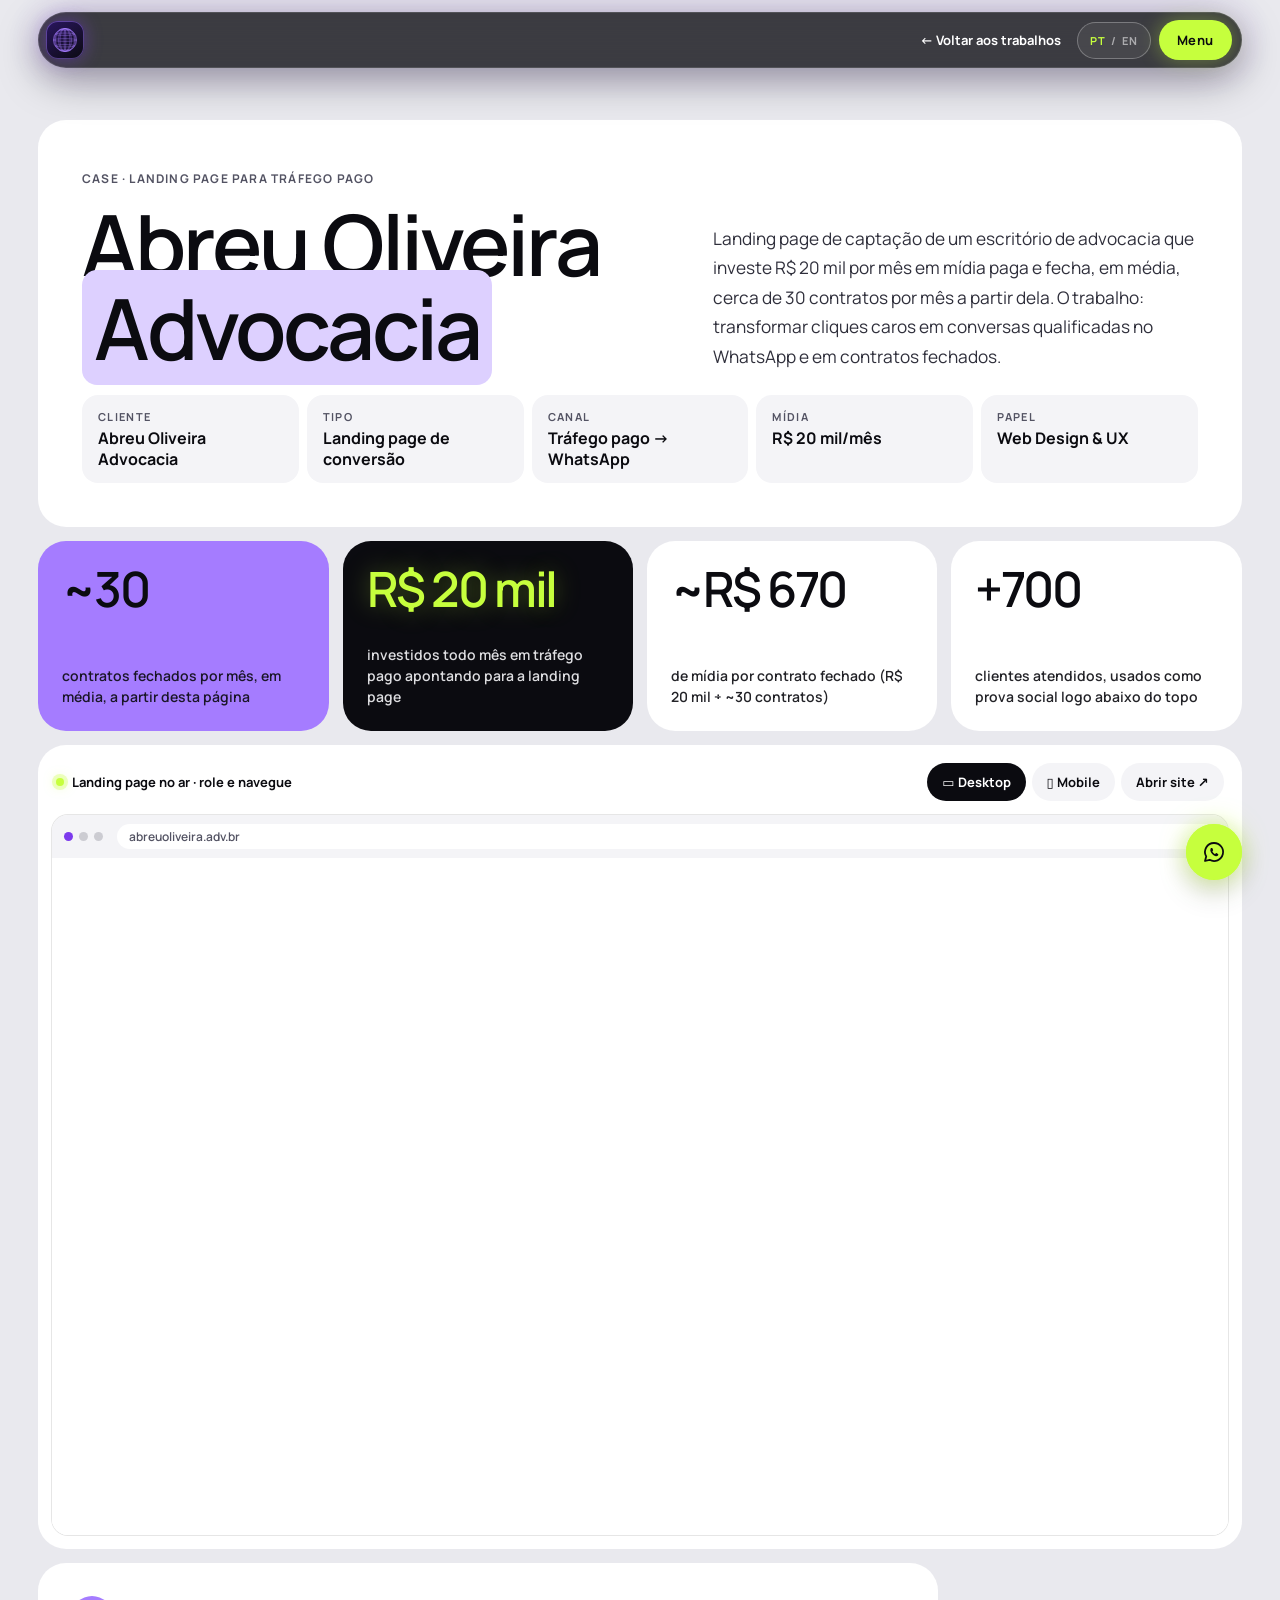
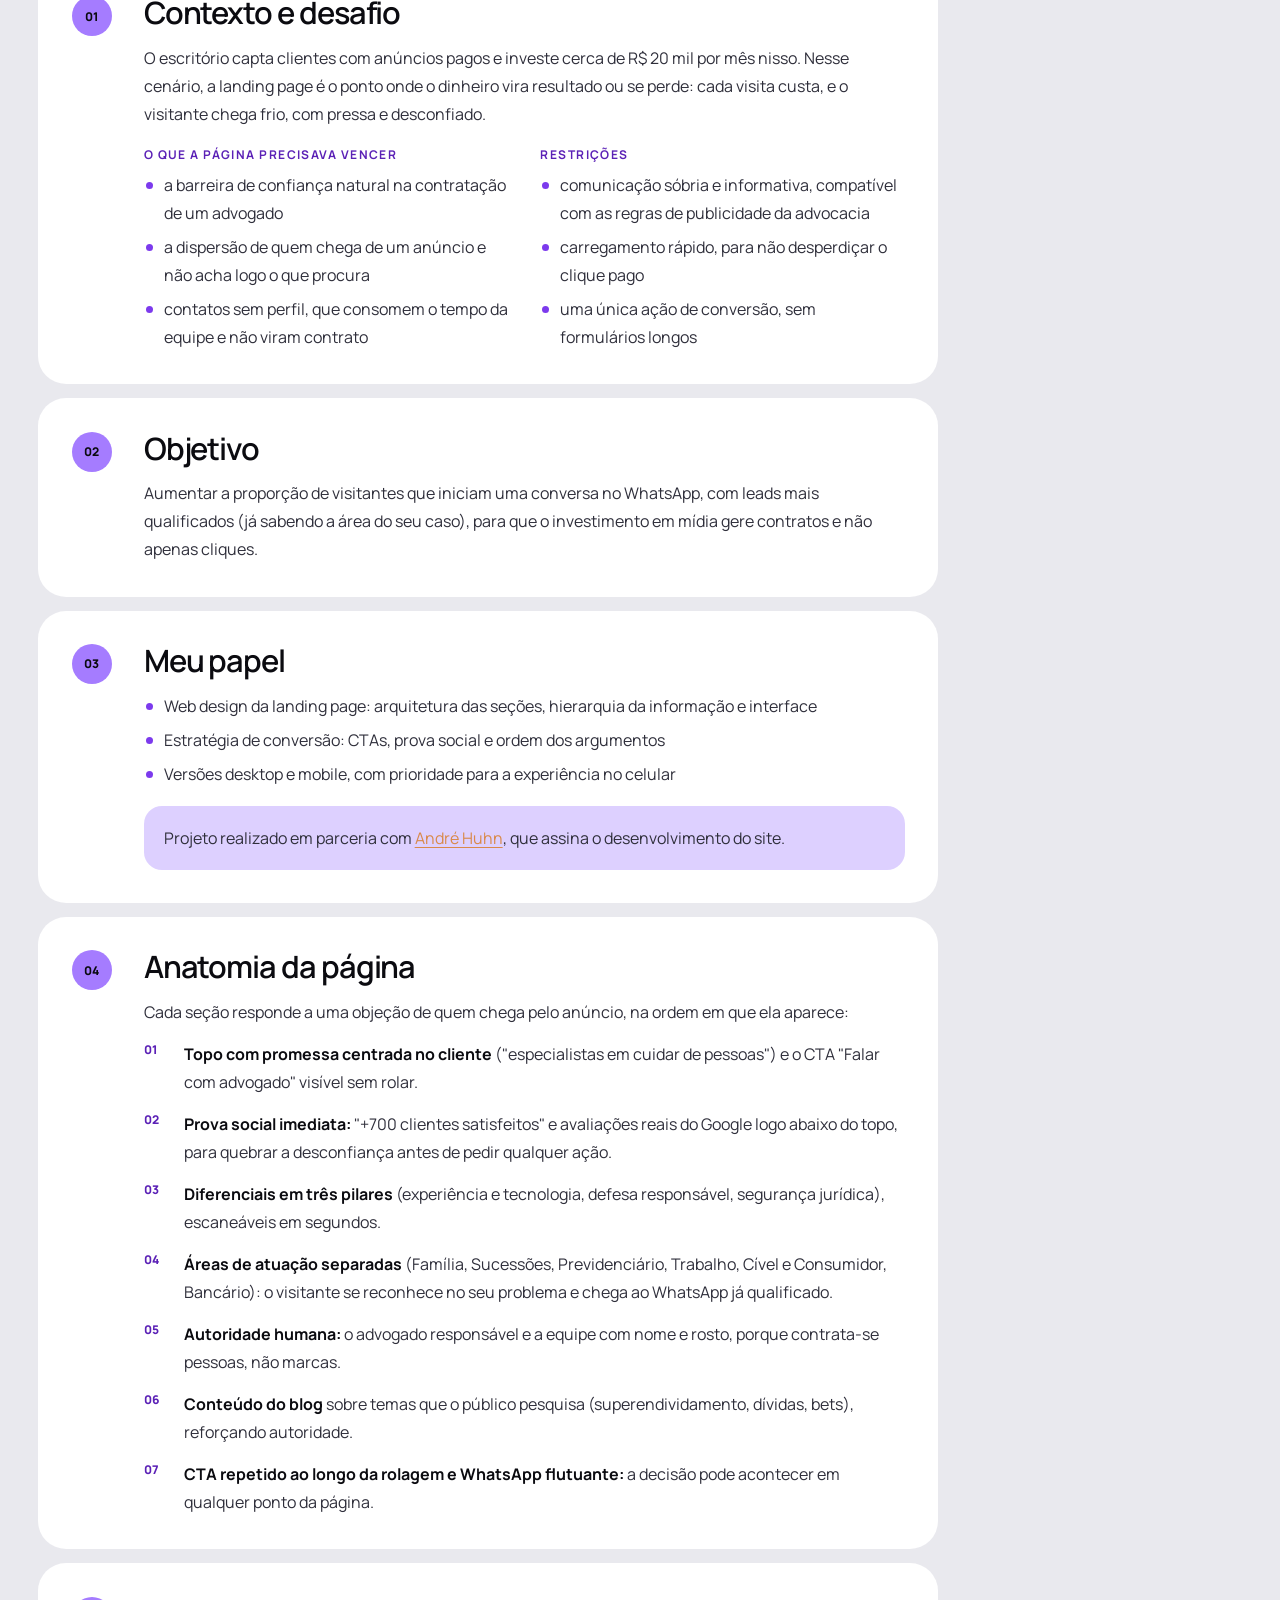
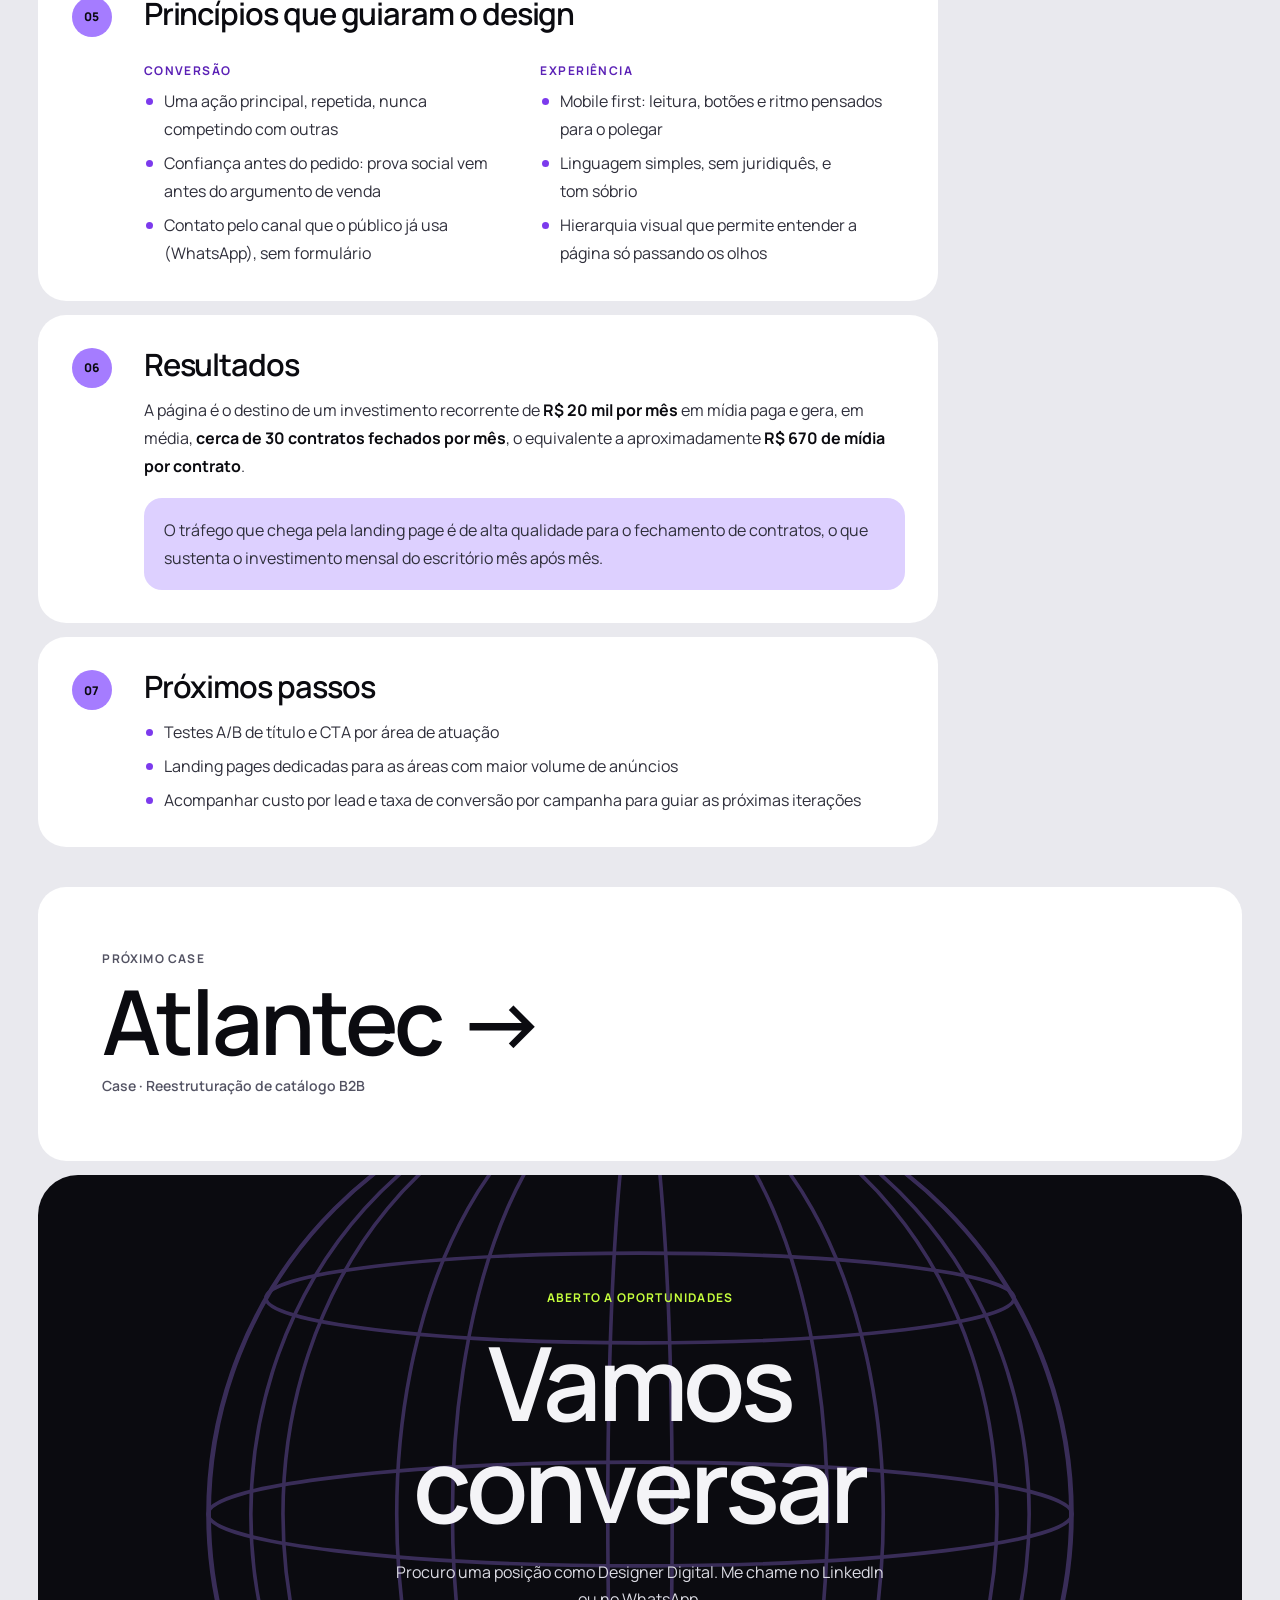
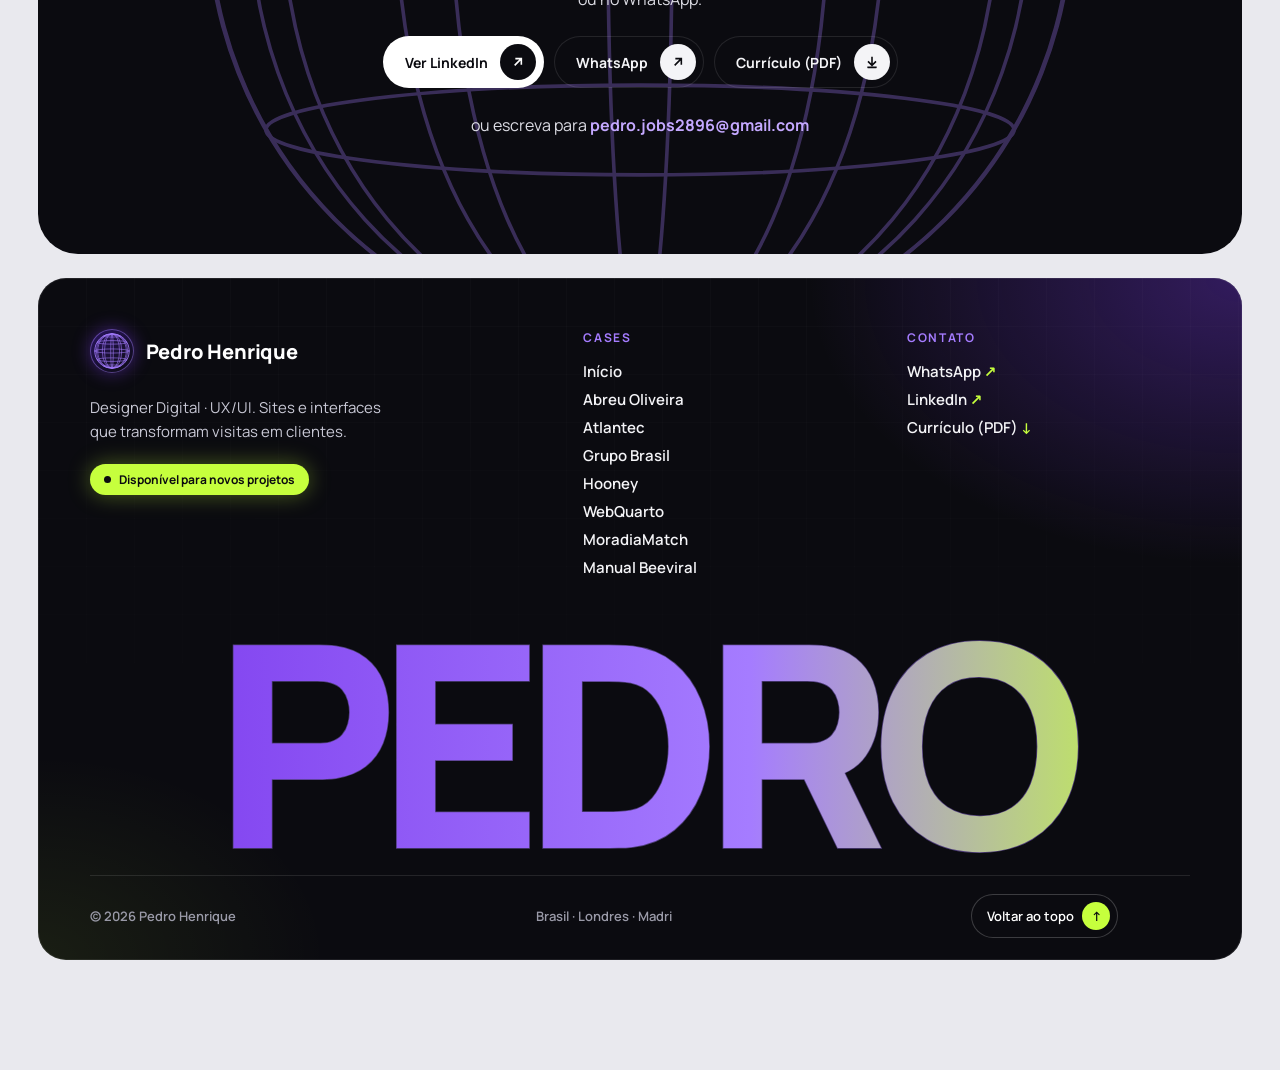
==== abreu-oliveira.html @ 1bd5a6fd "Troca Web Designer por Designer Digital em todo o site Co-Authored-By: Claude Opus 5.5 <noreply@anth" ====
<!doctype html>
<html lang="pt-BR">
<head>
<meta charset="utf-8">
<meta name="viewport" content="width=device-width, initial-scale=1">
<title>Abreu Oliveira · Case de landing page · Pedro Henrique</title>
<meta name="description" content="Case de web design: landing page de captação do escritório Abreu Oliveira Advocacia, que recebe R$ 20 mil por mês em tráfego pago e gera cerca de 30 contratos por mês.">
<link rel="preconnect" href="https://fonts.googleapis.com">
<link rel="preconnect" href="https://fonts.gstatic.com" crossorigin>
<link href="https://fonts.googleapis.com/css2?family=Manrope:wght@400;500;600;700;800&display=swap" rel="stylesheet">
<link rel="stylesheet" href="assets/style.css?v=dd1">
</head>
<body class="is-case">

<header class="nav">
  <a class="nav__logo" href="index.html" aria-label="Voltar ao portfólio">
    <svg class="globe" data-color="#a57cff" data-stroke="1.6" viewBox="0 0 100 100" aria-hidden="true"></svg>
  </a>
  <div class="nav__right">
    <a class="nav__back" href="index.html#trabalhos">← Voltar<span> aos trabalhos</span></a>
    <button class="nav__lang js-lang" type="button"><span data-l="pt">PT</span><span>/</span><span data-l="en">EN</span></button>
    <button class="nav__menu-btn" type="button" aria-expanded="false" aria-controls="menu">Menu</button>
  </div>
</header>

<div class="menu" id="menu" aria-hidden="true" inert>
  <div class="menu__top">
    <span>Pedro Henrique ✦ Designer Digital</span>
    <button class="menu__close" type="button">Fechar ✕</button>
  </div>
  <ul class="menu__links">
    <li><a href="index.html"><span>01</span>Início</a></li>
    <li><a href="index.html#trabalhos"><span>02</span>Trabalhos</a></li>
    <li><a href="abreu-oliveira.html"><span>03</span>Case Abreu Oliveira</a></li>
    <li><a href="atlantec.html"><span>04</span>Case Atlantec</a></li>
    <li><a href="grupo-brasil.html"><span>05</span>Case Grupo Brasil</a></li>
    <li><a href="hooney.html"><span>06</span>Case Hooney</a></li>
    <li><a href="webquarto.html"><span>07</span>Case WebQuarto</a></li>
    <li><a href="moradiamatch.html"><span>08</span>Case MoradiaMatch</a></li>
    <li><a href="beeviral.html"><span>09</span>Manual Beeviral</a></li>
    <li><a class="js-linkedin" href="#" target="_blank" rel="noopener"><span>10</span>LinkedIn ↗</a></li>
  </ul>
</div>

<main id="top">
  <!-- CASE ABREU OLIVEIRA: landing page de tráfego pago, com o site real carregado ao vivo -->
  <section class="case" id="abreu-oliveira" aria-labelledby="abreu-title" style="--honey: #d9894a">
    <header class="case__head">
      <div>
        <span class="label">Case · Landing page para tráfego pago</span>
        <h2 id="abreu-title">Abreu Oliveira <span>Advocacia</span></h2>
      </div>
      <p class="case__lead">Landing page de captação de um escritório de advocacia que investe R$ 20 mil por mês em mídia paga e fecha, em média, cerca de 30 contratos por mês a partir dela. O trabalho: transformar cliques caros em conversas qualificadas no WhatsApp e em contratos fechados.</p>
      <dl class="case__meta">
        <div><dt>Cliente</dt><dd>Abreu Oliveira Advocacia</dd></div>
        <div><dt>Tipo</dt><dd>Landing page de conversão</dd></div>
        <div><dt>Canal</dt><dd>Tráfego pago → WhatsApp</dd></div>
        <div><dt>Mídia</dt><dd>R$ 20 mil/mês</dd></div>
        <div><dt>Papel</dt><dd>Web Design &amp; UX</dd></div>
      </dl>
    </header>

    <div class="kpis">
      <div class="kpi"><b>~30</b><span>contratos fechados por mês, em média, a partir desta página</span></div>
      <div class="kpi"><b>R$ 20 mil</b><span>investidos todo mês em tráfego pago apontando para a landing page</span></div>
      <div class="kpi"><b>~R$ 670</b><span>de mídia por contrato fechado (R$ 20 mil ÷ ~30 contratos)</span></div>
      <div class="kpi"><b>+700</b><span>clientes atendidos, usados como prova social logo abaixo do topo</span></div>
    </div>

    <div class="live js-live">
      <div class="live__bar">
        <span class="proto__live">Landing page no ar · role e navegue</span>
        <div class="site__actions">
          <button class="chip" type="button" data-device="desktop" aria-pressed="true">▭ Desktop</button>
          <button class="chip" type="button" data-device="mobile" aria-pressed="false">▯ Mobile</button>
          <a class="chip" href="https://abreuoliveira.adv.br" target="_blank" rel="noopener">Abrir site ↗</a>
        </div>
      </div>
      <div class="browser live__frame">
        <div class="browser__bar"><i></i><i></i><i></i><span class="browser__url">abreuoliveira.adv.br</span></div>
        <div class="site__view">
          <span class="proto__loading">Carregando a landing page…</span>
          <iframe title="Landing page do Abreu Oliveira Advocacia" data-src="https://abreuoliveira.adv.br"></iframe>
        </div>
      </div>
    </div>

    <div class="case__story" style="max-width: 900px">
      <article class="step">
        <span class="step__num">01</span>
        <div>
          <h3>Contexto e desafio</h3>
          <p>O escritório capta clientes com anúncios pagos e investe cerca de R$ 20 mil por mês nisso. Nesse cenário, a landing page é o ponto onde o dinheiro vira resultado ou se perde: cada visita custa, e o visitante chega frio, com pressa e desconfiado.</p>
          <div class="step__cols">
            <div>
              <h4>O que a página precisava vencer</h4>
              <ul>
                <li>a barreira de confiança natural na contratação de um advogado</li>
                <li>a dispersão de quem chega de um anúncio e não acha logo o que procura</li>
                <li>contatos sem perfil, que consomem o tempo da equipe e não viram contrato</li>
              </ul>
            </div>
            <div>
              <h4>Restrições</h4>
              <ul>
                <li>comunicação sóbria e informativa, compatível com as regras de publicidade da advocacia</li>
                <li>carregamento rápido, para não desperdiçar o clique pago</li>
                <li>uma única ação de conversão, sem formulários longos</li>
              </ul>
            </div>
          </div>
        </div>
      </article>

      <article class="step">
        <span class="step__num">02</span>
        <div>
          <h3>Objetivo</h3>
          <p>Aumentar a proporção de visitantes que iniciam uma conversa no WhatsApp, com leads mais qualificados (já sabendo a área do seu caso), para que o investimento em mídia gere contratos e não apenas cliques.</p>
        </div>
      </article>

      <article class="step">
        <span class="step__num">03</span>
        <div>
          <h3>Meu papel</h3>
          <ul>
            <li>Web design da landing page: arquitetura das seções, hierarquia da informação e interface</li>
            <li>Estratégia de conversão: CTAs, prova social e ordem dos argumentos</li>
            <li>Versões desktop e mobile, com prioridade para a experiência no celular</li>
          </ul>
          <p class="step__quote">Projeto realizado em parceria com <a href="https://www.andrehuhn.com.br" target="_blank" rel="noopener" style="color: var(--honey)">André Huhn</a>, que assina o desenvolvimento do site.</p>
        </div>
      </article>

      <article class="step">
        <span class="step__num">04</span>
        <div>
          <h3>Anatomia da página</h3>
          <p>Cada seção responde a uma objeção de quem chega pelo anúncio, na ordem em que ela aparece:</p>
          <ol class="anatomy" style="margin-top: 14px">
            <li><strong>Topo com promessa centrada no cliente</strong> ("especialistas em cuidar de pessoas") e o CTA "Falar com advogado" visível sem rolar.</li>
            <li><strong>Prova social imediata:</strong> "+700 clientes satisfeitos" e avaliações reais do Google logo abaixo do topo, para quebrar a desconfiança antes de pedir qualquer ação.</li>
            <li><strong>Diferenciais em três pilares</strong> (experiência e tecnologia, defesa responsável, segurança jurídica), escaneáveis em segundos.</li>
            <li><strong>Áreas de atuação separadas</strong> (Família, Sucessões, Previdenciário, Trabalho, Cível e Consumidor, Bancário): o visitante se reconhece no seu problema e chega ao WhatsApp já qualificado.</li>
            <li><strong>Autoridade humana:</strong> o advogado responsável e a equipe com nome e rosto, porque contrata-se pessoas, não marcas.</li>
            <li><strong>Conteúdo do blog</strong> sobre temas que o público pesquisa (superendividamento, dívidas, bets), reforçando autoridade.</li>
            <li><strong>CTA repetido ao longo da rolagem e WhatsApp flutuante:</strong> a decisão pode acontecer em qualquer ponto da página.</li>
          </ol>
        </div>
      </article>

      <article class="step">
        <span class="step__num">05</span>
        <div>
          <h3>Princípios que guiaram o design</h3>
          <div class="step__cols">
            <div>
              <h4>Conversão</h4>
              <ul>
                <li>Uma ação principal, repetida, nunca competindo com outras</li>
                <li>Confiança antes do pedido: prova social vem antes do argumento de venda</li>
                <li>Contato pelo canal que o público já usa (WhatsApp), sem formulário</li>
              </ul>
            </div>
            <div>
              <h4>Experiência</h4>
              <ul>
                <li>Mobile first: leitura, botões e ritmo pensados para o polegar</li>
                <li>Linguagem simples, sem juridiquês, e tom sóbrio</li>
                <li>Hierarquia visual que permite entender a página só passando os olhos</li>
              </ul>
            </div>
          </div>
        </div>
      </article>

      <article class="step">
        <span class="step__num">06</span>
        <div>
          <h3>Resultados</h3>
          <p>A página é o destino de um investimento recorrente de <strong style="color: var(--fg)">R$ 20 mil por mês</strong> em mídia paga e gera, em média, <strong style="color: var(--fg)">cerca de 30 contratos fechados por mês</strong>, o equivalente a aproximadamente <strong style="color: var(--fg)">R$ 670 de mídia por contrato</strong>.</p>
          <p class="step__quote">O tráfego que chega pela landing page é de alta qualidade para o fechamento de contratos, o que sustenta o investimento mensal do escritório mês após mês.</p>
        </div>
      </article>

      <article class="step">
        <span class="step__num">07</span>
        <div>
          <h3>Próximos passos</h3>
          <ul>
            <li>Testes A/B de título e CTA por área de atuação</li>
            <li>Landing pages dedicadas para as áreas com maior volume de anúncios</li>
            <li>Acompanhar custo por lead e taxa de conversão por campanha para guiar as próximas iterações</li>
          </ul>
        </div>
      </article>
    </div>
  </section>

  <!-- PRÓXIMO CASE -->
  <a class="next-case" href="atlantec.html">
    <span class="label">Próximo case</span>
    <span class="next-case__name">Atlantec →</span>
    <span class="next-case__seg">Case · Reestruturação de catálogo B2B</span>
  </a>

  <!-- CONTATO -->
  <section class="cta" id="contato">
    <svg class="globe cta__globe" data-color="#a57cff" data-stroke=".4" viewBox="0 0 100 100" aria-hidden="true"></svg>
    <div class="cta__inner reveal">
      <span class="label">Aberto a oportunidades</span>
      <h2>Vamos<br>conversar</h2>
      <p>Procuro uma posição como Designer Digital. Me chame no LinkedIn ou no WhatsApp.</p>
      <div class="cta__actions">
        <a class="btn js-linkedin" href="#" target="_blank" rel="noopener">Ver LinkedIn
          <svg viewBox="0 0 24 24" fill="none" stroke="currentColor" stroke-width="2.4"><path d="M7 17 17 7M8 7h9v9"/></svg>
        </a>
        <a class="btn btn--ghost js-whats" href="#" target="_blank" rel="noopener">WhatsApp
          <svg viewBox="0 0 24 24" fill="none" stroke="currentColor" stroke-width="2.4"><path d="M7 17 17 7M8 7h9v9"/></svg>
        </a>
        <a class="btn btn--ghost" href="cv/CV_Pedro_Henrique.pdf" download>Curr&iacute;culo (PDF)
          <svg viewBox="0 0 24 24" fill="none" stroke="currentColor" stroke-width="2.4"><path d="M12 4v12M6 11l6 6 6-6M5 20h14"/></svg>
        </a>
      </div>
      <p class="cta__mail">ou escreva para <a href="mailto:pedro.jobs2896@gmail.com">pedro.jobs2896@gmail.com</a></p>    </div>
  </section>
</main>

<footer class="footer">
  <div class="footer__card">
    <div class="footer__grid">
      <div class="footer__brand">
        <a class="footer__logo" href="index.html">
          <svg class="globe" data-color="#a57cff" data-stroke="1.6" viewBox="0 0 100 100" aria-hidden="true"></svg>
          <span>Pedro Henrique</span>
        </a>
        <p class="footer__tag">Designer Digital · UX/UI. Sites e interfaces que transformam visitas em clientes.</p>
        <span class="footer__status"><i></i>Disponível para novos projetos</span>
      </div>
      <nav class="footer__col" aria-label="Cases">
        <p class="footer__h">Cases</p>
        <ul>
          <li><a href="index.html">Início</a></li>
          <li><a href="abreu-oliveira.html">Abreu Oliveira</a></li>
          <li><a href="atlantec.html">Atlantec</a></li>
          <li><a href="grupo-brasil.html">Grupo Brasil</a></li>
          <li><a href="hooney.html">Hooney</a></li>
          <li><a href="webquarto.html">WebQuarto</a></li>
          <li><a href="moradiamatch.html">MoradiaMatch</a></li>
          <li><a href="beeviral.html">Manual Beeviral</a></li>
        </ul>
      </nav>
      <div class="footer__col">
        <p class="footer__h">Contato</p>
        <ul>
          <li><a class="js-whats" href="#" target="_blank" rel="noopener">WhatsApp <b>↗</b></a></li>
          <li><a class="js-linkedin" href="https://www.linkedin.com/in/pedro-henrique-coelho-de-souza-8a600a289/" target="_blank" rel="noopener">LinkedIn <b>↗</b></a></li>
          <li><a href="cv/CV_Pedro_Henrique.pdf" download>Currículo (PDF) <b>↓</b></a></li>
        </ul>
      </div>
    </div>
    <div class="footer__name reveal" data-text="PEDRO" aria-hidden="true">PEDRO</div>
    <div class="footer__bottom">
      <span>© <span class="year">2026</span> Pedro Henrique</span>
      <span class="footer__where">Brasil · Londres · Madri</span>
      <a class="footer__up" href="#top">Voltar ao topo <b aria-hidden="true">↑</b></a>
    </div>
  </div>
</footer>

<a class="whats js-whats" href="#" target="_blank" rel="noopener" aria-label="Conversar no WhatsApp">
  <svg viewBox="0 0 24 24" aria-hidden="true">
    <path d="M12 3a9 9 0 0 0-7.8 13.5L3 21l4.6-1.2A9 9 0 1 0 12 3z" fill="none" stroke="currentColor" stroke-width="1.8" stroke-linejoin="round"/>
    <path d="M8.6 8.4c.3-.5.6-.5.9-.5h.4c.2 0 .4.1.5.4l.7 1.7c.1.2 0 .4-.1.6l-.5.6c-.1.1-.2.3 0 .5.5.9 1.3 1.7 2.2 2.2.2.1.4.1.5 0l.6-.7c.2-.2.4-.2.6-.1l1.6.8c.2.1.3.3.3.5 0 .5-.2 1.1-.6 1.4-.5.4-1.2.6-1.9.4-2.6-.7-4.6-2.7-5.4-5.2-.2-.7-.1-1.4.2-2.1z" fill="currentColor"/>
  </svg>
  <span class="whats__label">Fale comigo</span>
</a>

<script src="assets/i18n.js?v=dd1"></script>
<script src="assets/main.js?v=dd1"></script>
</body>
</html>
---- assets/style.css ----
/* =====================================================================
   Estilo "bento roxo": cards arredondados, seções claras e escuras,
   destaques em pílula lilás e esferas 3D em roxo.
   As cores ficam em tokens; seções escuras só redefinem os tokens.
   ===================================================================== */
:root {
  --page: #e9e9ee;
  --bg: var(--page);
  --fg: #0b0b10;
  --soft: #3d3d4a;
  --muted: #6b6b78;
  --card: #ffffff;
  --card-2: #f4f4f7;
  --line: rgba(11, 11, 16, .1);
  --ink: #0b0b10;
  --accent: #a57cff;        /* card roxo (texto preto por cima) */
  --accent-strong: #7c3aed; /* botões, pontos, foco */
  --accent-ink: #5b21b6;    /* texto roxo sobre fundo claro */
  --hl: #ddd0ff;            /* pílula de destaque */
  --radius: 28px;
  --radius-sm: 18px;
  --font: "Manrope", system-ui, -apple-system, "Segoe UI", sans-serif;
  /* nomes antigos, usados nas páginas de case, apontam para a mesma família */
  --mono: var(--font);
  --pixel: var(--font);
  --display: var(--font);
  --green: var(--accent);
  --gutter: clamp(16px, 3vw, 40px);
  --ease: cubic-bezier(.2, .7, .2, 1);
}
/* Superfícies escuras: só trocam os tokens */
.is-dark, .services, .cta, .site, .viewer, .menu {
  --bg: #0b0b10;
  --fg: #f4f4f7;
  --soft: #c9c9d4;
  --muted: #9a9aa8;
  --card: #17171f;
  --card-2: #20202a;
  --line: rgba(255, 255, 255, .1);
  --accent-ink: #c4a8ff;
  color: var(--fg);
}

* { box-sizing: border-box; margin: 0; padding: 0; }
html { scroll-behavior: smooth; overflow-x: clip; }
body {
  background: var(--page); color: var(--fg);
  font: 400 15px/1.6 var(--font);
  overflow-x: hidden;
  overflow-x: clip;
  -webkit-font-smoothing: antialiased;
}
img { max-width: 100%; }
a { color: inherit; text-decoration: none; }
::selection { background: var(--accent); color: #000; }
:focus-visible { outline: 2px solid var(--accent-strong); outline-offset: 4px; }

/* Destaque em pílula, como na referência */
mark, .hl {
  background: var(--hl); color: #0b0b10;
  padding: 0 .18em; border-radius: .28em;
  box-decoration-break: clone; -webkit-box-decoration-break: clone;
}
.label {
  display: inline-block; font: 700 11px/1.4 var(--font);
  letter-spacing: .12em; text-transform: uppercase; color: var(--muted);
}

/* Esferas 3D roxas */
.orb {
  position: absolute; border-radius: 50%; pointer-events: none; z-index: 0;
  background: radial-gradient(circle at 32% 28%, #fbf8ff 0%, #d7c4ff 14%, #a57cff 38%, #6d28d9 68%, #2e0b6e 100%);
  box-shadow: 0 30px 80px rgba(124, 58, 237, .35), inset -14px -18px 40px rgba(20, 0, 60, .35);
  animation: float 9s ease-in-out infinite;
}
.orb--soft { filter: blur(14px); opacity: .85; }
@keyframes float { 50% { transform: translate3d(0, -18px, 0) scale(1.03); } }

/* ---------- Navegação ---------- */
.nav {
  position: fixed; z-index: 50; top: 12px; left: var(--gutter); right: var(--gutter);
  display: flex; justify-content: space-between; align-items: center; gap: 16px;
  padding: 8px 10px 8px 8px; border-radius: 999px;
  background: rgba(255, 255, 255, .72); color: #0b0b10;
  backdrop-filter: blur(14px) saturate(1.4); -webkit-backdrop-filter: blur(14px) saturate(1.4);
  box-shadow: 0 1px 0 rgba(255, 255, 255, .6) inset, 0 10px 30px rgba(11, 11, 16, .08);
}
.nav__logo { display: flex; align-items: center; gap: 10px; font: 700 14px var(--font); letter-spacing: -.01em; }
.nav__logo svg {
  width: 38px; height: 38px; display: block; padding: 7px; border-radius: 12px;
  background: #0b0b10;
}
.nav__links { display: flex; gap: 28px; list-style: none; }
.nav__links a {
  font: 700 11px var(--font); letter-spacing: .12em; text-transform: uppercase; color: #6b6b78;
  transition: color .2s;
}
.nav__links a:hover { color: #0b0b10; }
.nav__right { display: flex; align-items: center; gap: 8px; }
.nav__menu-btn {
  background: #0b0b10; border: 0; color: #fff; cursor: pointer; border-radius: 999px;
  font: 700 12px var(--font); letter-spacing: .04em; padding: 11px 18px;
  transition: background .2s;
}
.nav__menu-btn:hover { background: var(--accent-strong); }
.nav__lang {
  background: transparent; border: 1px solid rgba(11, 11, 16, .15); border-radius: 999px; color: #0b0b10; cursor: pointer;
  font: 700 11px var(--font); letter-spacing: .08em; padding: 10px 12px; display: inline-flex; gap: 5px;
}
.nav__lang span { opacity: .45; }
.nav__lang span.is-active { opacity: 1; color: var(--accent-strong); }
.nav__lang:hover { border-color: var(--accent-strong); }
.nav__back { font: 700 12px var(--font); padding: 0 8px; }
.nav__back:hover { color: var(--accent-strong); }

/* Menu em tela cheia */
.menu {
  position: fixed; inset: 0; z-index: 60; background: #0b0b10;
  display: flex; flex-direction: column; justify-content: space-between;
  padding: 24px var(--gutter) 32px; gap: 24px; overflow-y: auto;
  clip-path: inset(0 0 100% 0 round 0 0 40px 40px); visibility: hidden;
  transition: clip-path .6s cubic-bezier(.7, 0, .2, 1), visibility 0s .6s;
}
.menu.is-open { clip-path: inset(0 0 0 0 round 0); visibility: visible; transition: clip-path .6s cubic-bezier(.7, 0, .2, 1); }
.menu__top { display: flex; justify-content: space-between; align-items: center; min-height: 52px; font-weight: 600; }
.menu__close {
  background: var(--accent); color: #000; border: 0; border-radius: 999px; padding: 11px 18px;
  font: 700 12px var(--font); cursor: pointer;
}
.menu__links { list-style: none; }
.menu__links a {
  display: flex; align-items: baseline; gap: 16px;
  font: 600 clamp(26px, min(9vw, 5.6vh), 96px)/1.05 var(--font); letter-spacing: -.035em;
  border-top: 1px solid var(--line); padding: 10px 0;
  transition: padding-left .3s var(--ease), color .2s;
}
.menu__links a:hover { padding-left: 20px; color: var(--accent); }
.menu__links a span { font: 700 11px var(--font); letter-spacing: .1em; color: var(--muted); }

/* ---------- Botões ---------- */
.btn {
  display: inline-flex; align-items: center; gap: 12px;
  background: #0b0b10; color: #fff; padding: 8px 8px 8px 22px; border-radius: 999px;
  font: 700 14px var(--font); min-height: 52px;
  transition: background .2s, transform .2s;
}
.btn svg {
  width: 36px; height: 36px; padding: 10px; border-radius: 50%;
  background: #fff; color: #0b0b10; transition: transform .3s var(--ease);
}
.btn:hover { background: var(--accent-strong); transform: translateY(-2px); }
.btn:hover svg { transform: rotate(45deg); }
.btn--ghost { background: transparent; color: var(--fg); box-shadow: inset 0 0 0 1px var(--line); }
.btn--ghost svg { background: var(--fg); color: var(--bg); }
.btn--ghost:hover { background: var(--accent); color: #000; box-shadow: none; }
.btn--ghost:hover svg { background: #000; color: #fff; }
.is-dark .btn:not(.btn--ghost), .cta .btn:not(.btn--ghost) { background: #fff; color: #0b0b10; }
.is-dark .btn:not(.btn--ghost) svg, .cta .btn:not(.btn--ghost) svg { background: #0b0b10; color: #fff; }
.is-dark .btn:not(.btn--ghost):hover, .cta .btn:not(.btn--ghost):hover { background: var(--accent); }

.round-ico {
  display: grid; place-items: center; width: 40px; height: 40px; border-radius: 50%;
  background: #0b0b10; color: #fff; font: 600 18px/1 var(--font); flex: none;
  transition: transform .35s var(--ease), background .2s;
}
.round-ico svg { width: 16px; height: 16px; }

/* ---------- Hero ---------- */
.hero {
  position: relative; isolation: isolate; overflow: hidden;
  min-height: min(100svh, 980px);
  display: grid; grid-template-rows: 1fr auto; gap: 32px;
  margin: 0 var(--gutter); padding: 120px clamp(16px, 4vw, 56px) 28px;
  border-radius: 0 0 40px 40px;
  background: linear-gradient(180deg, #f6f6f9, #e4e4ea);
}
.hero .orb--1 { width: clamp(80px, 9vw, 130px); aspect-ratio: 1; top: 13%; left: 20%; }
.hero .orb--2 { width: clamp(60px, 6vw, 90px); aspect-ratio: 1; top: 17%; right: 18%; animation-delay: -3s; }
.hero .orb--3 { width: clamp(150px, 18vw, 260px); aspect-ratio: 1; bottom: 10%; right: 8%; animation-delay: -5s; }
.hero .orb--4 { width: clamp(220px, 30vw, 420px); aspect-ratio: 1; bottom: -18%; left: -8%; animation-delay: -1s; opacity: .55; filter: blur(30px); }
.hero__inner { position: relative; z-index: 1; align-self: center; display: grid; justify-items: center; text-align: center; gap: 22px; }
.hero__avatars { display: flex; }
.hero__avatars > * {
  width: 46px; height: 46px; border-radius: 50%; border: 3px solid #f2f2f6; margin-left: -10px;
  display: grid; place-items: center; font: 800 12px var(--font); color: #fff; object-fit: cover;
}
.hero__avatars > :first-child { margin-left: 0; }
.hero__avatars span:nth-child(2) { background: #6d28d9; }
.hero__avatars span:nth-child(3) { background: #a57cff; color: #0b0b10; }
.hero h1 {
  font: 600 clamp(38px, 5.2vw, 80px)/1.04 var(--font); letter-spacing: -.045em;
  max-width: 15ch;
}
.hero__sub { font-size: clamp(15px, 1.3vw, 19px); color: var(--soft); max-width: 46ch; }
.hero__foot { position: relative; z-index: 1; display: flex; justify-content: space-between; align-items: center; gap: 16px; flex-wrap: wrap; }
.tabs { display: flex; gap: 6px; flex-wrap: wrap; list-style: none; }
.tabs li {
  padding: 8px 14px; border-radius: 999px; background: rgba(255, 255, 255, .8);
  font: 700 12px var(--font);
}
.tabs li:first-child { background: #0b0b10; color: #fff; }
.dot-live { font: 700 12px var(--font); }
.dot-live::before {
  content: ""; display: inline-block; width: 8px; height: 8px; border-radius: 50%;
  background: var(--accent-strong); margin-right: 8px; vertical-align: 1px;
  box-shadow: 0 0 0 4px rgba(124, 58, 237, .18); animation: pulse 1.6s infinite;
}
@keyframes pulse { 50% { opacity: .35; } }

/* ---------- Bento de destaques ---------- */
.stats { padding: 16px var(--gutter) 0; }
.bento { display: grid; gap: 14px; }
.bento--stats { grid-template-columns: 1.35fr 1fr 1fr; }
.card {
  position: relative; overflow: hidden; isolation: isolate;
  background: var(--card); color: var(--fg); border-radius: var(--radius);
  padding: clamp(20px, 2.4vw, 32px);
}
.card--soft { background: var(--card-2); }
.card--accent { background: var(--accent); color: #0b0b10; }
.card--dark { background: #0b0b10; color: #f4f4f7; --line: rgba(255, 255, 255, .12); --muted: #9a9aa8; }
.card--waves {
  background:
    radial-gradient(120% 90% at 100% 0%, rgba(165, 124, 255, .45), transparent 55%),
    repeating-radial-gradient(ellipse at 120% 120%, rgba(255, 255, 255, .07) 0 2px, transparent 2px 16px),
    #0b0b10;
  color: #f4f4f7;
}
.card h2 { font: 600 clamp(28px, 3.2vw, 48px)/1.08 var(--font); letter-spacing: -.035em; }
.stat b { display: block; font: 600 clamp(48px, 5.5vw, 84px)/1 var(--font); letter-spacing: -.05em; }
.stat > span { display: block; margin-top: 6px; font-weight: 600; color: inherit; opacity: .75; }
.card--head { display: grid; gap: 24px; align-content: space-between; min-height: 340px; }
.card--head .card--accent { position: relative; padding: 20px 22px; border-radius: var(--radius-sm); display: grid; gap: 22px; }
.card--head .card--accent p { font-weight: 600; }
.card--head .card--accent .round-ico { position: absolute; top: 14px; right: 14px; background: #fff; color: #0b0b10; }
.chip-dark {
  justify-self: start; background: #0b0b10; color: #fff; border-radius: 999px; padding: 6px 12px;
  font: 700 12px var(--font);
}
.card--shot { padding: 0; min-height: 340px; color: #fff; }
.card--shot img { position: absolute; inset: 0; width: 100%; height: 100%; object-fit: cover; object-position: top; z-index: -2; filter: blur(2px) saturate(.8); transition: transform .8s var(--ease), filter .5s; }
.card--shot:hover img { filter: none; }
.card--shot::after { content: ""; position: absolute; inset: 0; z-index: -1; background: linear-gradient(180deg, rgba(11, 11, 16, .92) 10%, rgba(11, 11, 16, .45) 55%, rgba(46, 11, 110, .6)); }
.card--shot .stat { padding: clamp(20px, 2.4vw, 32px); }
.card--shot .card__foot { position: absolute; left: 20px; right: 20px; bottom: 18px; display: flex; justify-content: space-between; align-items: center; font: 700 12px var(--font); }
.card--shot:hover img { transform: scale(1.05); }
.card--shot .round-ico { background: #fff; color: #0b0b10; }
.card--shot:hover .round-ico { transform: rotate(45deg); }
.pills { display: flex; flex-wrap: wrap; gap: 6px; list-style: none; margin-top: 18px; }
.pills li { background: var(--accent); color: #0b0b10; border-radius: 999px; padding: 5px 12px; font: 700 12px var(--font); }
.card--globe svg.globe { position: absolute; width: 92%; right: -28%; bottom: -34%; opacity: .9; z-index: -1; }

/* Faixa de prints */
.strip { overflow: hidden; border-radius: var(--radius); background: var(--card); padding: 12px 0; margin-top: 14px; }
.strip__track { display: flex; gap: 12px; width: max-content; animation: marquee 50s linear infinite; padding-left: 12px; }
.strip:hover .strip__track { animation-play-state: paused; }
@keyframes marquee { to { transform: translateX(-50%); } }
.strip__tile {
  width: clamp(180px, 20vw, 300px); aspect-ratio: 16 / 10;
  position: relative; overflow: hidden; border-radius: 14px; background: var(--card-2);
}
.strip__tile img { width: 100%; height: 100%; object-fit: cover; object-position: top; display: block; }
.strip__tile span {
  position: absolute; left: 8px; bottom: 8px; font: 700 11px var(--font); color: #0b0b10;
  background: rgba(255, 255, 255, .9); padding: 3px 9px; border-radius: 999px;
}

/* ---------- Sobre ---------- */
.about {
  display: grid; grid-template-columns: minmax(0, .9fr) minmax(0, 1.3fr); gap: 14px;
  padding: 14px var(--gutter) 0; align-items: stretch;
  overflow-x: clip;
}
.about__media { position: relative; isolation: isolate; display: grid; grid-template-rows: 1fr auto; gap: 14px; }
.about__photo {
  position: relative; min-height: 420px; overflow: hidden; border-radius: var(--radius);
  background: #ddd; cursor: crosshair;
}
.about__photo img, .about__photo canvas { position: absolute; inset: 0; width: 100%; height: 100%; }
.about__photo img { object-fit: cover; object-position: 50% 30%; }
.about__photo canvas { image-rendering: pixelated; opacity: 0; transition: opacity .2s; }
.about__photo.is-pixel canvas { opacity: 1; }
.about__photo::before, .about__photo::after { content: none; }
.about__hint {
  position: absolute; left: 14px; bottom: 14px; z-index: 2;
  background: rgba(255, 255, 255, .9); color: #0b0b10; font: 700 11px var(--font); padding: 5px 11px; border-radius: 999px;
  transition: opacity .3s;
}
.about__photo:hover .about__hint { opacity: 0; }
.about__caption {
  display: flex; justify-content: space-between; align-items: center; gap: 12px; font-weight: 700; font-size: 13px;
  background: var(--accent); color: #0b0b10; padding: 16px 20px; border-radius: var(--radius-sm);
}
.about__caption span:last-child { opacity: .7; }
.about__ring { display: none; }

.about__content { background: var(--card); border-radius: var(--radius); padding: clamp(24px, 3.4vw, 48px); }
.about__title {
  font: 600 clamp(40px, 5.4vw, 80px)/1.02 var(--font); letter-spacing: -.045em;
  margin: 14px 0 26px;
}
.about__title .word { display: inline-block; opacity: .25; transition: opacity .3s; }
.about__title .word.is-lit { opacity: 1; }
.about__title .word:last-child { background: var(--hl); border-radius: .2em; padding: 0 .15em; }
.about__body p { font-size: clamp(15px, 1.15vw, 17px); line-height: 1.7; color: var(--soft); max-width: 60ch; }
.about__body p + p { margin-top: 14px; }
.about__body strong { color: var(--fg); font-weight: 700; }
.about__tags { display: flex; flex-wrap: wrap; gap: 6px; list-style: none; margin-top: 24px; }
.about__tags li { background: var(--card-2); border-radius: 999px; padding: 7px 14px; font: 700 12px var(--font); }
.about__tags li:first-child { background: #0b0b10; color: #fff; }

.about__cv { display: grid; grid-template-columns: 1fr 1fr; gap: 12px; margin-top: 28px; }
.about__cv > div { background: var(--card-2); border-radius: var(--radius-sm); padding: 20px; }
.about__cv > div:first-child { background: #0b0b10; color: #f4f4f7; }
.about__cv > div:first-child li { color: #c9c9d4; }
.about__cv > div:first-child b { color: #fff; }
.about__cv h3 { font: 700 11px var(--font); letter-spacing: .12em; text-transform: uppercase; color: var(--accent-strong); margin-bottom: 12px; }
.about__cv > div:first-child h3 { color: var(--accent); }
.about__cv ul { list-style: none; display: grid; gap: 10px; }
.about__cv li { font-size: 14px; line-height: 1.5; color: var(--soft); }
.about__cv li b { color: var(--fg); font-weight: 700; }
.about__tools { margin-top: 20px; font-size: 14px; color: var(--soft); }
.about__tools span { font: 700 11px var(--font); color: var(--accent-ink); text-transform: uppercase; letter-spacing: .12em; margin-right: 8px; }
.about__actions { display: flex; gap: 10px; flex-wrap: wrap; margin-top: 26px; }
.hero__links { display: flex; gap: 18px; }
.cta__mail { font-size: 14px; color: var(--muted); }
.cta__mail a { color: var(--accent-ink); font-weight: 700; }

/* ---------- Competências (seção escura) ---------- */
.services {
  margin: 14px var(--gutter) 0; padding: clamp(28px, 5vw, 72px) clamp(16px, 3vw, 40px);
  background: var(--bg); border-radius: 40px; position: relative; overflow: hidden; isolation: isolate;
}
.services__head { display: grid; grid-template-columns: 1fr minmax(0, 360px); gap: 24px; align-items: end; margin-bottom: 36px; }
.services__head h2 { font: 600 clamp(36px, 5vw, 76px)/1.02 var(--font); letter-spacing: -.045em; }
.services__head p { color: var(--soft); }
.services__grid { display: grid; grid-template-columns: repeat(3, minmax(0, 1fr)); gap: 14px; }
.service {
  position: relative; display: grid; grid-template-rows: auto 1fr auto; gap: 18px; min-height: 360px;
  background: var(--card-2); color: var(--fg); border-radius: var(--radius); padding: 26px;
  transition: transform .4s var(--ease);
}
.service:hover { transform: translateY(-6px); }
.service:nth-child(1) { background: var(--accent); color: #0b0b10; }
.service:nth-child(2) { background: #f4f4f7; color: #0b0b10; }
.service:nth-child(3) {
  background:
    radial-gradient(110% 70% at 100% 0%, rgba(165, 124, 255, .4), transparent 60%),
    repeating-radial-gradient(ellipse at 130% 130%, rgba(255, 255, 255, .08) 0 2px, transparent 2px 16px),
    #17171f;
  color: #f4f4f7;
}
.service__name { display: flex; flex-direction: column; gap: 14px; }
.service h3 { font: 600 clamp(30px, 3vw, 46px)/1 var(--font); letter-spacing: -.04em; }
.service ul { list-style: none; display: grid; gap: 6px; font-weight: 600; font-size: 14px; align-content: end; }
.service ul li::before { content: "→ "; opacity: .5; }
.service__num {
  position: absolute; right: 22px; bottom: 22px; width: 34px; height: 34px; border-radius: 50%; display: grid; place-items: center;
  background: #0b0b10; color: #fff; font: 800 13px var(--font);
}
.service:nth-child(3) .service__num { background: var(--accent); color: #0b0b10; }

/* ---------- Trabalhos ---------- */
.work { padding: clamp(64px, 9vw, 120px) var(--gutter) 40px; }
.work__head { display: flex; justify-content: space-between; align-items: end; gap: 24px; margin-bottom: 28px; }
.work__head h2 { font: 600 clamp(40px, 6vw, 92px)/1 var(--font); letter-spacing: -.045em; }
.work__count { color: var(--accent-ink); }
.work__bar {
  display: flex; justify-content: space-between; align-items: center; gap: 16px; flex-wrap: wrap;
  padding: 10px; margin-bottom: 14px; background: var(--card); border-radius: 999px;
}
.chips, .views { display: flex; gap: 6px; flex-wrap: wrap; }
.chip {
  background: var(--card-2); color: var(--fg); cursor: pointer; border: 0;
  border-radius: 999px; padding: 9px 14px;
  font: 700 12px var(--font);
  transition: background .2s, color .2s;
}
.chip sup { font-size: 9px; margin-left: 3px; opacity: .55; }
.chip:hover { background: var(--hl); color: #0b0b10; }
.chip[aria-pressed="true"] { background: #0b0b10; color: #fff; }
.is-dark .chip[aria-pressed="true"], .site .chip[aria-pressed="true"] { background: var(--accent); color: #0b0b10; }

/* Índice: lista com preview que segue o cursor */
.index { list-style: none; background: var(--card); border-radius: var(--radius); padding: 8px; }
.row {
  position: relative; isolation: isolate; border-radius: 18px;
  display: grid; grid-template-columns: 48px 1fr minmax(160px, 260px) minmax(160px, 260px) 40px;
  align-items: center; gap: 16px; padding: 16px 12px;
  transition: opacity .3s, background .25s, padding .35s var(--ease);
}
.index li + li .row::after { content: ""; position: absolute; left: 12px; right: 12px; top: 0; height: 1px; background: var(--line); }
.row:hover, .row:focus-visible { background: var(--accent); color: #0b0b10; padding-left: 22px; }
.row:hover::after, .row:focus-visible::after, li:has(.row:hover) + li .row::after { opacity: 0; }
.index:hover .row:not(:hover) { opacity: .45; }
.row__num { font: 700 12px var(--font); color: var(--muted); }
.row__name { font: 600 clamp(22px, 2.8vw, 42px)/1.05 var(--font); letter-spacing: -.035em; display: flex; align-items: center; gap: 12px; flex-wrap: wrap; }
.row__seg, .row__url { font-size: 13px; font-weight: 600; }
.row__url { color: var(--muted); }
.row:hover .row__num, .row:hover .row__url, .row:focus-visible .row__url { color: #0b0b10; }
.row__arrow { width: 40px; height: 40px; padding: 11px; border-radius: 50%; background: #0b0b10; color: #fff; transition: transform .3s var(--ease); }
.row:hover .row__arrow { transform: rotate(45deg); }
.row__thumb { display: none; }

.badge {
  font: 800 10px var(--font); letter-spacing: .06em; text-transform: uppercase; color: var(--accent-ink);
  background: var(--hl); padding: 4px 9px; border-radius: 999px;
}
.badge::before { content: "●"; margin-right: 5px; animation: pulse 1.2s infinite; }
.row:hover .badge, .row:focus-visible .badge { background: #0b0b10; color: #fff; }

/* Janela de navegador */
.browser { background: var(--card); border-radius: 16px; overflow: hidden; box-shadow: 0 0 0 1px var(--line); }
.browser__bar { display: flex; align-items: center; gap: 6px; padding: 9px 12px; background: var(--card-2); }
.browser__bar i { width: 9px; height: 9px; border-radius: 50%; background: rgba(128, 128, 140, .35); }
.browser__bar i:first-child { background: var(--accent-strong); }
.browser__url {
  flex: 1; margin-left: 8px; background: var(--card); border-radius: 999px; padding: 4px 12px;
  font: 600 11px var(--font); color: var(--muted);
  white-space: nowrap; overflow: hidden; text-overflow: ellipsis;
}
.browser__view { aspect-ratio: 16 / 10; position: relative; overflow: hidden; }
.browser__view img { position: absolute; inset: 0; width: 100%; height: 100%; object-fit: cover; object-position: top; }

.peek {
  position: fixed; left: 0; top: 0; z-index: 40; width: clamp(300px, 30vw, 460px);
  pointer-events: none; opacity: 0; scale: .85; --card: #fff; --card-2: #f4f4f7;
  transition: opacity .25s, scale .35s var(--ease);
  box-shadow: 0 30px 80px rgba(46, 11, 110, .3);
}
.peek.is-on { opacity: 1; scale: 1; }
.peek .browser__view img { animation: scan .45s var(--ease); }
@keyframes scan { from { clip-path: inset(0 0 100% 0); } to { clip-path: inset(0); } }

/* Mosaico: grade de cards */
.mosaic { display: grid; grid-template-columns: repeat(3, 1fr); grid-auto-flow: dense; gap: 14px; }
.mosaic.is-all .tile:first-child { grid-column: span 2; grid-row: span 2; }
.mosaic.is-all .tile--wide { grid-column: span 2; }
.mosaic.is-all .tile--wide .browser__view { aspect-ratio: 33 / 10; }
.mosaic.is-all .tile--wide .browser__view img { object-position: center; }
.tile {
  display: flex; flex-direction: column; justify-content: space-between; gap: 12px;
  background: var(--card); border-radius: var(--radius); padding: 12px; perspective: 900px;
  transition: background .3s;
}
.tile:hover { background: var(--accent); color: #0b0b10; }
.tile .browser {
  transition: transform .4s var(--ease), box-shadow .3s;
  transform: rotateX(var(--rx, 0deg)) rotateY(var(--ry, 0deg));
}
.tile:hover .browser { box-shadow: 0 20px 50px rgba(46, 11, 110, .25); }
.tile .browser__view img { transition: transform .8s var(--ease); }
.tile:hover .browser__view img { transform: scale(1.04); }
.tile__meta { display: flex; justify-content: space-between; align-items: center; gap: 12px; padding: 4px 8px 6px; }
.tile h3 { font: 600 clamp(18px, 1.7vw, 26px)/1.1 var(--font); letter-spacing: -.03em; display: flex; align-items: center; gap: 10px; flex-wrap: wrap; }
.tile__seg { font-size: 12px; font-weight: 600; color: var(--muted); margin-top: 4px; }
.tile:hover .tile__seg, .tile:hover .tile__num { color: #0b0b10; }
.tile__num {
  font: 800 12px var(--font); color: var(--muted); flex: none;
  width: 34px; height: 34px; border-radius: 50%; display: grid; place-items: center; background: var(--card-2);
}

.is-filtered, .index[hidden], .mosaic[hidden] { display: none !important; }
.pop { animation: pop .5s var(--ease) both; }
@keyframes pop { from { opacity: 0; transform: translateY(16px); } }

/* ---------- Visualizador de site na mesma aba ---------- */
.site {
  position: fixed; inset: 0; z-index: 70; background: rgba(11, 11, 16, .96);
  display: grid; grid-template-rows: auto minmax(0, 1fr); gap: 16px; padding: 16px var(--gutter) 20px;
}
.site[hidden] { display: none; }
.site__top { display: flex; justify-content: space-between; align-items: end; gap: 16px; flex-wrap: wrap; }
.site__top h2 { font: 600 clamp(24px, 2.8vw, 40px)/1 var(--font); letter-spacing: -.03em; margin-top: 6px; display: flex; align-items: center; gap: 12px; }
.site__actions { display: flex; gap: 6px; flex-wrap: wrap; align-items: center; }
.site__actions a.chip { display: inline-block; }
.site__stage { display: flex; align-items: center; justify-content: center; gap: 16px; min-height: 0; }
.site__browser {
  display: flex; flex-direction: column; height: 100%; width: min(1280px, 100%);
  transition: width .45s var(--ease);
  box-shadow: 0 30px 120px rgba(124, 58, 237, .25);
}
.site.is-mobile .site__browser { width: min(400px, 100%); }
.site__view { position: relative; flex: 1; background: #fff; }
.site__view iframe { position: absolute; inset: 0; width: 100%; height: 100%; border: 0; background: #fff; }
.site__view .proto__loading { background: var(--card-2); z-index: 1; transition: opacity .4s; }
.site__view.is-loaded .proto__loading { opacity: 0; pointer-events: none; }
.site__nav { flex: none; }

/* ---------- Contato (seção escura) ---------- */
.cta {
  position: relative; overflow: hidden; isolation: isolate;
  margin: 14px var(--gutter) 0; border-radius: 40px; background: var(--bg);
  display: grid; place-items: center; text-align: center;
  padding: clamp(64px, 9vw, 120px) clamp(16px, 3vw, 40px);
}
.cta__globe { position: absolute; width: min(110vw, 900px); aspect-ratio: 1; opacity: .3; z-index: -1; }
.cta__inner { position: relative; display: grid; gap: 24px; justify-items: center; }
.cta h2 { font: 600 clamp(44px, 8vw, 120px)/1 var(--font); letter-spacing: -.05em; }
.cta p { max-width: 50ch; color: var(--soft); }
.cta__actions { display: flex; gap: 10px; flex-wrap: wrap; justify-content: center; }

/* Versão bento do contato, na home */
.cta--bento { display: grid; grid-template-columns: minmax(0, 1fr) minmax(0, 1.7fr); gap: 14px; text-align: left; place-items: stretch; }
.cta--bento .orb { width: 160px; aspect-ratio: 1; top: -40px; left: 38%; opacity: .9; }
.cta__intro { display: grid; align-content: space-between; gap: 28px; padding: 8px 8px 8px 0; }
.cta--bento h2 { font-size: clamp(40px, 5.2vw, 80px); }
.cta__cards { display: grid; grid-template-columns: repeat(3, minmax(0, 1fr)); gap: 12px; }
.cta__card {
  position: relative; overflow: hidden; isolation: isolate;
  display: grid; align-content: end; gap: 10px; min-height: 340px; padding: 22px;
  border-radius: var(--radius); font-weight: 600; transition: transform .4s var(--ease);
}
.cta__card:hover { transform: translateY(-6px); }
.cta__card .round-ico { position: absolute; top: 16px; right: 16px; }
.cta__card:hover .round-ico { transform: rotate(45deg); }
.cta__card b { font: 600 24px/1.1 var(--font); letter-spacing: -.03em; }
.cta__card small { font-size: 13px; opacity: .7; }
.cta__card--glow { background: #17171f; color: #f4f4f7; }
.cta__card--glow .round-ico { background: #fff; color: #0b0b10; }
.cta__card--glow::before {
  content: ""; position: absolute; z-index: -1; width: 180px; aspect-ratio: 1; top: -40px; left: -30px; border-radius: 50%;
  background: radial-gradient(circle at 35% 30%, #f3ecff, #a57cff 40%, #6d28d9 75%); filter: blur(4px); opacity: .9;
}
.cta__card--light { background: linear-gradient(180deg, #ffffff, #e8e2f7); color: #0b0b10; }
.cta__card--accent { background: var(--accent); color: #0b0b10; }
.cta__mark { font: 800 120px/.8 var(--font); letter-spacing: -.08em; margin-bottom: auto; align-self: start; }
.cta__card--accent .cta__mark { position: absolute; top: 30px; left: 22px; }

/* ---------- Rodapé ---------- */
.footer { padding: 48px var(--gutter) 110px; } /* espaço para o botão flutuante */
.footer__grid { display: grid; grid-template-columns: 2fr 1fr; gap: 24px; margin-bottom: 56px; }
.footer__grid .label { color: var(--fg); }
.footer__grid ul { list-style: none; line-height: 2; font-size: 14px; font-weight: 600; }
.footer__grid li a { display: inline-block; min-height: 24px; line-height: 24px; }
.footer__grid a:hover { color: var(--accent-ink); }
.footer__name {
  font: 800 clamp(80px, 24vw, 380px)/.8 var(--font); letter-spacing: -.07em;
  color: transparent; -webkit-text-stroke: 1.5px rgba(124, 58, 237, .35); text-align: center;
  transition: color .4s, -webkit-text-stroke-color .4s; user-select: none;
}
.footer__name:hover { color: var(--accent); -webkit-text-stroke-color: var(--accent); }
.footer__bottom { display: flex; justify-content: space-between; font-size: 12px; font-weight: 600; color: var(--muted); margin-top: 16px; }

/* ---------- Botão de WhatsApp ---------- */
.whats {
  position: fixed; z-index: 45;
  right: max(var(--gutter), env(safe-area-inset-right));
  bottom: max(20px, calc(env(safe-area-inset-bottom) + 12px));
  display: flex; align-items: center; gap: 0;
  height: 56px; padding: 0 16px; border-radius: 999px;
  background: #0b0b10; color: #fff;
  font: 700 13px var(--font);
  box-shadow: 0 12px 30px rgba(46, 11, 110, .35);
  transition: gap .3s, transform .2s, background .2s;
}
.whats::before {
  content: ""; position: absolute; inset: 0; border-radius: inherit;
  border: 2px solid var(--accent); animation: whats-ring 2s infinite;
}
@keyframes whats-ring { to { transform: scale(1.35); opacity: 0; } }
.whats svg { width: 24px; height: 24px; flex: none; color: var(--accent); }
.whats__label { max-width: 0; overflow: hidden; white-space: nowrap; transition: max-width .4s var(--ease); }
.whats:hover, .whats:focus-visible { gap: 10px; transform: translateY(-2px); background: var(--accent-strong); }
.whats:hover svg { color: #fff; }
.whats:hover .whats__label, .whats:focus-visible .whats__label { max-width: 160px; }

/* =====================================================================
   Páginas de case
   ===================================================================== */
.is-case main > section:first-child { padding-top: 120px; }
.case { padding: 0 var(--gutter) 40px; }
.case__head {
  display: grid; grid-template-columns: minmax(0, 1.2fr) minmax(0, 1fr); gap: 24px 48px; align-items: end;
  background: var(--card); border-radius: var(--radius); padding: clamp(24px, 3.4vw, 48px); margin-bottom: 14px;
}
.case__head h2 { font: 600 clamp(44px, 6.6vw, 104px)/1 var(--font); letter-spacing: -.05em; margin-top: 12px; }
.case__head h2 span { background: var(--hl); border-radius: .18em; padding: 0 .14em; box-decoration-break: clone; -webkit-box-decoration-break: clone; }
.case__lead { font-size: clamp(15px, 1.3vw, 18px); line-height: 1.65; color: var(--soft); }
.case__meta {
  grid-column: 1 / -1; display: grid; grid-template-columns: repeat(5, minmax(0, 1fr)); gap: 8px;
}
.case__meta div { background: var(--card-2); border-radius: 16px; padding: 14px 16px; }
.case__meta dt { font: 700 10px var(--font); letter-spacing: .12em; text-transform: uppercase; color: var(--muted); }
.case__meta dd { font: 700 15px/1.3 var(--font); margin-top: 4px; }

.case__grid { display: grid; grid-template-columns: minmax(0, 1fr) minmax(320px, 440px); gap: clamp(24px, 4vw, 64px); align-items: start; }
.case__proto { position: sticky; top: 90px; order: 2; }
.proto {
  position: relative; height: min(78svh, 820px); border-radius: 36px; overflow: hidden;
  background: #0b0b10;
  box-shadow: 0 40px 100px rgba(46, 11, 110, .25), 0 0 0 8px #0b0b10;
}
.proto iframe { position: absolute; inset: 0; width: 100%; height: 100%; border: 0; }
.proto__loading {
  position: absolute; inset: 0; display: grid; place-items: center; gap: 8px; align-content: center;
  font: 600 12px var(--font); color: var(--muted);
}
.proto__loading::before {
  content: ""; width: 28px; height: 28px; border-radius: 50%;
  border: 2px solid rgba(128, 128, 140, .3); border-top-color: var(--accent-strong); animation: spin .8s linear infinite;
}
@keyframes spin { to { transform: rotate(360deg); } }
.proto__bar { display: flex; justify-content: space-between; align-items: center; gap: 12px; margin-top: 18px; font: 700 12px var(--font); }
.proto__live::before {
  content: ""; display: inline-block; width: 8px; height: 8px; border-radius: 50%; margin-right: 8px; vertical-align: 1px;
  background: var(--accent-strong); box-shadow: 0 0 0 4px rgba(124, 58, 237, .18); animation: pulse 1.6s infinite;
}
.proto__live { font: 700 12px var(--font); }
.proto__bar a { color: var(--accent-ink); }

.case__story { order: 1; display: grid; gap: 14px; }
.step {
  display: grid; grid-template-columns: 56px minmax(0, 1fr); gap: 8px 16px;
  background: var(--card); border-radius: var(--radius); padding: clamp(20px, 2.6vw, 34px);
}
.step__num {
  width: 40px; height: 40px; border-radius: 50%; display: grid; place-items: center;
  background: var(--accent); color: #0b0b10; font: 800 12px var(--font);
}
.step h3 { font: 600 clamp(24px, 2.4vw, 36px)/1.1 var(--font); letter-spacing: -.035em; margin-bottom: 14px; }
.step h4 { font: 700 11px var(--font); letter-spacing: .12em; text-transform: uppercase; color: var(--accent-ink); margin: 18px 0 8px; }
.step p, .step li { font-size: 15px; line-height: 1.7; color: var(--soft); }
.step strong { color: var(--fg); }
.step ul { list-style: none; display: grid; gap: 6px; }
.step li { padding-left: 20px; position: relative; }
.step li::before { content: ""; position: absolute; left: 2px; top: .68em; width: 7px; height: 7px; border-radius: 50%; background: var(--accent-strong); }
.step__cols { display: grid; grid-template-columns: 1fr 1fr; gap: 0 32px; }
.step__cols--3 { grid-template-columns: repeat(3, 1fr); gap: 0 24px; }
.step__quote a { text-decoration: underline; text-underline-offset: 3px; }
.step__quote {
  margin-top: 18px; padding: 18px 20px; border-radius: var(--radius-sm); background: var(--hl); color: #0b0b10;
  font-size: 15px; line-height: 1.6;
}

/* Números-chave + site ao vivo */
.kpis { display: grid; grid-template-columns: repeat(4, minmax(0, 1fr)); gap: 14px; margin-bottom: 14px; }
.kpi { background: var(--card); border-radius: var(--radius); padding: 24px; display: grid; align-content: space-between; gap: 18px; min-height: 190px; }
.kpi:nth-child(1) { background: var(--accent); color: #0b0b10; }
.kpi:nth-child(2) { background: #0b0b10; color: #f4f4f7; }
.kpi b { display: block; font: 600 clamp(34px, 3.8vw, 60px)/1 var(--font); letter-spacing: -.05em; }
.kpi span { display: block; font-size: 13px; font-weight: 600; line-height: 1.5; opacity: .75; }

.live { margin-bottom: 14px; background: var(--card); border-radius: var(--radius); padding: 14px; }
.live__bar { display: flex; justify-content: space-between; align-items: center; gap: 12px; flex-wrap: wrap; margin: 4px 4px 14px; }
.live__frame {
  width: 100%; margin: 0 auto; height: min(80svh, 820px); display: flex; flex-direction: column;
  transition: width .45s var(--ease);
}
.live.is-mobile .live__frame { width: min(400px, 100%); }
.live__frame .site__view { flex: 1; }
.live__note { font-size: 12px; color: var(--muted); margin: 10px 4px 0; }

/* Paleta da identidade visual */
.palette { display: grid; grid-template-columns: 2fr 1fr 1fr; gap: 8px; margin-top: 16px; }
.swatch { min-height: 150px; border-radius: var(--radius-sm); padding: 16px; display: flex; flex-direction: column; justify-content: flex-end; }
.swatch b { font: 700 20px/1.1 var(--font); }
.swatch span { font-size: 12px; margin-top: 4px; opacity: .8; }

.anatomy { list-style: none; counter-reset: a; display: grid; gap: 14px; }
.anatomy li { counter-increment: a; padding-left: 40px; }
.anatomy li::before {
  content: counter(a, decimal-leading-zero); left: 0; top: 0; width: auto; height: auto; background: none; border-radius: 0;
  color: var(--accent-ink); font: 800 12px/1.7 var(--font);
}
.anatomy strong { color: var(--fg); font-weight: 700; }

.next-case {
  display: grid; gap: 8px; margin: 0 var(--gutter); padding: clamp(32px, 5vw, 64px);
  background: var(--card); border-radius: var(--radius); transition: background .3s, color .3s;
}
.next-case__name { font: 600 clamp(40px, 7vw, 110px)/1 var(--font); letter-spacing: -.05em; }
.next-case__seg { font-size: 13px; font-weight: 600; color: var(--muted); }
.next-case:hover { background: var(--accent); color: #0b0b10; }
.next-case:hover .next-case__seg { color: #0b0b10; }

/* ---------- Manual de marca (carrossel 3D) ---------- */
.manual { position: relative; overflow: hidden; padding: 0 0 40px; --brand: #a57cff; }
.manual::before {
  content: ""; position: absolute; left: 50%; top: 58%; width: 70vw; height: 40vw; translate: -50% -50%;
  background: radial-gradient(closest-side, rgba(165, 124, 255, .35), transparent); pointer-events: none;
}
.manual__head {
  display: grid; grid-template-columns: 1fr minmax(0, 420px); gap: 24px; align-items: end;
  margin: 0 var(--gutter) 48px; padding: clamp(24px, 3.4vw, 48px); background: var(--card); border-radius: var(--radius);
}
.manual__head h2 { font: 600 clamp(44px, 6.6vw, 104px)/1 var(--font); letter-spacing: -.05em; margin-top: 12px; }
.manual__head h2 span { background: var(--hl); border-radius: .18em; padding: 0 .14em; }
.manual__intro { font-size: 15px; line-height: 1.7; color: var(--soft); }

.flow { --w: min(60vw, 780px); perspective: 1800px; outline: none; touch-action: pan-y; position: relative; }
.flow:focus-visible .flow__page.is-current { outline: 2px solid var(--accent-strong); outline-offset: 6px; }
.flow__stage {
  position: relative; height: calc(var(--w) * 9 / 16 + 60px);
  transform-style: preserve-3d; transition: transform .6s var(--ease);
}
.flow__page {
  position: absolute; inset: 0; margin: auto; width: var(--w); height: calc(var(--w) * 9 / 16);
  padding: 0; border: 0; background: #1a1a1a; cursor: pointer; border-radius: 16px; overflow: hidden;
  transition: transform .7s var(--ease), opacity .5s, box-shadow .5s, filter .5s;
  box-shadow: 0 20px 60px rgba(46, 11, 110, .25);
  filter: brightness(.7) saturate(.8);
}
.flow__page.is-near { -webkit-box-reflect: below 10px linear-gradient(transparent 72%, rgba(255, 255, 255, .14)); }
.flow__page img { width: 100%; height: 100%; object-fit: cover; display: block; user-select: none; }
.flow__page.is-current { filter: none; box-shadow: 0 30px 100px rgba(124, 58, 237, .35); cursor: zoom-in; }
.flow__page::after {
  content: ""; position: absolute; inset: 0; pointer-events: none;
  background: linear-gradient(115deg, rgba(255, 255, 255, .18), transparent 40%);
  opacity: 0; transition: opacity .5s;
}
.flow__page.is-current::after { opacity: 1; }
.flow__ctrl { display: flex; align-items: center; justify-content: center; gap: 12px; flex-wrap: wrap; padding: 28px var(--gutter) 0; position: relative; }
.flow__btn {
  width: 48px; height: 48px; border-radius: 50%; border: 0;
  background: #0b0b10; color: #fff; font: 600 18px var(--font); cursor: pointer;
  transition: background .2s, color .2s, transform .2s;
}
.flow__btn:hover { background: var(--accent); color: #0b0b10; transform: scale(1.06); }
.site .flow__btn { background: #fff; color: #0b0b10; }
.flow__count { font: 700 13px var(--font); min-width: 70px; text-align: center; }
.flow__count b { color: var(--accent-ink); }
.flow__range { width: min(280px, 50vw); accent-color: var(--accent-strong); }
.flow__links { display: flex; gap: 6px; flex-wrap: wrap; justify-content: center; width: 100%; margin-top: 8px; }
.flow__links .chip { text-decoration: none; display: inline-block; }

/* Visualizador em tela cheia com virada de página 3D */
.viewer {
  position: fixed; inset: 0; z-index: 70; background: rgba(11, 11, 16, .95);
  display: grid; grid-template-rows: auto 1fr auto; padding: 16px var(--gutter);
}
.viewer[hidden] { display: none; }
.viewer__top, .viewer__bottom { display: flex; justify-content: space-between; align-items: center; gap: 12px; }
.viewer__bottom { justify-content: center; }
.viewer__stage { display: grid; place-items: center; perspective: 2200px; min-height: 0; touch-action: pan-y; }
.viewer__page {
  width: min(100%, calc((100svh - 160px) * 16 / 9)); height: auto; aspect-ratio: 16 / 9;
  border-radius: 12px; box-shadow: 0 30px 120px rgba(124, 58, 237, .3);
  transform-origin: center; backface-visibility: hidden;
}
.viewer .flow__btn { background: #fff; color: #0b0b10; }

/* Revelação ao rolar */
.reveal { opacity: 0; transform: translateY(30px); transition: opacity .9s, transform .9s var(--ease); }
.reveal.is-in { opacity: 1; transform: none; }

/* ---------- Responsivo ---------- */
@media (max-width: 1100px) {
  .nav__links { display: none; }
  .bento--stats { grid-template-columns: 1fr 1fr; }
  .bento--stats .card--head { grid-column: 1 / -1; min-height: 0; }
  .cta--bento { grid-template-columns: 1fr; }
}
@media (max-width: 991px) {
  .about { grid-template-columns: 1fr; }
  .about__photo { min-height: 0; aspect-ratio: 4 / 4.2; }
  .case__grid { grid-template-columns: 1fr; }
  .case__proto { position: static; order: 0; max-width: 440px; width: 100%; margin: 0 auto 8px; }
  .proto { height: min(80svh, 760px); }
  .services__head { grid-template-columns: 1fr; }
  .services__grid { grid-template-columns: 1fr; }
  .service { min-height: 260px; }
  .footer__grid { grid-template-columns: 1fr 1fr; }
  .row { grid-template-columns: 36px 1fr 40px; row-gap: 4px; }
  .row__seg { grid-column: 2; grid-row: 2; }
  .row__url { display: none; }
  .row__arrow { grid-column: 3; grid-row: 1 / span 2; }
  .mosaic { grid-template-columns: repeat(2, 1fr); }
  .mosaic.is-all .tile--wide-md { grid-column: span 2; }
  .mosaic.is-all .tile--wide-md .browser__view { aspect-ratio: 33 / 10; }
  .mosaic.is-all .tile--wide-md .browser__view img { object-position: center top; }
  .kpis { grid-template-columns: 1fr 1fr; }
}
@media (max-width: 767px) {
  :root { --radius: 22px; }
  .hero { margin: 0; border-radius: 0 0 32px 32px; padding-top: 104px; min-height: 92svh; }
  .hero .orb--1 { left: 6%; top: 15%; }
  .hero .orb--2 { right: 8%; top: 22%; }
  .bento--stats { grid-template-columns: 1fr; }
  .card--shot, .card--globe { min-height: 260px; }
  .services, .cta { margin-inline: 8px; border-radius: 30px; }
  .cta__cards { grid-template-columns: 1fr; }
  .cta__card { min-height: 180px; }
  .cta__card--accent .cta__mark { font-size: 80px; }
  .work__bar { border-radius: var(--radius); }
  .mosaic { grid-template-columns: 1fr; }
  .manual__head { grid-template-columns: 1fr; }
  .site__nav, .site [data-device] { display: none; }
  .site__top { align-items: start; }
  .case__head { grid-template-columns: 1fr; }
  .case__meta { grid-template-columns: 1fr 1fr; }
  .kpi { min-height: 150px; padding: 18px; }
  .palette { grid-template-columns: 1fr; }
  .swatch { min-height: 90px; }
  .live { padding: 8px; }
  .live__frame { height: 72svh; }
  .step { grid-template-columns: 1fr; }
  .step__cols, .step__cols--3 { grid-template-columns: 1fr; }
  .about__cv { grid-template-columns: 1fr; }
  .flow { --w: 78vw; }
  .viewer__page { width: 100%; }
  .mosaic.is-all .tile:first-child, .mosaic.is-all .tile--wide, .mosaic.is-all .tile--wide-md { grid-column: auto; grid-row: auto; }
  .mosaic.is-all .tile--wide .browser__view, .mosaic.is-all .tile--wide-md .browser__view { aspect-ratio: 16 / 10; }
  .work__bar { flex-direction: column; align-items: stretch; }
  .work__head { flex-direction: column; align-items: start; }
  .nav__logo span { display: none; }
}
@media (max-width: 479px) {
  .kpis { grid-template-columns: 1fr; }
  .nav__back span { display: none; }
  .hero__foot { justify-content: center; }
  .footer__grid { grid-template-columns: 1fr; }
}
@media (prefers-reduced-motion: reduce) {
  *, *::before, *::after { animation: none !important; transition: none !important; }
  .reveal { opacity: 1; transform: none; }
  .about__title .word { opacity: 1; }
}

/* =====================================================================
   Toques de verde-claro fluorescente (contraste com o roxo)
   ===================================================================== */
:root { --neon: #c6ff3d; --neon-glow: rgba(198, 255, 61, .55); }
/* Destaques em pílula nas seções escuras */
.is-dark mark, .services mark, .cta mark { background: var(--neon); box-shadow: 0 0 24px rgba(198, 255, 61, .35); }
/* Pontos "ao vivo" */
.dot-live::before, .proto__live::before {
  background: var(--neon); box-shadow: 0 0 0 4px rgba(198, 255, 61, .3), 0 0 12px var(--neon-glow);
}
/* Selo "Novo" */
.badge { background: var(--neon); color: #0b0b10; }
.row:hover .badge, .row:focus-visible .badge { background: #0b0b10; color: var(--neon); }
/* Hero e bento */
.hero__avatars span:nth-child(3) { background: var(--neon); }
.chip-dark { color: var(--neon); }
.pills li { background: var(--neon); }
.card--globe svg.globe { filter: drop-shadow(0 0 6px rgba(198, 255, 61, .25)); }
.strip__tile span::before { content: "●"; color: #7bc600; margin-right: 5px; }
/* Seções escuras */
.service:nth-child(3) .service__num { background: var(--neon); }
.service:nth-child(3) ul li::before { color: var(--neon); opacity: 1; }
.about__cv > div:first-child h3 { color: var(--neon); }
.kpi:nth-child(2) b { color: var(--neon); text-shadow: 0 0 24px rgba(198, 255, 61, .35); }
.cta__card--glow .round-ico { background: var(--neon); }
.cta .label { color: var(--neon); }
/* Botão de WhatsApp */
.whats svg { color: var(--neon); }
.whats::before { border-color: var(--neon); }
.whats:hover, .whats:focus-visible { background: var(--neon); color: #0b0b10; }
.whats:hover svg { color: #0b0b10; }
/* Detalhes de interação */
.btn:hover svg { background: var(--neon); color: #0b0b10; }
.footer__name:hover { color: var(--neon); -webkit-text-stroke-color: var(--neon); }
/* Botão de WhatsApp todo em verde fluorescente */
.whats { background: var(--neon); color: #0b0b10; box-shadow: 0 0 24px var(--neon-glow), 0 12px 30px rgba(11, 11, 16, .2); }
.whats svg, .whats:hover svg { color: #0b0b10; }
.whats:hover, .whats:focus-visible { background: #0b0b10; color: var(--neon); }
.whats:hover svg, .whats:focus-visible svg { color: var(--neon); }

/* =====================================================================
   Competências: ilustrações animadas e faixa de ferramentas
   ===================================================================== */
.service { grid-template-rows: auto 1fr auto; min-height: 460px; }
.service__art { display: grid; place-items: center; min-height: 170px; }
.service__art svg { width: 100%; max-width: 300px; height: auto; overflow: visible; }
.service__art svg * { transform-box: fill-box; }
.service:hover .service__art svg { animation-duration: .5s; }

/* Web Design */
.art-web svg { filter: drop-shadow(0 18px 30px rgba(46, 11, 110, .35)); }
.w-line { transform-origin: left center; animation: w-type 4s var(--ease) infinite; }
.w-line--2 { animation-delay: .15s; } .w-line--3 { animation-delay: .3s; }
@keyframes w-type { 0% { transform: scaleX(0); } 18%, 100% { transform: scaleX(1); } }
.w-bar { transform-origin: center bottom; animation: w-grow 4s var(--ease) infinite; }
.w-bar--2 { animation-delay: .2s; } .w-bar--3 { animation-delay: .4s; }
@keyframes w-grow { 0%, 45% { transform: scaleY(.15); } 65%, 100% { transform: scaleY(1); } }
.w-trend { stroke-dasharray: 120; animation: w-draw 4s var(--ease) infinite; }
@keyframes w-draw { 0%, 50% { stroke-dashoffset: 120; } 75%, 100% { stroke-dashoffset: 0; } }
.w-dot { transform-origin: center; animation: w-pop 4s var(--ease) infinite; }
@keyframes w-pop { 0%, 72% { transform: scale(0); } 80% { transform: scale(1.4); } 88%, 100% { transform: scale(1); } }
.w-cursor { animation: w-cursor 4s var(--ease) infinite; }
@keyframes w-cursor {
  0% { transform: translate(210px, 140px); }
  30%, 38% { transform: translate(64px, 104px); }
  34% { transform: translate(64px, 104px) scale(.85); }
  60% { transform: translate(120px, 70px); }
  100% { transform: translate(210px, 140px); }
}
.w-btn { animation: w-btn 4s infinite; }
@keyframes w-btn { 0%, 32% { fill: #0b0b10; } 34%, 50% { fill: #7c3aed; } 52%, 100% { fill: #0b0b10; } }
.w-ripple { transform-origin: center; opacity: 0; animation: w-ripple 4s ease-out infinite; }
@keyframes w-ripple { 0%, 33% { opacity: 0; transform: scale(.6); } 35% { opacity: 1; } 50%, 100% { opacity: 0; transform: scale(2.4); } }

/* UX/UI */
.art-ux svg { filter: drop-shadow(0 18px 30px rgba(11, 11, 16, .18)); }
.u-feed { animation: u-scroll 6s cubic-bezier(.7, 0, .2, 1) infinite; }
@keyframes u-scroll { 0%, 22% { transform: translateY(0); } 33%, 55% { transform: translateY(-64px); } 66%, 88% { transform: translateY(-128px); } 100% { transform: translateY(-128px); } }
.u-path { animation: u-dash 1.2s linear infinite; }
@keyframes u-dash { to { stroke-dashoffset: -24; } }
.u-node { animation: u-node 3s infinite; }
.u-node--2 { animation-delay: 1s; } .u-node--3 { animation-delay: 2s; }
@keyframes u-node { 0%, 30%, 100% { fill: #fff; } 8%, 22% { fill: #c6ff3d; } }
.u-spark { transform-origin: center; animation: pulse-scale 1.6s ease-in-out infinite; }
@keyframes pulse-scale { 50% { transform: scale(1.5); } }

/* Branding */
.b-curve { stroke-dasharray: 220; animation: b-draw 4.5s var(--ease) infinite; filter: drop-shadow(0 0 6px rgba(198, 255, 61, .6)); }
@keyframes b-draw { 0% { stroke-dashoffset: 220; } 50%, 80% { stroke-dashoffset: 0; } 100% { stroke-dashoffset: -220; } }
.b-pen { offset-path: path("M22 128 C62 40 132 34 150 104"); offset-rotate: auto 90deg; animation: b-pen 4.5s var(--ease) infinite; }
@keyframes b-pen { 0% { offset-distance: 0%; } 50%, 100% { offset-distance: 100%; } }
.b-type { transform-origin: center; animation: b-type 4.5s var(--ease) infinite; }
@keyframes b-type { 0%, 100% { font-weight: 300; letter-spacing: -1px; } 50% { font-weight: 800; letter-spacing: -4px; } }
.b-sw { transform-origin: center; animation: b-bounce 1.8s var(--ease) infinite; }
.b-sw--2 { animation-delay: .2s; } .b-sw--3 { animation-delay: .4s; }
@keyframes b-bounce { 0%, 60%, 100% { transform: translateY(0); } 30% { transform: translateY(-14px); } }
.b-star { transform-origin: center; animation: b-spin 5s linear infinite; }
@keyframes b-spin { to { transform: rotate(360deg); } }

/* Faixa de ferramentas */
.tools {
  margin-top: 14px; overflow: hidden; border-radius: 999px; background: var(--card);
  mask-image: linear-gradient(90deg, transparent, #000 8%, #000 92%, transparent);
  -webkit-mask-image: linear-gradient(90deg, transparent, #000 8%, #000 92%, transparent);
}
.tools__track { display: flex; gap: 10px; width: max-content; list-style: none; padding: 12px; animation: marquee 32s linear infinite; }
.tools:hover .tools__track { animation-play-state: paused; }
.tools li {
  display: inline-flex; align-items: center; gap: 10px; white-space: nowrap;
  padding: 10px 18px 10px 10px; border-radius: 999px; background: var(--card-2);
  font: 700 13px var(--font); transition: background .2s, color .2s;
}
.tools li svg {
  width: 32px; height: 32px; padding: 7px; border-radius: 50%; background: #0b0b10;
  fill: none; stroke: var(--neon); stroke-width: 2; stroke-linecap: round; stroke-linejoin: round;
}
.tools li:nth-child(3n+2) svg { background: var(--accent); stroke: #0b0b10; }
.tools li:nth-child(3n) svg { background: var(--neon); stroke: #0b0b10; }
.tools li:hover { background: var(--neon); color: #0b0b10; }

@media (max-width: 991px) {
  .service { min-height: 0; }
  .service__art { min-height: 150px; }
}

/* =====================================================================
   Legibilidade: textos maiores, mais contraste e mais respiro
   (fica no fim para valer sobre as regras acima)
   ===================================================================== */
:root { --muted: #535363; --soft: #2f2f3b; }
.is-dark, .services, .cta, .site, .viewer, .menu { --muted: #b4b4c2; --soft: #dcdce4; }
.card--dark { --muted: #b4b4c2; }

body { font-size: 16px; line-height: 1.65; text-rendering: optimizeLegibility; }
h1, h2, h3 { text-wrap: balance; }
p, li, dd { text-wrap: pretty; }
.hero h1, .about__title, .services__head h2, .work__head h2, .cta h2, .case__head h2,
.manual__head h2, .card h2, .next-case__name { letter-spacing: -.035em; }

/* Rótulos e textos pequenos */
.label { font-size: 12px; letter-spacing: .1em; }
.nav__links a { font-size: 12px; letter-spacing: .1em; }
.nav__back, .nav__menu-btn { font-size: 13px; }
.tabs li, .dot-live, .chip-dark, .pills li { font-size: 13px; }
.chip { font-size: 13px; padding: 10px 15px; }
.badge { font-size: 11px; }
.strip__tile span { font-size: 12px; }
.browser__url { font-size: 12px; }
.about__hint { font-size: 12px; }

/* Parágrafos e listas */
.hero__sub { font-size: clamp(16px, 1.35vw, 20px); line-height: 1.6; }
.about__body p { font-size: clamp(16px, 1.2vw, 18px); line-height: 1.75; }
.about__caption { font-size: 14px; }
.about__caption span:last-child { opacity: .85; }
.about__tags li { font-size: 13px; }
.about__cv li, .about__tools { font-size: 15px; }
.about__cv h3, .about__tools span { font-size: 12px; }
.about__title .word { opacity: .3; }
.stat > span { font-size: 15px; opacity: .9; }
.card--head .card--accent p { font-size: 16px; }
.services__head p { font-size: 16px; line-height: 1.65; }
.service ul { font-size: 15px; gap: 8px; }
.tools li { font-size: 14px; }
.work__count, .work__head .label { font-size: 13px; }
.row__seg, .row__url { font-size: 14px; }
.row__num { font-size: 13px; }
.tile__seg { font-size: 13px; }
.tile__num { font-size: 13px; }
.cta p { font-size: 16px; line-height: 1.65; }
.cta__mail { font-size: 15px; }
.cta__card small { font-size: 14px; opacity: .85; }
.footer__grid ul { font-size: 15px; }
.footer__bottom { font-size: 13px; }
.menu__links a span { font-size: 12px; }

/* Páginas de case */
.case__lead { font-size: clamp(16px, 1.35vw, 19px); line-height: 1.7; }
.case__meta dt { font-size: 11px; }
.case__meta dd { font-size: 16px; }
.step p, .step li { font-size: 16px; line-height: 1.75; }
.step h4 { font-size: 12px; }
.step__quote { font-size: 16px; line-height: 1.65; }
.kpi span { font-size: 14px; opacity: .9; }
.live__note { font-size: 13px; }
.proto__bar, .proto__live { font-size: 13px; }
.next-case__seg { font-size: 14px; }
.manual__intro { font-size: 16px; }
.flow__count { font-size: 14px; }
.swatch span { font-size: 13px; opacity: .9; }

/* Faixa de ferramentas com os logotipos reais (Simple Icons, CC0) nas cores das marcas */
.tools li .tool-ico {
  flex: none; display: grid; place-items: center; width: 36px; height: 36px; border-radius: 50%;
  background: var(--bg, #0b0b10); color: var(--fg, #fff);
  box-shadow: 0 0 0 1px rgba(255, 255, 255, .08);
}
.tools li .tool-ico svg {
  width: 20px; height: 20px; padding: 0; border-radius: 0; background: none;
  fill: currentColor; stroke: none;
}
.tools li .tool-ico--line { --bg: var(--neon); --fg: #0b0b10; }
.tools li .tool-ico--line svg { fill: none; stroke: currentColor; stroke-width: 2; stroke-linecap: round; stroke-linejoin: round; }
.tools li:nth-child(n) svg { background: none; }

/* Competências: descrição curta + entregas em pílulas com check */
.service__name { gap: 10px; }
.service__desc { font-size: 15px; line-height: 1.55; font-weight: 500; max-width: 34ch; opacity: .82; }
.service ul {
  display: flex; flex-wrap: wrap; gap: 8px; align-content: flex-end;
  padding-right: 46px; /* espaço para o número no canto */
}
.service ul li {
  display: inline-flex; align-items: center; gap: 8px;
  padding: 7px 14px 7px 7px; border-radius: 999px;
  font: 600 14px/1.2 var(--font); letter-spacing: -.005em;
  background: rgba(255, 255, 255, .42);
  box-shadow: inset 0 0 0 1px rgba(255, 255, 255, .5);
  transition: transform .25s var(--ease), background .25s, box-shadow .25s;
}
.service ul li::before {
  content: ""; flex: none; width: 20px; height: 20px; border-radius: 50%; opacity: 1;
  background: #0b0b10 url("data:image/svg+xml,%3Csvg xmlns='http://www.w3.org/2000/svg' viewBox='0 0 24 24' fill='none' stroke='%23c6ff3d' stroke-width='3.5' stroke-linecap='round' stroke-linejoin='round'%3E%3Cpath d='M5 12.5l4.5 4.5L19 7.5'/%3E%3C/svg%3E") center / 11px no-repeat;
}
.service ul li:hover { transform: translateY(-2px); background: #fff; }
/* Card claro */
.service:nth-child(2) ul li { background: #fff; box-shadow: inset 0 0 0 1px rgba(11, 11, 16, .08), 0 4px 14px rgba(11, 11, 16, .05); }
.service:nth-child(2) ul li::before {
  background-color: #7c3aed;
  background-image: url("data:image/svg+xml,%3Csvg xmlns='http://www.w3.org/2000/svg' viewBox='0 0 24 24' fill='none' stroke='%23fff' stroke-width='3.5' stroke-linecap='round' stroke-linejoin='round'%3E%3Cpath d='M5 12.5l4.5 4.5L19 7.5'/%3E%3C/svg%3E");
}
.service:nth-child(2) ul li:hover { background: var(--hl); }
/* Card escuro */
.service:nth-child(3) ul li { background: rgba(255, 255, 255, .07); box-shadow: inset 0 0 0 1px rgba(255, 255, 255, .12); color: #f4f4f7; }
.service:nth-child(3) ul li::before {
  background-color: var(--neon);
  background-image: url("data:image/svg+xml,%3Csvg xmlns='http://www.w3.org/2000/svg' viewBox='0 0 24 24' fill='none' stroke='%230b0b10' stroke-width='3.5' stroke-linecap='round' stroke-linejoin='round'%3E%3Cpath d='M5 12.5l4.5 4.5L19 7.5'/%3E%3C/svg%3E");
}
.service:nth-child(3) ul li:hover { background: rgba(198, 255, 61, .16); box-shadow: inset 0 0 0 1px rgba(198, 255, 61, .5); }
/* Entrada em cascata quando o card aparece */
.service.reveal ul li { opacity: 0; transform: translateY(10px); transition: opacity .5s, transform .5s var(--ease), background .25s, box-shadow .25s; }
.service.reveal.is-in ul li { opacity: 1; transform: none; }
.service.reveal.is-in ul li:hover { transform: translateY(-2px); }
.service ul li:nth-child(2) { transition-delay: .05s; } .service ul li:nth-child(3) { transition-delay: .1s; }
.service ul li:nth-child(4) { transition-delay: .15s; } .service ul li:nth-child(5) { transition-delay: .2s; }
.service ul li:nth-child(6) { transition-delay: .25s; }
.service.reveal.is-in ul li:hover { transition-delay: 0s; }

/* Card "Do briefing ao ar": processo em 3 etapas com progresso animado */
.card--head .card--accent { gap: 16px; }
.process {
  position: relative; list-style: none; display: grid; grid-template-columns: repeat(3, minmax(0, 1fr)); gap: 10px;
}
/* trilho que liga as etapas, com um ponto verde percorrendo */
.process::before {
  content: ""; position: absolute; left: 12%; right: 12%; top: 31px; height: 2px; z-index: 0;
  background: repeating-linear-gradient(90deg, rgba(11, 11, 16, .45) 0 6px, transparent 6px 12px);
  animation: process-dash 1s linear infinite;
}
@keyframes process-dash { to { background-position: 12px 0; } }
.process::after {
  content: ""; position: absolute; top: 26px; left: 12%; width: 12px; height: 12px; border-radius: 50%; z-index: 0;
  background: var(--neon); box-shadow: 0 0 0 3px #0b0b10, 0 0 14px var(--neon-glow);
  animation: process-dot 3.6s var(--ease) infinite;
}
@keyframes process-dot { 0% { left: 12%; opacity: 0; } 8% { opacity: 1; } 85% { opacity: 1; } 100% { left: calc(88% - 12px); opacity: 0; } }
.process li {
  position: relative; z-index: 1; display: grid; justify-items: start; gap: 2px;
  padding: 12px 14px 14px; border-radius: 16px;
  background: rgba(255, 255, 255, .5); box-shadow: inset 0 0 0 1px rgba(255, 255, 255, .6);
  transition: transform .3s var(--ease);
}
.process li:hover { transform: translateY(-3px); }
.process__ico {
  display: grid; place-items: center; width: 38px; height: 38px; border-radius: 12px; margin-bottom: 8px;
  background: #0b0b10; color: var(--neon);
}
.process__ico svg { width: 20px; height: 20px; }
.process b { font: 700 16px/1.2 var(--font); letter-spacing: -.01em; }
.process small { font: 500 13px/1.35 var(--font); opacity: .75; }
.process li.is-goal { background: #0b0b10; color: #fff; box-shadow: 0 12px 30px rgba(46, 11, 110, .35); }
.process li.is-goal .process__ico { background: var(--neon); color: #0b0b10; }
.process li.is-goal small { opacity: .8; }
.process__note { font: 600 14px var(--font) !important; opacity: .8; }
@media (max-width: 479px) {
  .process { gap: 6px; }
  .process li { padding: 10px 10px 12px; }
  .process small { display: none; }
  .process b { font-size: 14px; }
  .process::before, .process::after { top: 28px; }
}

/* =====================================================================
   Hero futurista: fundo escuro, aurora roxa, piso em grade, cards de vidro
   ===================================================================== */
.hero--future {
  --fg: #f4f4f7; --soft: #c9c9d6; color: var(--fg);
  background: #07070c;
  box-shadow: inset 0 0 0 1px rgba(255, 255, 255, .06);
}
.hero__fx { position: absolute; inset: 0; z-index: -1; overflow: hidden; border-radius: inherit; pointer-events: none; }
.hero__aurora {
  position: absolute; inset: -20%;
  background:
    radial-gradient(40% 35% at 25% 30%, rgba(124, 58, 237, .55), transparent 70%),
    radial-gradient(35% 30% at 75% 25%, rgba(165, 124, 255, .35), transparent 70%),
    radial-gradient(30% 25% at 60% 75%, rgba(198, 255, 61, .14), transparent 70%);
  filter: blur(30px); animation: aurora 14s ease-in-out infinite alternate;
}
@keyframes aurora { 0% { transform: translate(0, 0) rotate(0); } 50% { transform: translate(4%, -3%) rotate(6deg); } 100% { transform: translate(-4%, 3%) rotate(-4deg); } }
/* Piso em grade com perspectiva, andando em direção à tela */
.hero__floor {
  position: absolute; left: -50%; right: -50%; bottom: -10%; height: 60%;
  background-image:
    linear-gradient(rgba(165, 124, 255, .55) 1px, transparent 1px),
    linear-gradient(90deg, rgba(165, 124, 255, .55) 1px, transparent 1px);
  background-size: 64px 64px;
  transform: perspective(500px) rotateX(68deg); transform-origin: center top;
  mask-image: linear-gradient(to bottom, transparent 0%, #000 35%, #000 70%, transparent 100%);
  -webkit-mask-image: linear-gradient(to bottom, transparent 0%, #000 35%, #000 70%, transparent 100%);
  animation: floor 3s linear infinite;
}
@keyframes floor { to { background-position: 0 64px, 0 0; } }
/* Horizonte brilhante */
.hero__fx::after {
  content: ""; position: absolute; left: 0; right: 0; top: 58%; height: 2px;
  background: linear-gradient(90deg, transparent, rgba(198, 255, 61, .7), rgba(165, 124, 255, .9), transparent);
  box-shadow: 0 0 24px 4px rgba(165, 124, 255, .45);
}
/* Partículas */
.hero__stars {
  position: absolute; inset: 0;
  background-image:
    radial-gradient(1.5px 1.5px at 10% 20%, #fff, transparent), radial-gradient(1px 1px at 30% 60%, #fff, transparent),
    radial-gradient(1.5px 1.5px at 55% 15%, #c6ff3d, transparent), radial-gradient(1px 1px at 70% 40%, #fff, transparent),
    radial-gradient(1.5px 1.5px at 85% 25%, #fff, transparent), radial-gradient(1px 1px at 92% 55%, #a57cff, transparent),
    radial-gradient(1px 1px at 18% 45%, #a57cff, transparent), radial-gradient(1.5px 1.5px at 45% 35%, #fff, transparent);
  opacity: .7; animation: twinkle 4s ease-in-out infinite alternate;
}
@keyframes twinkle { to { opacity: .25; } }
/* Luz que segue o mouse (posição vem do main.js) */
.hero__spot {
  position: absolute; width: 520px; height: 520px; border-radius: 50%;
  left: var(--mx, 50%); top: var(--my, 40%); translate: -50% -50%;
  background: radial-gradient(closest-side, rgba(165, 124, 255, .28), transparent);
  transition: left .25s ease-out, top .25s ease-out;
}

/* Conteúdo sobre o fundo escuro */
.hero--future .hero__sub { color: var(--soft); }
.hero--future h1 { text-shadow: 0 0 40px rgba(124, 58, 237, .45); }
.hero--future h1 mark {
  background: var(--neon); color: #0b0b10; text-shadow: none;
  box-shadow: 0 0 30px rgba(198, 255, 61, .45), 0 0 0 1px rgba(255, 255, 255, .2) inset;
}
.hero--future .hero__avatars > * { border-color: #07070c; }
.hero--future .btn { background: #fff; color: #0b0b10; box-shadow: 0 0 0 6px rgba(255, 255, 255, .08), 0 10px 40px rgba(165, 124, 255, .45); }
.hero--future .btn svg { background: var(--neon); color: #0b0b10; }
.hero--future .btn:hover { background: var(--neon); }
.hero--future .btn:hover svg { background: #0b0b10; color: var(--neon); }
.hero--future .tabs li {
  background: rgba(255, 255, 255, .07); color: #f4f4f7;
  box-shadow: inset 0 0 0 1px rgba(255, 255, 255, .14); backdrop-filter: blur(8px);
}
.hero--future .tabs li:first-child { background: var(--neon); color: #0b0b10; box-shadow: 0 0 20px rgba(198, 255, 61, .35); }
.hero--future .dot-live { color: #f4f4f7; }
.hero--future .orb { box-shadow: 0 0 60px rgba(124, 58, 237, .6), inset -14px -18px 40px rgba(20, 0, 60, .45); }
.hero--future .orb--4 { opacity: .35; }

/* Cards de vidro flutuando */
.float-card {
  position: absolute; z-index: 1; display: grid; gap: 2px;
  padding: 14px 16px; border-radius: 18px; color: #f4f4f7;
  background: linear-gradient(160deg, rgba(255, 255, 255, .14), rgba(255, 255, 255, .04));
  box-shadow: inset 0 0 0 1px rgba(255, 255, 255, .16), 0 20px 50px rgba(0, 0, 0, .45);
  backdrop-filter: blur(14px) saturate(1.3); -webkit-backdrop-filter: blur(14px) saturate(1.3);
  animation: float 7s ease-in-out infinite;
}
.float-card__label { font: 700 10px var(--font); letter-spacing: .1em; text-transform: uppercase; color: #b4b4c2; }
.float-card b { font: 700 34px/1 var(--font); letter-spacing: -.04em; color: var(--neon); text-shadow: 0 0 20px rgba(198, 255, 61, .45); margin-top: 4px; }
.float-card > span:not(.float-card__label) { font: 600 13px var(--font); }
.float-card--a { left: 6%; top: 46%; width: 170px; }
.float-card__spark { width: 100%; height: 30px; margin-top: 6px; }
.float-card__spark polyline { stroke-dasharray: 160; animation: spark 3.5s var(--ease) infinite; }
@keyframes spark { 0% { stroke-dashoffset: 160; } 60%, 100% { stroke-dashoffset: 0; } }
.float-card--b { right: 6%; top: 30%; width: 220px; gap: 12px; animation-delay: -3s; }
.float-card__row { display: flex; align-items: center; gap: 10px; font: 600 13px var(--font); }
.float-card__figma { display: grid; place-items: center; width: 32px; height: 32px; border-radius: 10px; background: #1e1e1e; flex: none; }
.float-card__figma svg { width: 18px; height: 18px; }
.float-card__bar { display: block; height: 8px; border-radius: 999px; background: rgba(255, 255, 255, .12); overflow: hidden; }
.float-card__bar i { display: block; height: 100%; border-radius: inherit; background: linear-gradient(90deg, #7c3aed, #a57cff, var(--neon)); animation: bar 4s var(--ease) infinite; }
@keyframes bar { 0% { width: 6%; } 70%, 100% { width: 100%; } }

/* Cursor "multiplayer" passeando pela tela, como no Figma */
.hero__cursor { position: absolute; z-index: 2; left: 0; top: 0; display: flex; align-items: flex-start; gap: 2px; pointer-events: none; animation: cursor-path 12s ease-in-out infinite; }
.hero__cursor svg { width: 22px; height: 22px; filter: drop-shadow(0 4px 8px rgba(0, 0, 0, .4)); }
.hero__cursor span { margin-top: 16px; padding: 3px 9px; border-radius: 6px 999px 999px 999px; background: #a57cff; color: #0b0b10; font: 700 12px var(--font); }
@keyframes cursor-path {
  0% { transform: translate(18vw, 30vh); }
  25% { transform: translate(64vw, 24vh); }
  50% { transform: translate(70vw, 62vh); }
  75% { transform: translate(28vw, 66vh); }
  100% { transform: translate(18vw, 30vh); }
}

@media (max-width: 1100px) {
  .float-card--a { left: 3%; top: 58%; }
  .float-card--b { right: 3%; top: 22%; }
}
@media (max-width: 991px) {
  .float-card, .hero__cursor { display: none; }
}
@media (max-width: 767px) {
  .hero__floor { height: 45%; background-size: 44px 44px; }
  .hero__fx::after { top: 66%; }
}

/* Hero futurista: leitura do texto em primeiro lugar */
.hero__name { display: block; }
/* Subtítulo mais claro, mais pesado e com sombra para descolar do fundo */
.hero--future .hero__sub {
  color: #f1f1f6; font-weight: 500; max-width: 44ch;
  text-shadow: 0 1px 2px rgba(0, 0, 0, .9), 0 0 18px rgba(7, 7, 12, .95);
}
/* Halo escuro atrás do bloco de texto, para nada do fundo competir com ele */
.hero--future .hero__inner::before {
  content: ""; position: absolute; z-index: -1; inset: -12% -18%;
  background: radial-gradient(closest-side, rgba(7, 7, 12, .85), rgba(7, 7, 12, .55) 55%, transparent);
  pointer-events: none;
}
/* Grade e horizonte descem para baixo do botão */
.hero__floor { height: 38%; bottom: -6%; }
.hero__fx::after { top: auto; bottom: 34%; }
/* Esfera grande sai de trás do texto */
.hero--future .orb--3 { right: 3%; bottom: 4%; width: clamp(120px, 14vw, 200px); }
.hero--future .orb--2 { top: 14%; right: 10%; }
@media (max-width: 991px) {
  .hero--future .orb--3 { right: -40px; bottom: 2%; width: 120px; }
}
@media (max-width: 767px) {
  .hero__floor { height: 30%; }
  .hero__fx::after { bottom: 26%; }
  .hero--future .orb--3 { right: -50px; bottom: 6%; width: 110px; opacity: .85; }
  .hero--future .orb--2 { top: 12%; right: 4%; }
}


/* =====================================================================
   Ponteiro do mouse verde fluorescente + etiqueta "Você" piscando
   (só em computadores com mouse; no celular nada muda)
   ===================================================================== */
@media (hover: hover) and (pointer: fine) {
  html, html * {
    cursor: url("data:image/svg+xml,%3Csvg xmlns='http://www.w3.org/2000/svg' width='30' height='30' viewBox='0 0 30 30'%3E%3Cpath d='M4 3l20 9.5-8.3 2.4L11.6 23z' fill='%23c6ff3d' stroke='%230b0b10' stroke-width='2.2' stroke-linejoin='round'/%3E%3C/svg%3E") 4 3, auto !important;
  }
  html a, html a *, html button, html button *, html [role="button"], html summary, html label {
    cursor: url("data:image/svg+xml,%3Csvg xmlns='http://www.w3.org/2000/svg' width='30' height='30' viewBox='0 0 30 30'%3E%3Cpath d='M4 3l20 9.5-8.3 2.4L11.6 23z' fill='%23c6ff3d' stroke='%230b0b10' stroke-width='2.2' stroke-linejoin='round'/%3E%3C/svg%3E") 4 3, pointer !important;
  }
}
.you-tag {
  position: fixed; left: 0; top: 0; z-index: 200; pointer-events: none;
  padding: 4px 11px; border-radius: 4px 999px 999px 999px;
  background: var(--neon); color: #0b0b10; font: 800 12px/1.2 var(--font); letter-spacing: .01em;
  box-shadow: 0 0 0 2px #0b0b10, 0 0 18px var(--neon-glow);
  opacity: 0; transition: opacity .2s; will-change: transform;
}
.you-tag.is-on { opacity: 1; animation: you-blink 1.1s steps(1, end) infinite; }
@keyframes you-blink { 50% { opacity: .15; } }

/* =====================================================================
   Barra de rolagem roxa (mesmo roxo do site)
   ===================================================================== */
::-webkit-scrollbar { width: 12px; height: 12px; }
::-webkit-scrollbar-track { background: #0b0b10; }
::-webkit-scrollbar-thumb {
  border-radius: 999px; border: 3px solid #0b0b10;
  background: linear-gradient(180deg, #c4a8ff, #a57cff 45%, #7c3aed);
  box-shadow: 0 0 10px rgba(124, 58, 237, .7);
}
::-webkit-scrollbar-thumb:hover { background: linear-gradient(180deg, #d7c4ff, #b692ff 45%, #8b4cf6); }
::-webkit-scrollbar-corner { background: #0b0b10; }
@supports (-moz-appearance: none) {
  html { scrollbar-color: #a57cff #0b0b10; }
}

/* =====================================================================
   Navegação em vidro escuro, com elementos bem destacados
   ===================================================================== */
.nav {
  background: rgba(11, 11, 16, .78); color: #f4f4f7;
  box-shadow: inset 0 0 0 1px rgba(255, 255, 255, .12), 0 12px 40px rgba(0, 0, 0, .35), 0 0 40px rgba(124, 58, 237, .18);
  backdrop-filter: blur(18px) saturate(1.5); -webkit-backdrop-filter: blur(18px) saturate(1.5);
}
.nav__logo { color: #fff; font-size: 15px; }
.nav__logo svg {
  background: linear-gradient(145deg, #2a1660, #0b0b10);
  box-shadow: inset 0 0 0 1px rgba(165, 124, 255, .45), 0 0 18px rgba(124, 58, 237, .45);
}
.nav__links a { color: #c9c9d6; font-size: 12px; transition: color .2s; position: relative; }
.nav__links a::after {
  content: ""; position: absolute; left: 0; right: 0; bottom: -6px; height: 2px; border-radius: 2px;
  background: var(--neon); transform: scaleX(0); transition: transform .3s var(--ease);
}
.nav__links a:hover { color: #fff; }
.nav__links a:hover::after { transform: scaleX(1); }
.nav__lang { color: #fff; border-color: rgba(255, 255, 255, .28); background: rgba(255, 255, 255, .06); }
.nav__lang span { opacity: .55; }
.nav__lang span.is-active { opacity: 1; color: var(--neon); }
.nav__lang:hover { border-color: var(--neon); }
.nav__menu-btn { background: var(--neon); color: #0b0b10; box-shadow: 0 0 20px rgba(198, 255, 61, .35); }
.nav__menu-btn:hover { background: #fff; }
.nav__back { color: #fff; }
.nav__back:hover { color: var(--neon); }
@media (max-width: 767px) {
  .nav__logo span { display: inline; font-size: 14px; }
}
@media (max-width: 359px) {
  .nav__logo span { display: none; }
}

/* =====================================================================
   Foto do Sobre: holograma em duotone roxo
   - parado: duotone roxo + grade + linha de scan descendo
   - hover: volta a cor real, glitch roxo/verde e inclinação 3D seguindo o mouse
   ===================================================================== */
.holo { cursor: default; background: #0b0b10; perspective: 1000px; overflow: visible; isolation: isolate; }
.holo__inner {
  position: absolute; inset: 0; overflow: hidden; border-radius: inherit;
  transform: rotateX(var(--rx, 0deg)) rotateY(var(--ry, 0deg));
  transition: transform .5s var(--ease), box-shadow .5s;
  box-shadow: 0 30px 60px rgba(46, 11, 110, .25);
}
.holo:hover .holo__inner { transition: transform .12s linear, box-shadow .5s; box-shadow: 0 40px 90px rgba(124, 58, 237, .45), 0 0 0 2px var(--neon); }
.holo img { position: absolute; inset: 0; width: 100%; height: 100%; object-fit: cover; object-position: 50% 30%; }
.holo__img { filter: grayscale(1) contrast(1.15) brightness(1.02); transition: filter .6s var(--ease), transform .8s var(--ease); }
.holo:hover .holo__img { filter: grayscale(.15) contrast(1.05); transform: scale(1.04); }
/* Duotone: sombras roxo profundo, luzes lilás */
.holo__tint {
  position: absolute; inset: 0;
  background: linear-gradient(160deg, #a57cff 0%, #6d28d9 55%, #1a0a3d 100%);
  mix-blend-mode: color; opacity: .95; transition: opacity .6s var(--ease);
}
.holo__tint::after {
  content: ""; position: absolute; inset: 0;
  background: radial-gradient(120% 80% at 80% 0%, rgba(198, 255, 61, .28), transparent 55%);
  mix-blend-mode: screen;
}
.holo:hover .holo__tint { opacity: .18; }
/* Grade de pontos fina, efeito de tela */
.holo__grid {
  position: absolute; inset: 0; pointer-events: none; opacity: .35; mix-blend-mode: overlay;
  background-image: radial-gradient(rgba(255, 255, 255, .7) 1px, transparent 1.2px);
  background-size: 6px 6px;
}
/* Linha de scan descendo */
.holo__scan {
  position: absolute; left: 0; right: 0; top: 0; height: 22%;
  background: linear-gradient(180deg, transparent, rgba(198, 255, 61, .18) 80%, rgba(198, 255, 61, .9) 98%, transparent);
  mix-blend-mode: screen; animation: holo-scan 4.5s cubic-bezier(.6, 0, .4, 1) infinite;
}
@keyframes holo-scan { 0% { transform: translateY(-100%); } 70%, 100% { transform: translateY(560%); } }
/* Reflexo de vidro que acompanha o mouse */
.holo__shine {
  position: absolute; inset: 0; pointer-events: none; opacity: 0; transition: opacity .4s;
  background: radial-gradient(40% 35% at var(--px, 50%) var(--py, 30%), rgba(255, 255, 255, .35), transparent 70%);
  mix-blend-mode: soft-light;
}
.holo:hover .holo__shine { opacity: 1; }
/* Glitch: duas cópias deslocadas em roxo e verde, só em rajadas no hover */
.holo__ghost { opacity: 0; mix-blend-mode: screen; pointer-events: none; }
.holo__ghost--a { filter: grayscale(1) brightness(.9) sepia(1) hue-rotate(220deg) saturate(6); }
.holo__ghost--b { filter: grayscale(1) brightness(.9) sepia(1) hue-rotate(40deg) saturate(6); }
.holo:hover .holo__ghost--a { animation: glitch-a 2.4s steps(1, end) infinite; }
.holo:hover .holo__ghost--b { animation: glitch-b 2.4s steps(1, end) infinite; }
@keyframes glitch-a {
  0%, 18%, 100% { opacity: 0; transform: none; clip-path: inset(0); }
  2% { opacity: .55; transform: translate(-8px, 0); clip-path: inset(12% 0 60% 0); }
  5% { opacity: .55; transform: translate(6px, 0); clip-path: inset(55% 0 20% 0); }
  8% { opacity: .5; transform: translate(-4px, 0); clip-path: inset(30% 0 45% 0); }
  11% { opacity: 0; }
}
@keyframes glitch-b {
  0%, 18%, 100% { opacity: 0; transform: none; clip-path: inset(0); }
  3% { opacity: .5; transform: translate(8px, 0); clip-path: inset(40% 0 35% 0); }
  6% { opacity: .5; transform: translate(-6px, 0); clip-path: inset(70% 0 8% 0); }
  9% { opacity: .45; transform: translate(4px, 0); clip-path: inset(5% 0 75% 0); }
  12% { opacity: 0; }
}
/* Etiquetas de vidro flutuando sobre a foto */
.holo__chip {
  position: absolute; z-index: 3; display: inline-flex; align-items: center; gap: 7px;
  padding: 8px 14px; border-radius: 999px; font: 700 13px var(--font); color: #fff;
  background: rgba(11, 11, 16, .55); box-shadow: inset 0 0 0 1px rgba(255, 255, 255, .22), 0 10px 30px rgba(0, 0, 0, .3);
  backdrop-filter: blur(12px); -webkit-backdrop-filter: blur(12px);
  animation: float 6s ease-in-out infinite;
  transform: translateZ(40px);
}
.holo__chip i { width: 8px; height: 8px; border-radius: 50%; background: var(--neon); box-shadow: 0 0 10px var(--neon); animation: pulse 1.4s infinite; }
.holo__chip--1 { top: 18px; left: 18px; }
.holo__chip--2 { top: 38%; right: -14px; background: var(--accent); color: #0b0b10; animation-delay: -2s; }
.holo__chip--3 { bottom: 64px; left: -14px; background: var(--neon); color: #0b0b10; animation-delay: -4s; }
.holo .about__hint { z-index: 3; }
@media (max-width: 767px) {
  .holo__chip--2 { right: 10px; }
  .holo__chip--3 { left: 10px; }
}
/* Duotone mais intenso: sombras em roxo profundo */
.holo__tint::before {
  content: ""; position: absolute; inset: 0;
  background: linear-gradient(170deg, #8b5cf6, #3b0f8a 70%, #14052e);
  mix-blend-mode: multiply; opacity: .55;
}
.holo:hover .holo__chip--1 { background: rgba(11, 11, 16, .75); }

/* =====================================================================
   Formas geométricas sem tampar textos (web e mobile)
   ===================================================================== */
/* Cursor "Pedro" passeia só pela margem esquerda, longe do título */
@keyframes cursor-path {
  0% { transform: translate(4vw, 18vh); }
  25% { transform: translate(10vw, 26vh); }
  50% { transform: translate(5vw, 34vh); }
  75% { transform: translate(11vw, 28vh); }
  100% { transform: translate(4vw, 18vh); }
}
/* Brilho do canto inferior desce para longe das abas */
.hero--future .orb--4 { display: none; }
.hero--future .orb--3 { bottom: 17%; right: 3%; width: clamp(110px, 12vw, 170px); }
@media (max-width: 991px) {
  .hero--future .orb--3, .hero--future .orb--4 { display: none; }
}
/* Globo do card "18 projetos" fica no canto, sem passar por trás do texto */
@media (max-width: 1199px) {
  .card--globe svg.globe { width: 60%; right: -18%; bottom: -42%; }
}

/* =====================================================================
   Rodapé novo: cartão escuro com marca, colunas e "PEDRO" em neon
   ===================================================================== */
.footer { padding: 24px var(--gutter) 110px; } /* espaço para o botão do WhatsApp */
.footer__card {
  position: relative; overflow: hidden; isolation: isolate;
  background: #0b0b10; color: #f4f4f7; border-radius: var(--radius);
  padding: clamp(28px, 4vw, 56px) clamp(22px, 4vw, 56px) 22px;
  box-shadow: inset 0 0 0 1px rgba(255, 255, 255, .08);
}
/* brilho roxo no canto e grade sutil ao fundo */
.footer__card::before {
  content: ""; position: absolute; z-index: -1; inset: 0; pointer-events: none;
  background:
    radial-gradient(60% 70% at 100% 0%, rgba(124, 58, 237, .35), transparent 60%),
    radial-gradient(40% 50% at 0% 100%, rgba(198, 255, 61, .08), transparent 60%);
}
.footer__card::after {
  content: ""; position: absolute; z-index: -1; inset: 0; pointer-events: none; opacity: .5;
  background-image: linear-gradient(rgba(255, 255, 255, .04) 1px, transparent 1px), linear-gradient(90deg, rgba(255, 255, 255, .04) 1px, transparent 1px);
  background-size: 48px 48px;
  -webkit-mask-image: linear-gradient(180deg, #000, transparent 75%); mask-image: linear-gradient(180deg, #000, transparent 75%);
}
.footer__grid { display: grid; grid-template-columns: 1.6fr 1fr 1fr; gap: 40px; margin: 0; }
.footer__logo { display: inline-flex; align-items: center; gap: 12px; color: #fff; font: 800 20px var(--font); letter-spacing: -.01em; }
.footer__logo svg {
  width: 44px; height: 44px; border-radius: 50%; padding: 4px;
  background: linear-gradient(145deg, #2a1660, #0b0b10);
  box-shadow: inset 0 0 0 1px rgba(165, 124, 255, .45), 0 0 18px rgba(124, 58, 237, .45);
}
.footer__tag { margin-top: 16px; max-width: 34ch; color: #c9c9d6; font-size: 15px; line-height: 1.6; }
.footer__status {
  display: inline-flex; align-items: center; gap: 8px; margin-top: 20px;
  padding: 7px 14px; border-radius: 999px; font: 700 12px var(--font); color: #0b0b10; background: var(--neon);
  box-shadow: 0 0 22px rgba(198, 255, 61, .35);
}
.footer__status i { width: 7px; height: 7px; border-radius: 50%; background: #0b0b10; animation: pulse 1.4s infinite; }
.footer__h { font: 700 12px var(--font); letter-spacing: .14em; text-transform: uppercase; color: var(--accent); margin-bottom: 14px; }
.footer__col ul { list-style: none; display: grid; gap: 4px; line-height: 1.5; }
.footer__col a {
  display: inline-flex; align-items: center; gap: 6px; min-height: 32px;
  color: #f4f4f7; font: 600 15px var(--font); position: relative; transition: color .2s, transform .3s var(--ease);
}
.footer__col a b { color: var(--neon); font-weight: 700; transition: transform .3s var(--ease); }
.footer__col a:hover { color: var(--neon); transform: translateX(4px); }
.footer__col a:hover b { transform: translate(2px, -2px); }

/* PEDRO gigante: contorno roxo + preenchimento neon que sobe quando aparece */
.footer__name {
  position: relative; margin: clamp(24px, 4vw, 48px) 0 0; text-align: center;
  font: 800 clamp(84px, 22vw, 340px)/.8 var(--font); letter-spacing: -.07em;
  color: transparent; -webkit-text-stroke: 1.5px rgba(165, 124, 255, .45); user-select: none;
}
.footer__name::after {
  content: attr(data-text); position: absolute; inset: 0;
  background: linear-gradient(90deg, #7c3aed, #a57cff 30%, #c6ff3d 50%, #a57cff 70%, #7c3aed) 0 0 / 200% 100%;
  -webkit-background-clip: text; background-clip: text; -webkit-text-fill-color: transparent; -webkit-text-stroke: 0;
  clip-path: inset(100% 0 0 0); transition: clip-path 1.6s var(--ease) .2s;
  animation: footer-shine 6s linear infinite;
}
.footer__name.is-in::after { clip-path: inset(0 0 0 0); }
.footer__name:hover::after { animation-duration: 1.6s; }
.footer__name:hover { color: transparent; -webkit-text-stroke-color: rgba(165, 124, 255, .45); }
@keyframes footer-shine { to { background-position: -200% 0; } }
/* evita que o reveal mova o bloco e mostre só o efeito de preenchimento */
.footer__name.reveal { opacity: 1; transform: none; }

.footer__bottom {
  display: flex; align-items: center; justify-content: space-between; gap: 16px; flex-wrap: wrap;
  margin-top: 22px; padding-top: 18px; border-top: 1px solid rgba(255, 255, 255, .1);
  font: 600 13px var(--font); color: #9a9aa8;
}
.footer__up {
  display: inline-flex; align-items: center; gap: 8px; color: #fff; padding: 8px 8px 8px 16px;
  border-radius: 999px; box-shadow: inset 0 0 0 1px rgba(255, 255, 255, .2); transition: box-shadow .3s, color .3s;
}
.footer__up b {
  display: grid; place-items: center; width: 28px; height: 28px; border-radius: 50%;
  background: var(--neon); color: #0b0b10; transition: transform .3s var(--ease);
}
.footer__up:hover { box-shadow: inset 0 0 0 1px var(--neon); color: var(--neon); }
.footer__up:hover b { transform: translateY(-3px); }

@media (max-width: 991px) {
  .footer__grid { grid-template-columns: 1fr 1fr; }
  .footer__brand { grid-column: 1 / -1; }
}
@media (max-width: 767px) {
  .footer__grid { gap: 28px 16px; }
  .footer__bottom { justify-content: flex-start; }
  .footer__where { order: 3; width: 100%; }
}
@media (prefers-reduced-motion: reduce) {
  .footer__name::after { animation: none; transition: none; clip-path: none; }
}
@media (min-width: 768px) {
  .footer__bottom { padding-right: 72px; } /* não fica embaixo do botão do WhatsApp */
}

/* Destaque verde "conversão": caixa justa ao texto, sem cobrir a linha de cima */
.hero--future h1 { line-height: 1.1; }
.hero--future h1 mark {
  display: inline-block; line-height: 1; padding: .02em .2em .1em;
  margin-top: .14em; border-radius: .22em;
}
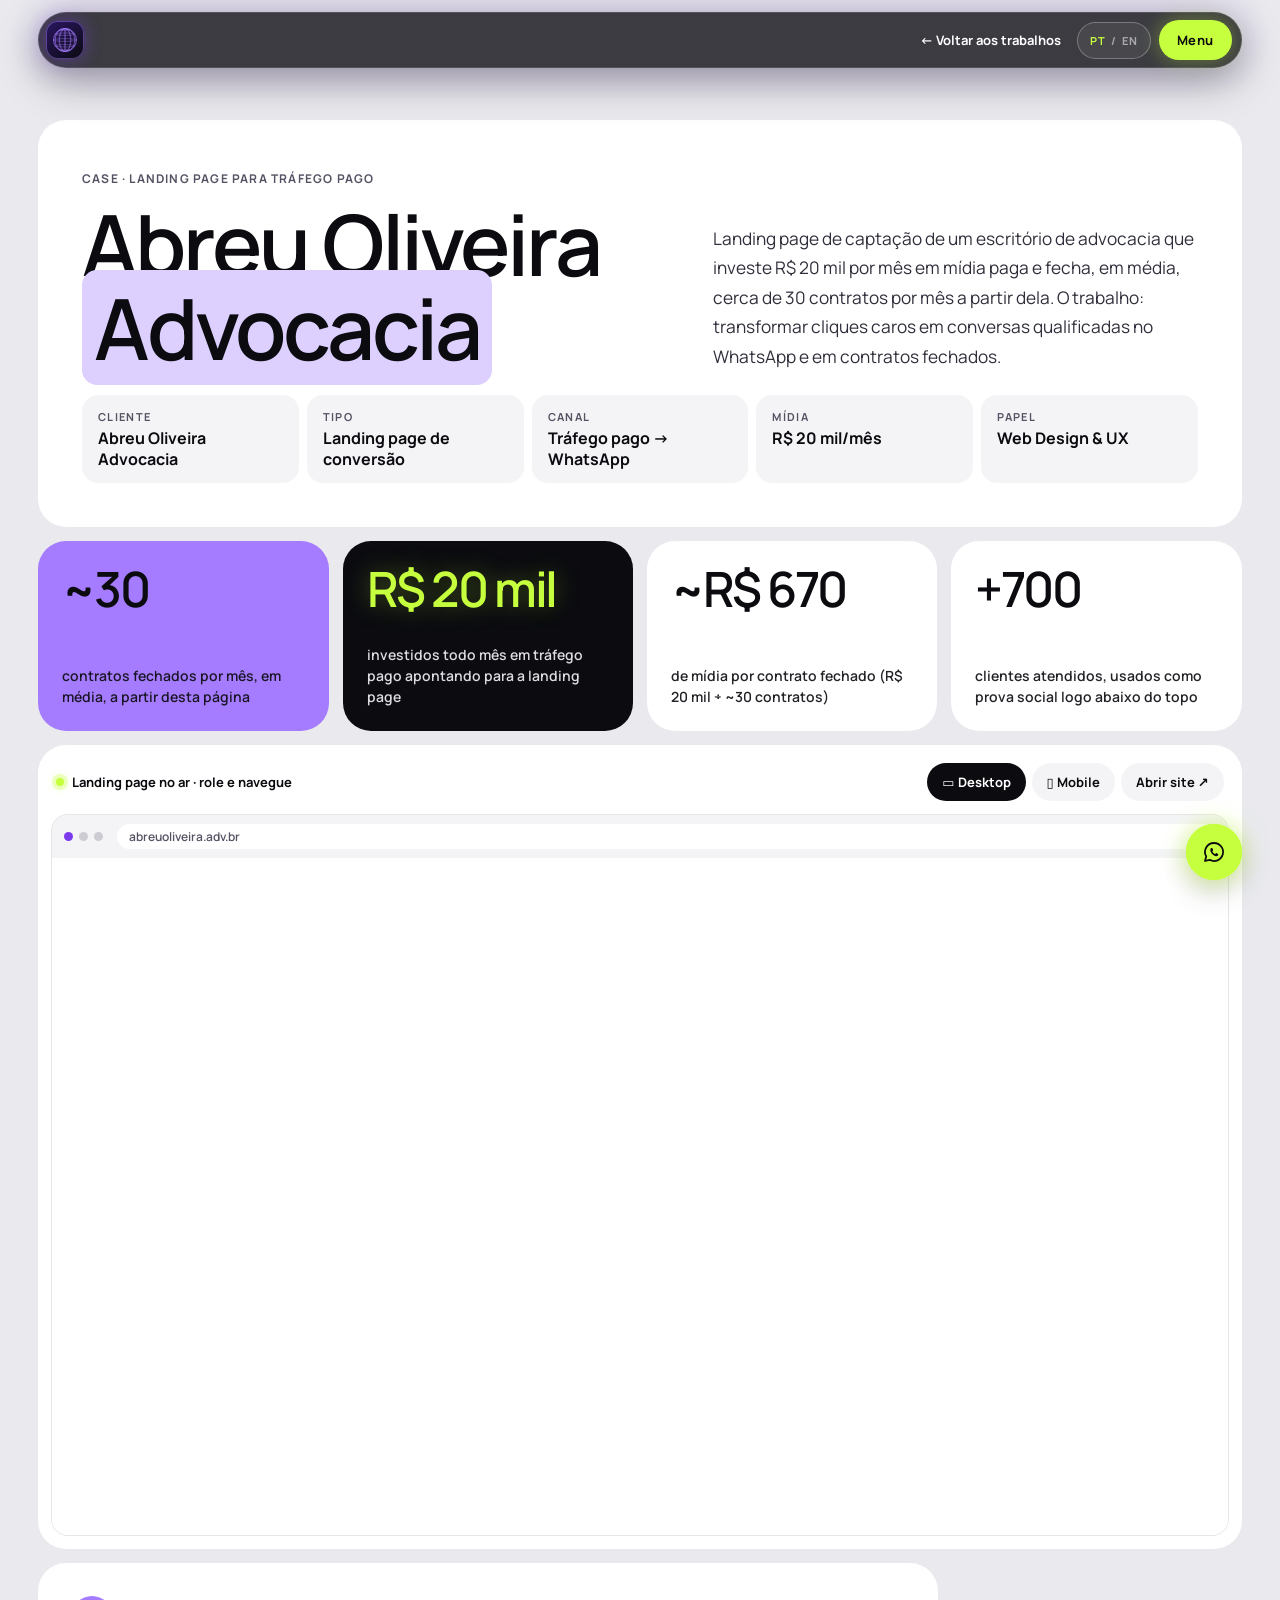
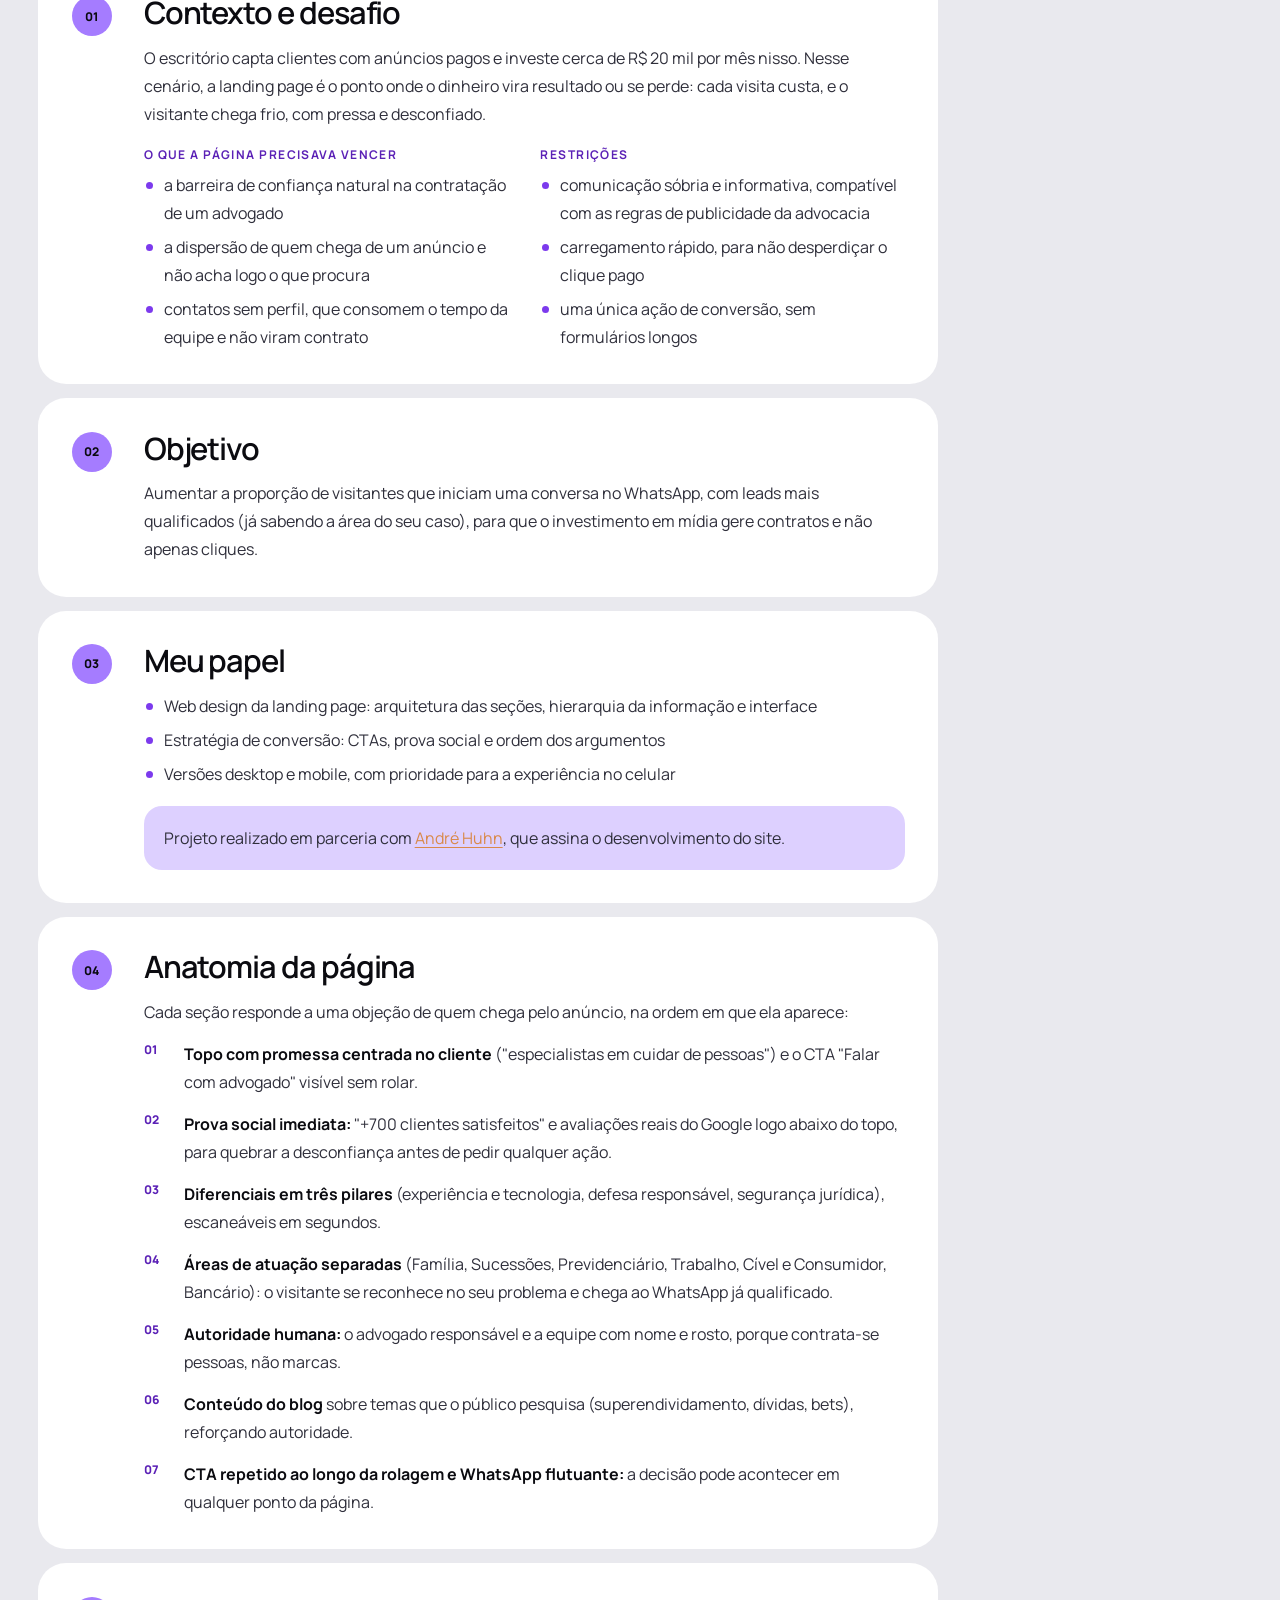
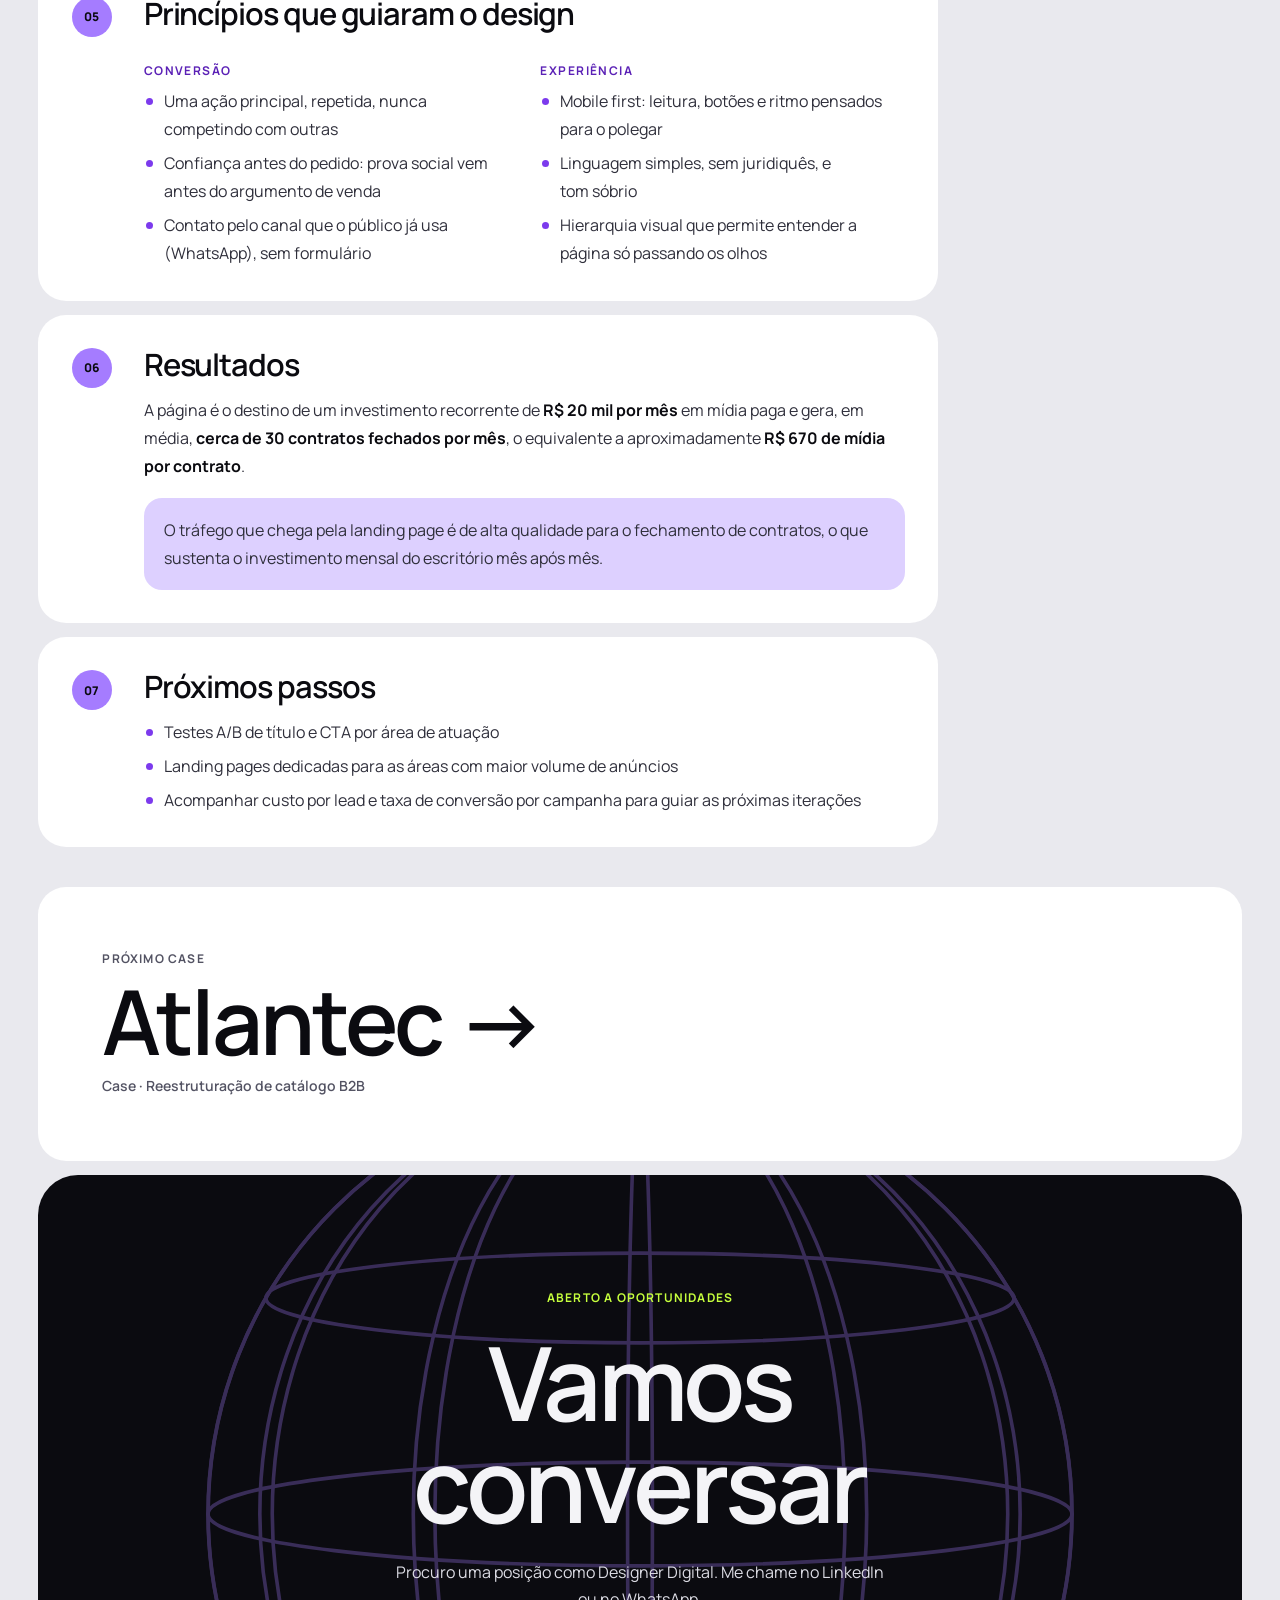
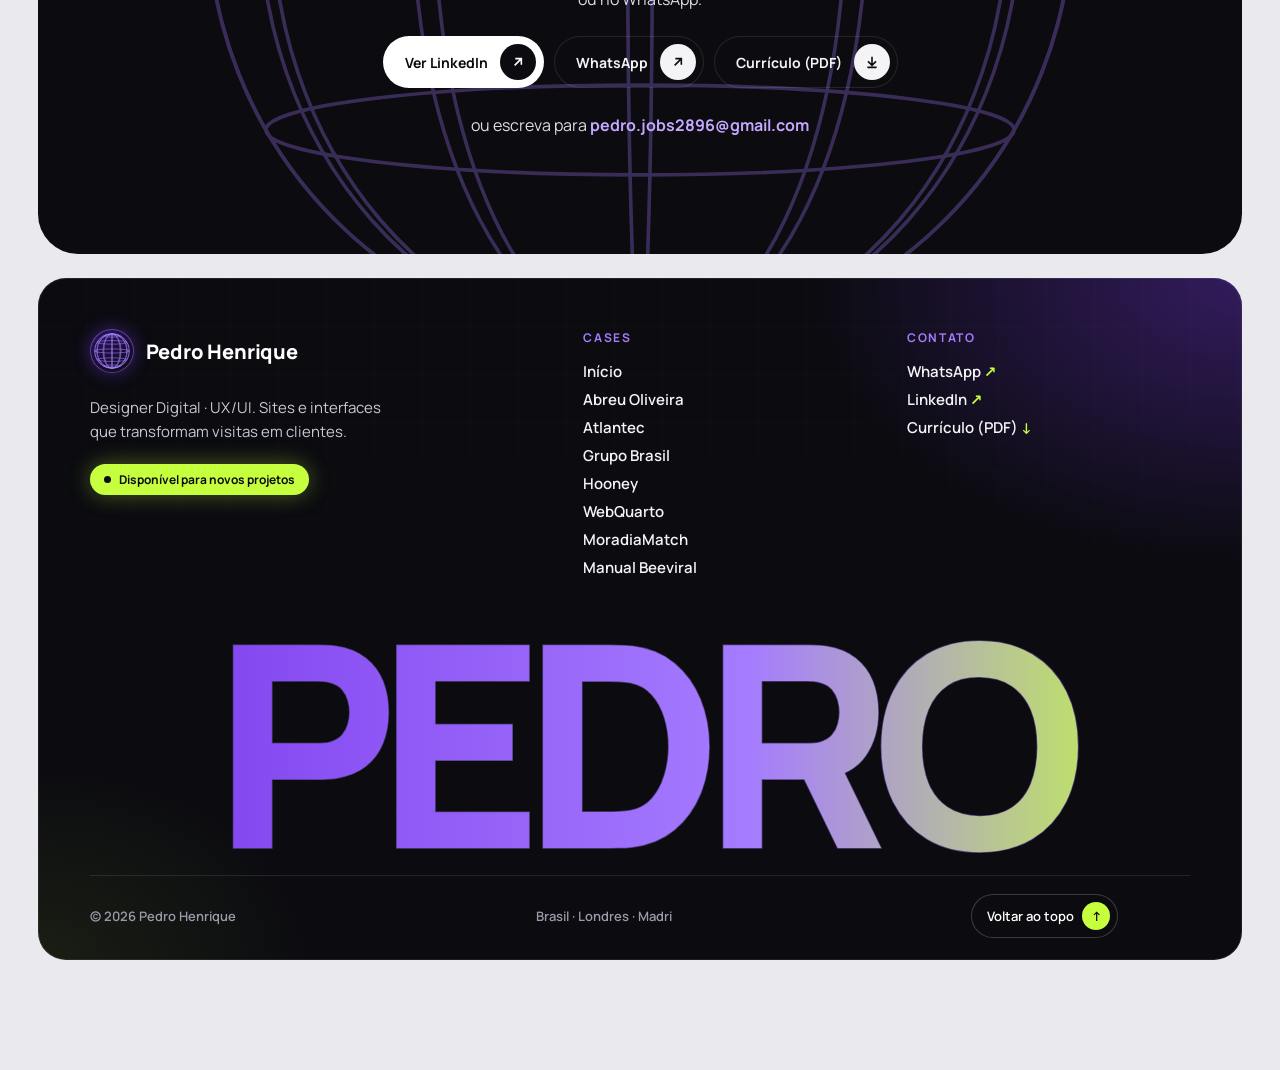
==== commit 737e03e6: "Print novo da landing page Mechas Contour Co-Authored-By: Claude Opus 5.5 <noreply@anthropic.com>" ====
--- a/abreu-oliveira.html
+++ b/abreu-oliveira.html
@@ -8,7 +8,7 @@
 <link rel="preconnect" href="https://fonts.googleapis.com">
 <link rel="preconnect" href="https://fonts.gstatic.com" crossorigin>
 <link href="https://fonts.googleapis.com/css2?family=Manrope:wght@400;500;600;700;800&display=swap" rel="stylesheet">
-<link rel="stylesheet" href="assets/style.css?v=dd1">
+<link rel="stylesheet" href="assets/style.css?v=mc1">
 </head>
 <body class="is-case">
 
@@ -277,7 +277,7 @@
   <span class="whats__label">Fale comigo</span>
 </a>
 
-<script src="assets/i18n.js?v=dd1"></script>
-<script src="assets/main.js?v=dd1"></script>
+<script src="assets/i18n.js?v=mc1"></script>
+<script src="assets/main.js?v=mc1"></script>
 </body>
 </html>
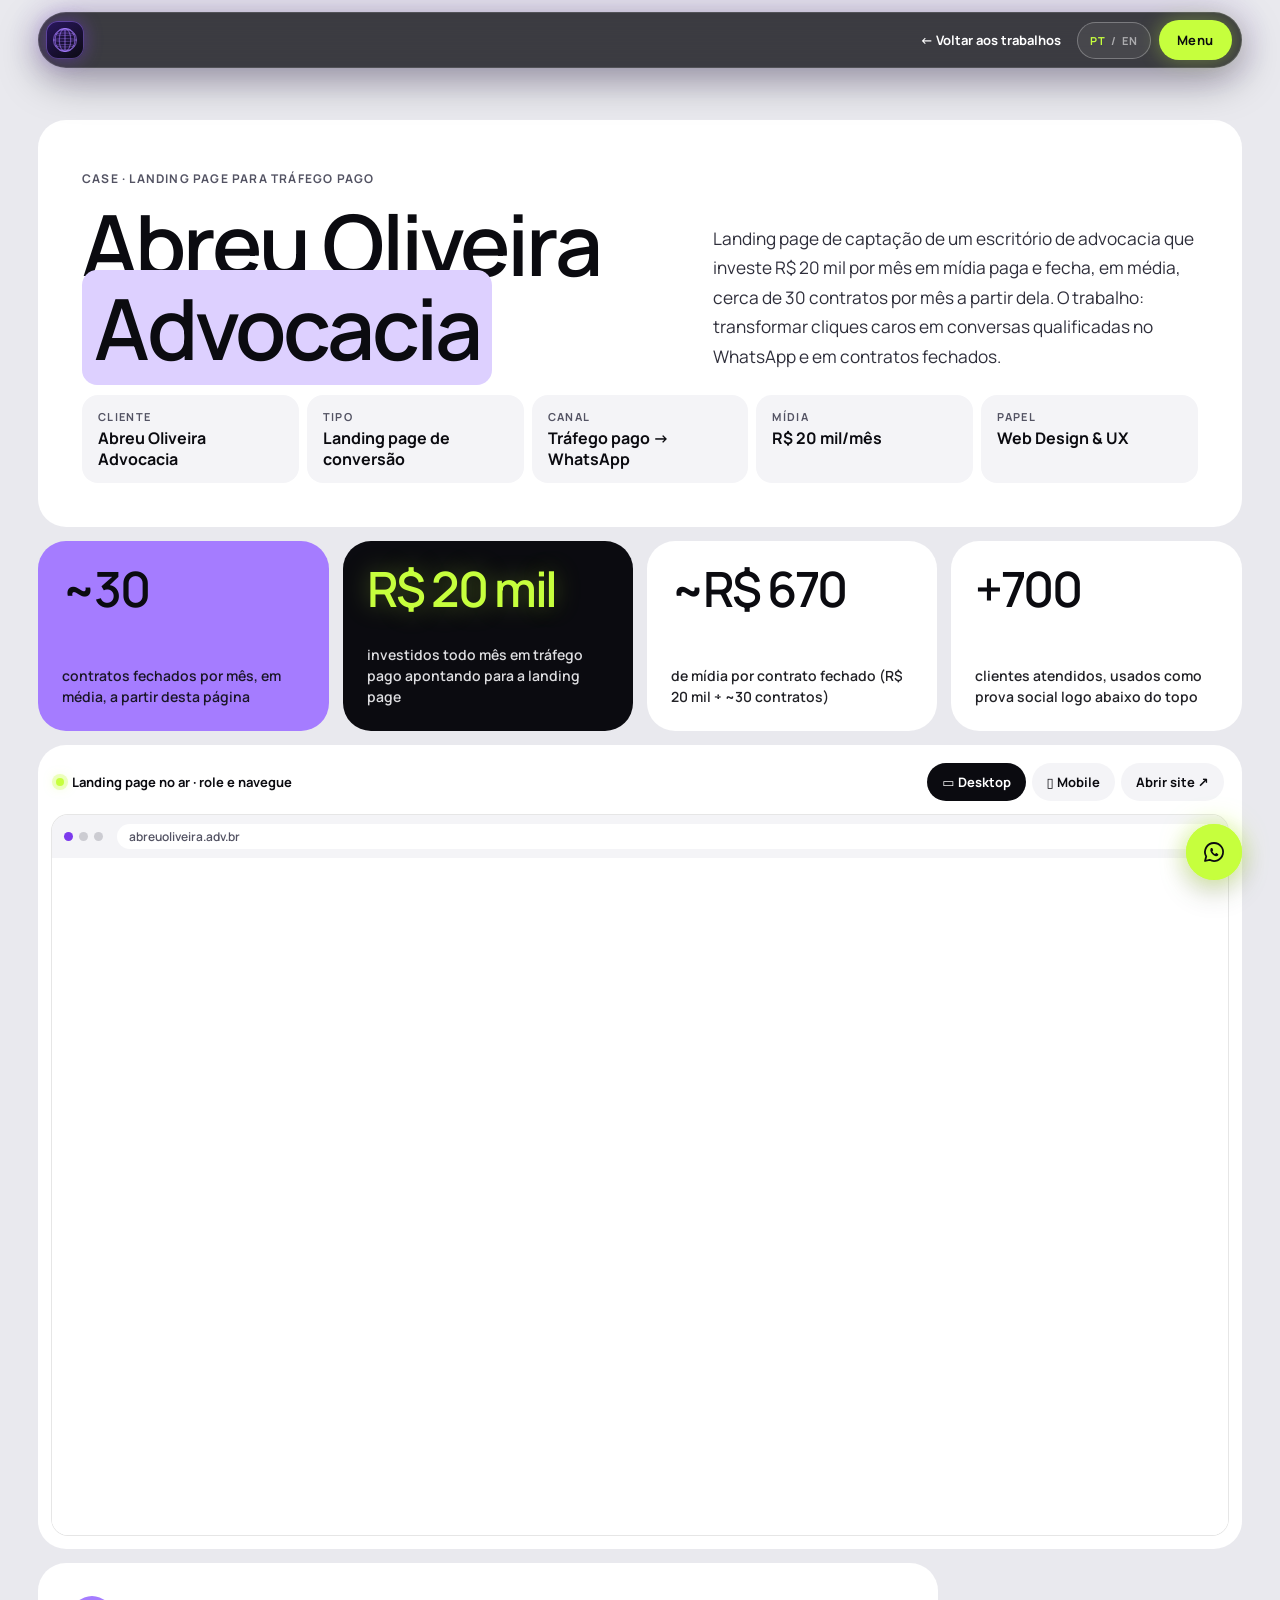
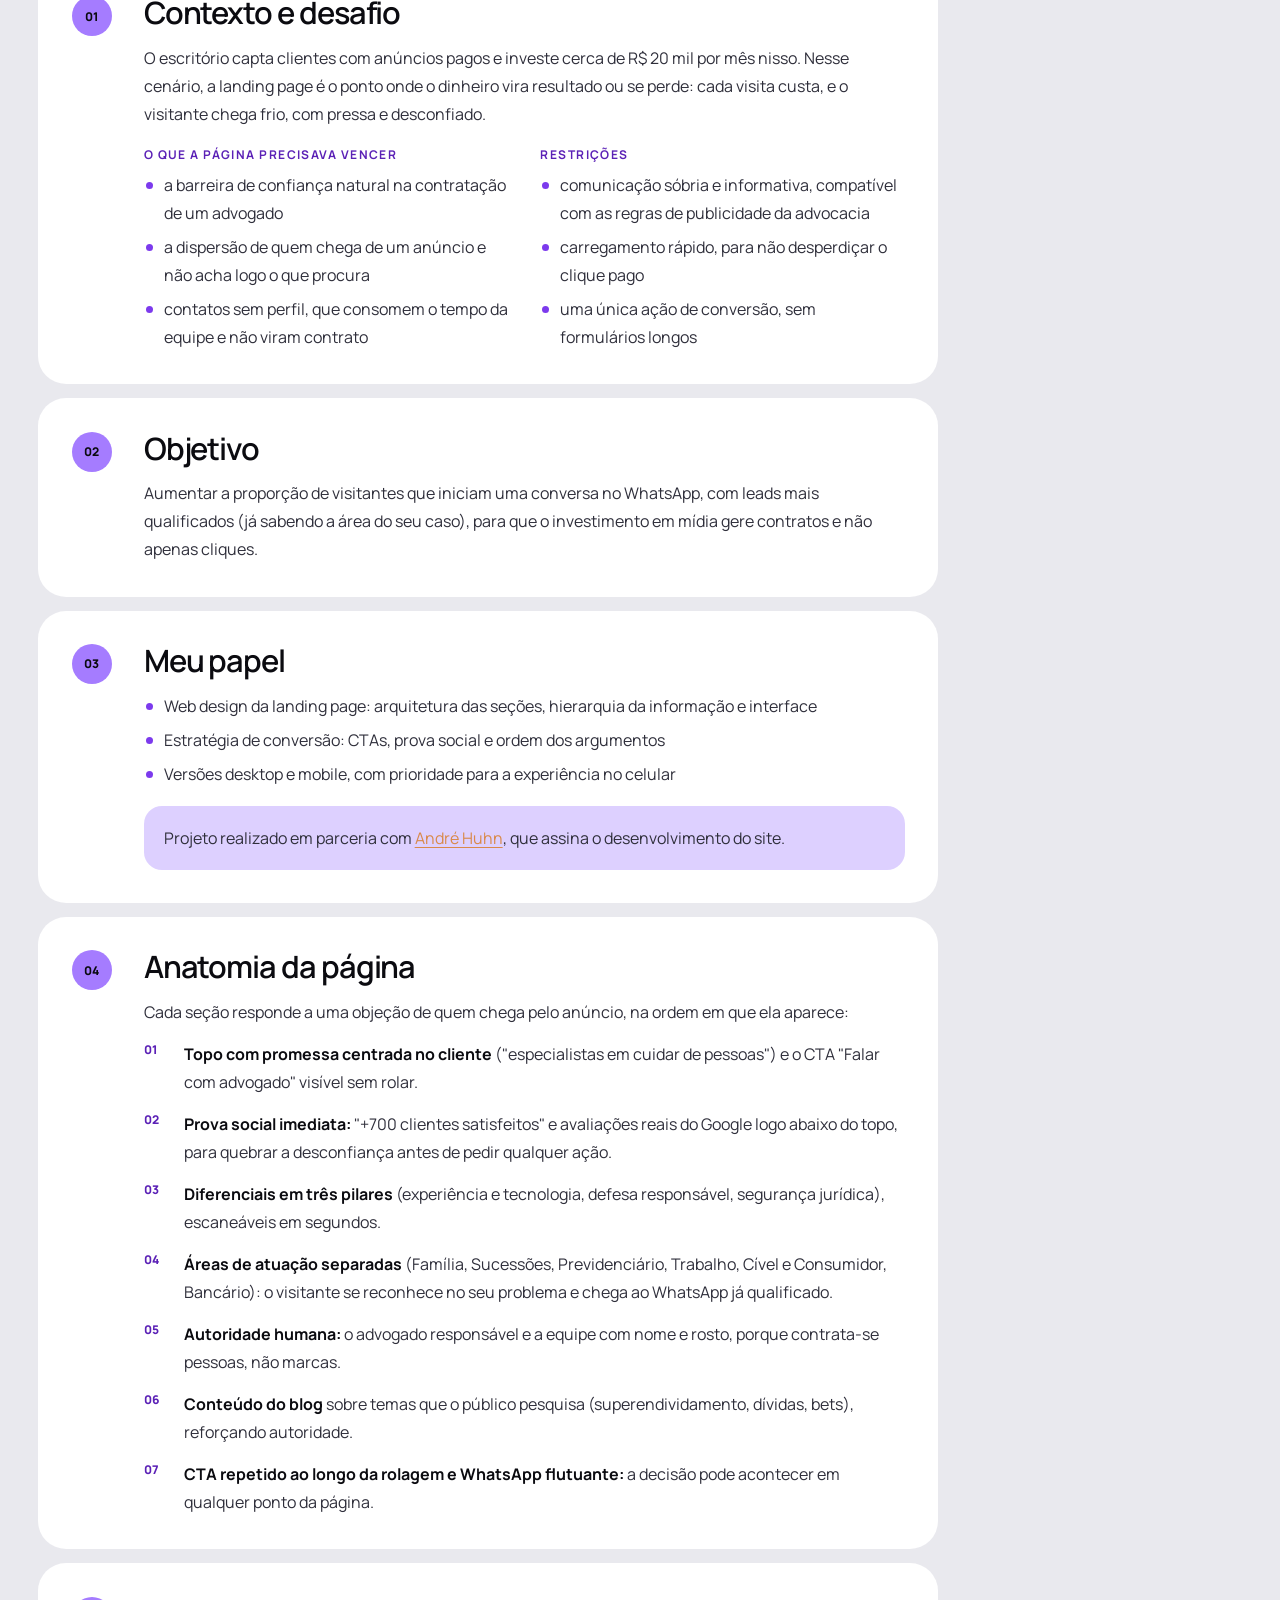
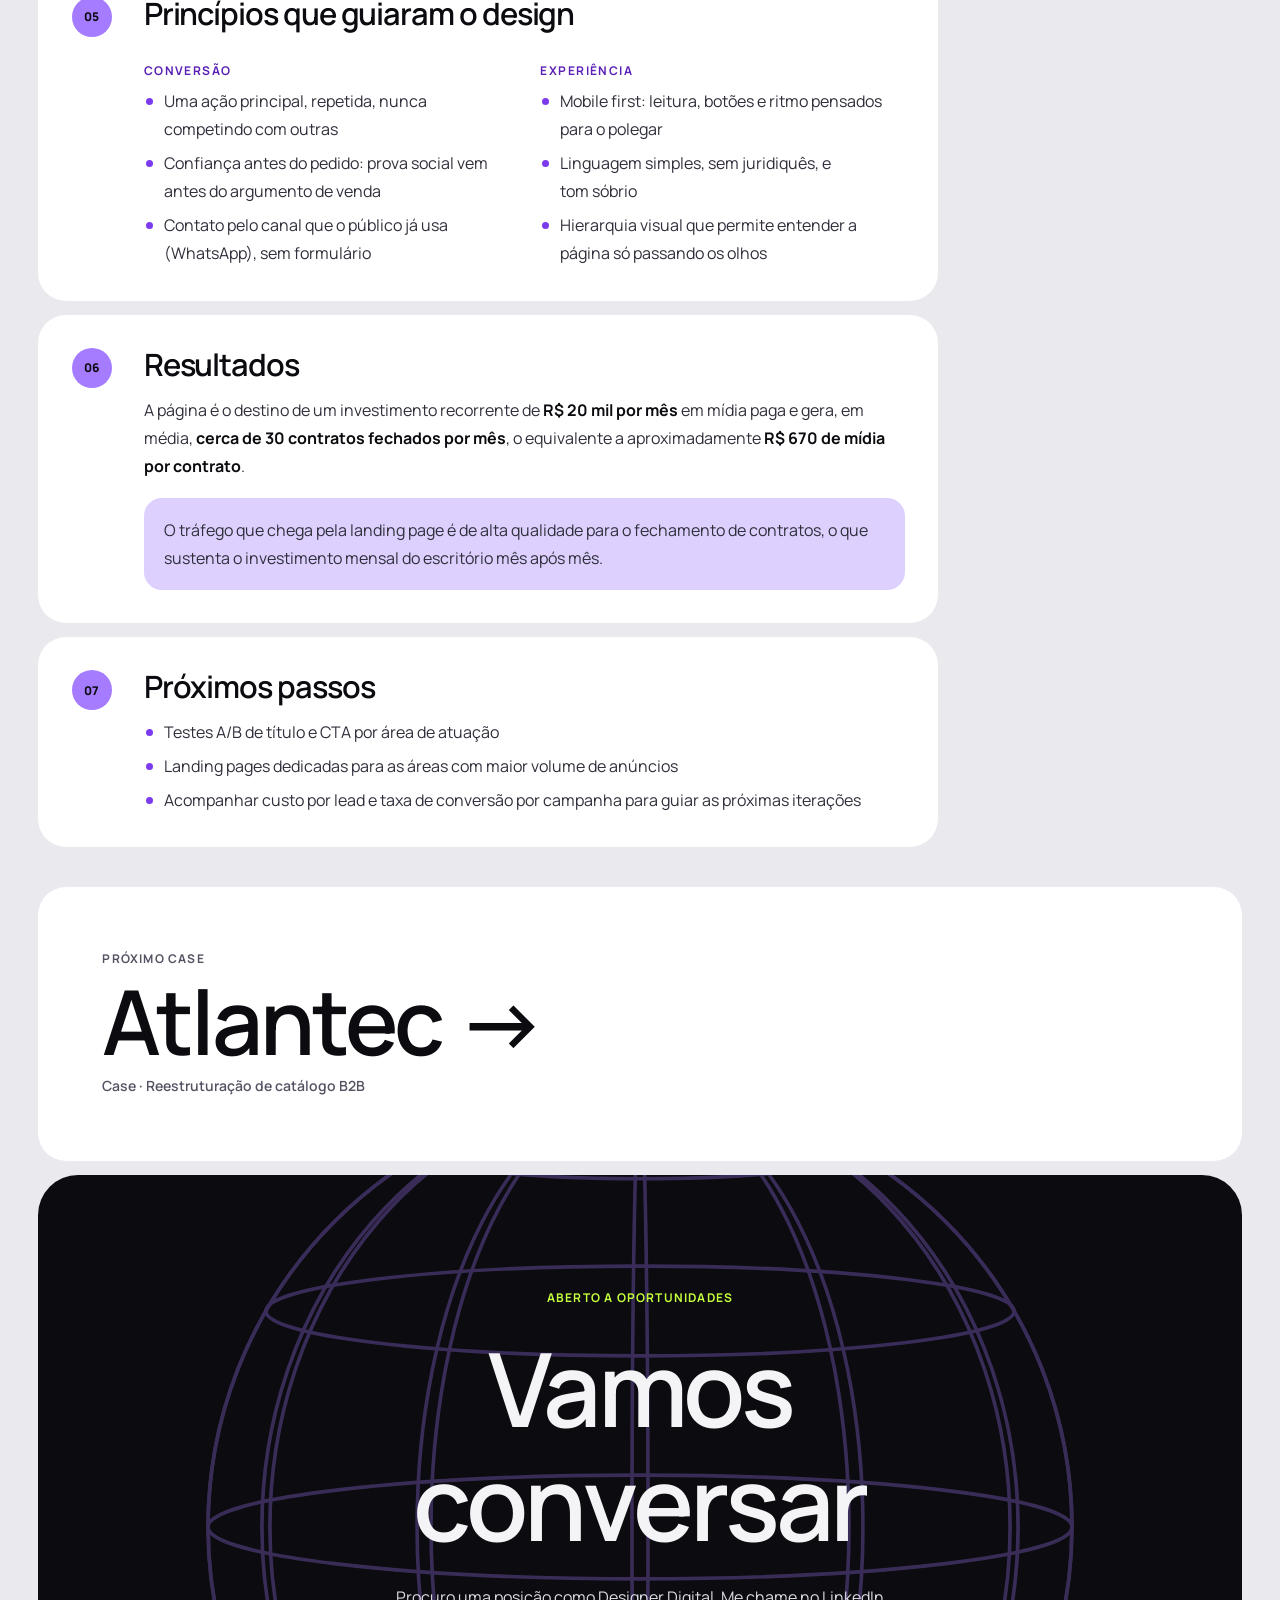
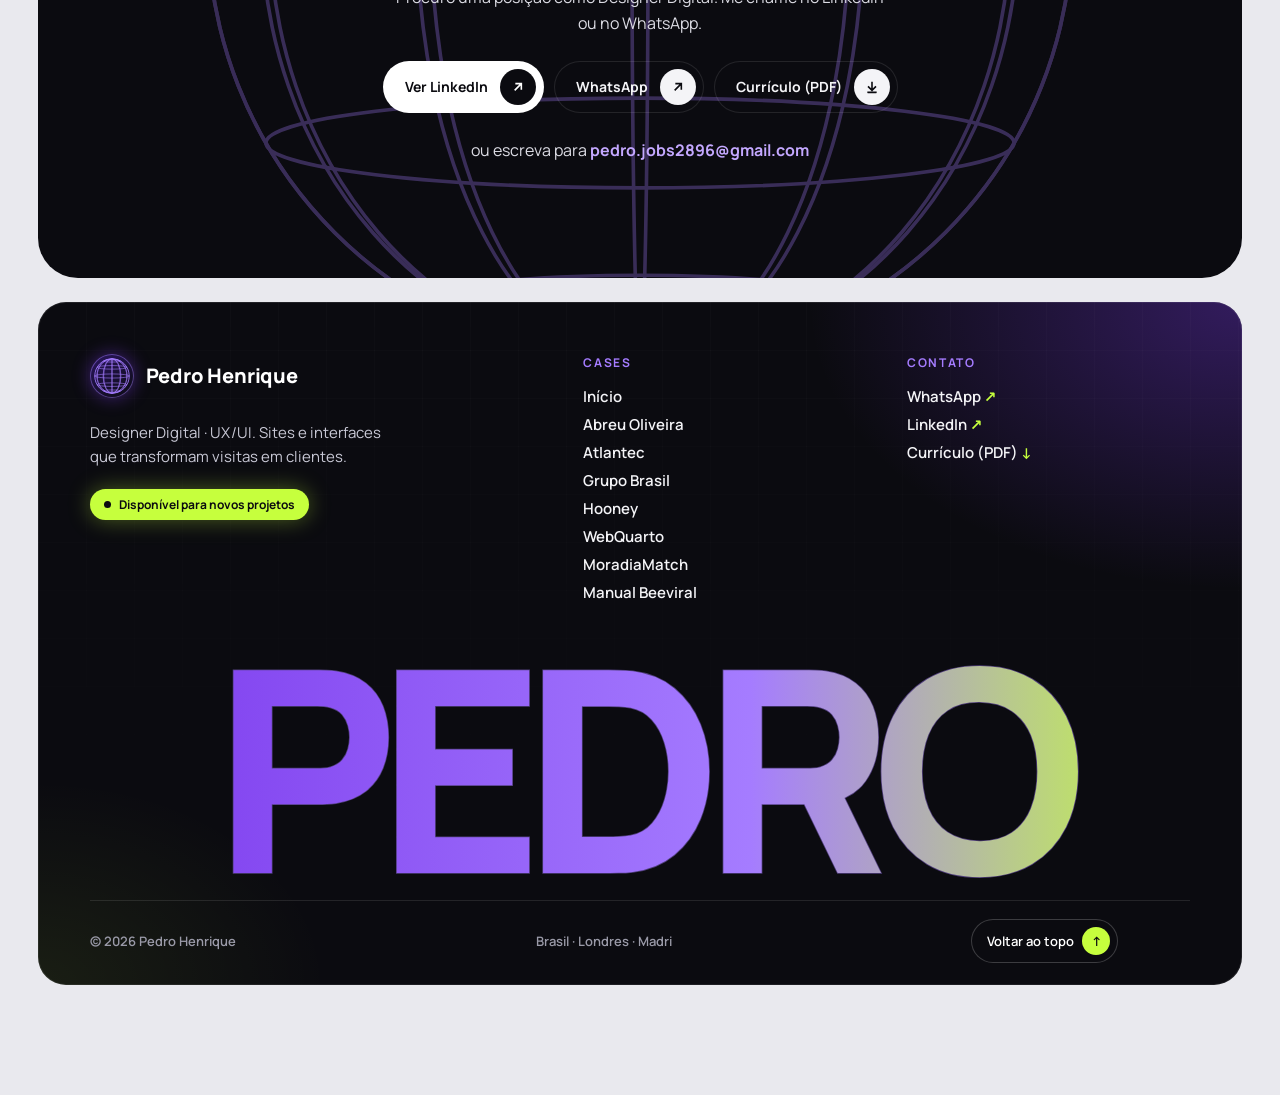
==== commit 7d268dba: "Remove travessão do título de contato e ajusta destaque Co-Authored-By: Claude Opus 5.5 <noreply@ant" ====
--- a/abreu-oliveira.html
+++ b/abreu-oliveira.html
@@ -8,7 +8,7 @@
 <link rel="preconnect" href="https://fonts.googleapis.com">
 <link rel="preconnect" href="https://fonts.gstatic.com" crossorigin>
 <link href="https://fonts.googleapis.com/css2?family=Manrope:wght@400;500;600;700;800&display=swap" rel="stylesheet">
-<link rel="stylesheet" href="assets/style.css?v=mc1">
+<link rel="stylesheet" href="assets/style.css?v=cta1">
 </head>
 <body class="is-case">
 
@@ -277,7 +277,7 @@
   <span class="whats__label">Fale comigo</span>
 </a>
 
-<script src="assets/i18n.js?v=mc1"></script>
-<script src="assets/main.js?v=mc1"></script>
+<script src="assets/i18n.js?v=cta1"></script>
+<script src="assets/main.js?v=cta1"></script>
 </body>
 </html>
--- a/assets/style.css
+++ b/assets/style.css
@@ -1558,3 +1558,7 @@
   display: inline-block; line-height: 1; padding: .02em .2em .1em;
   margin-top: .14em; border-radius: .22em;
 }
+
+/* Destaque do título de contato: caixa justa, sem encostar na linha de cima */
+.cta h2 { line-height: 1.12; }
+.cta h2 mark { display: inline-block; line-height: 1; padding: .02em .2em .1em; margin-top: .12em; border-radius: .22em; }
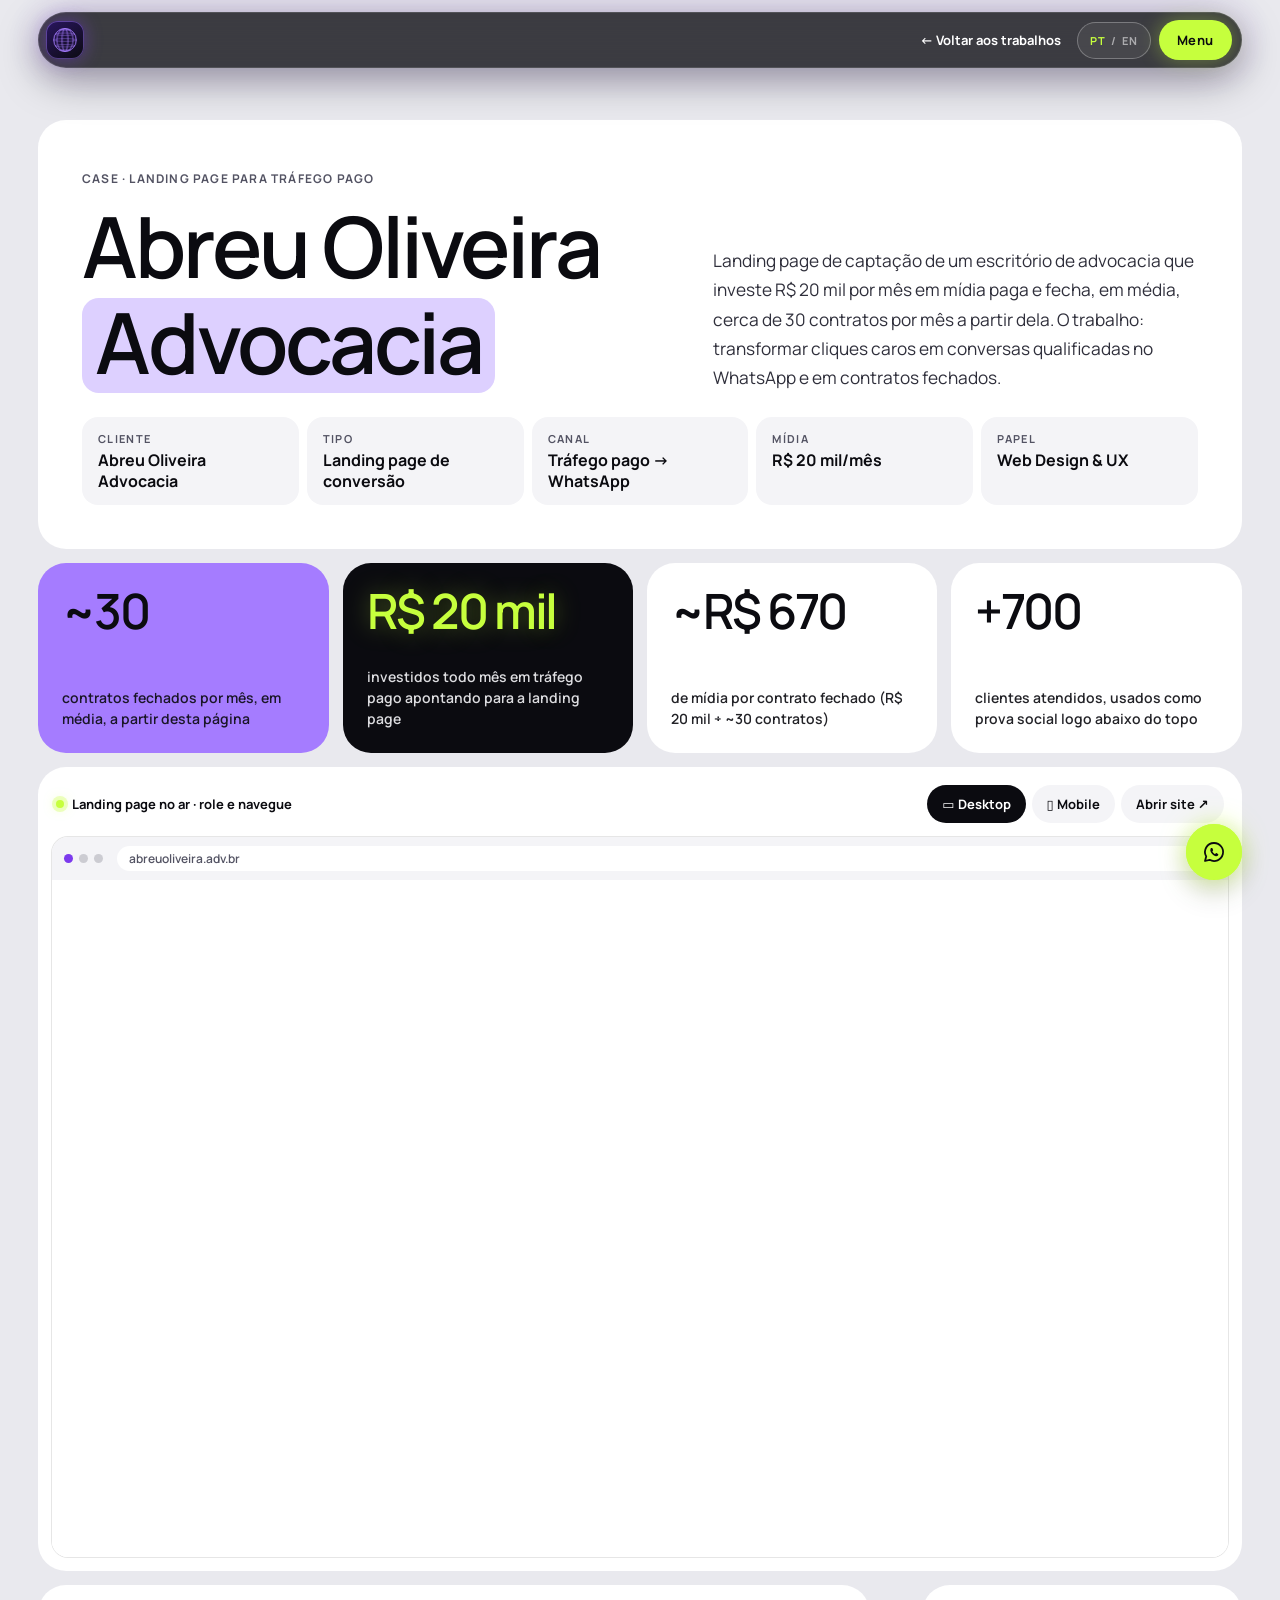
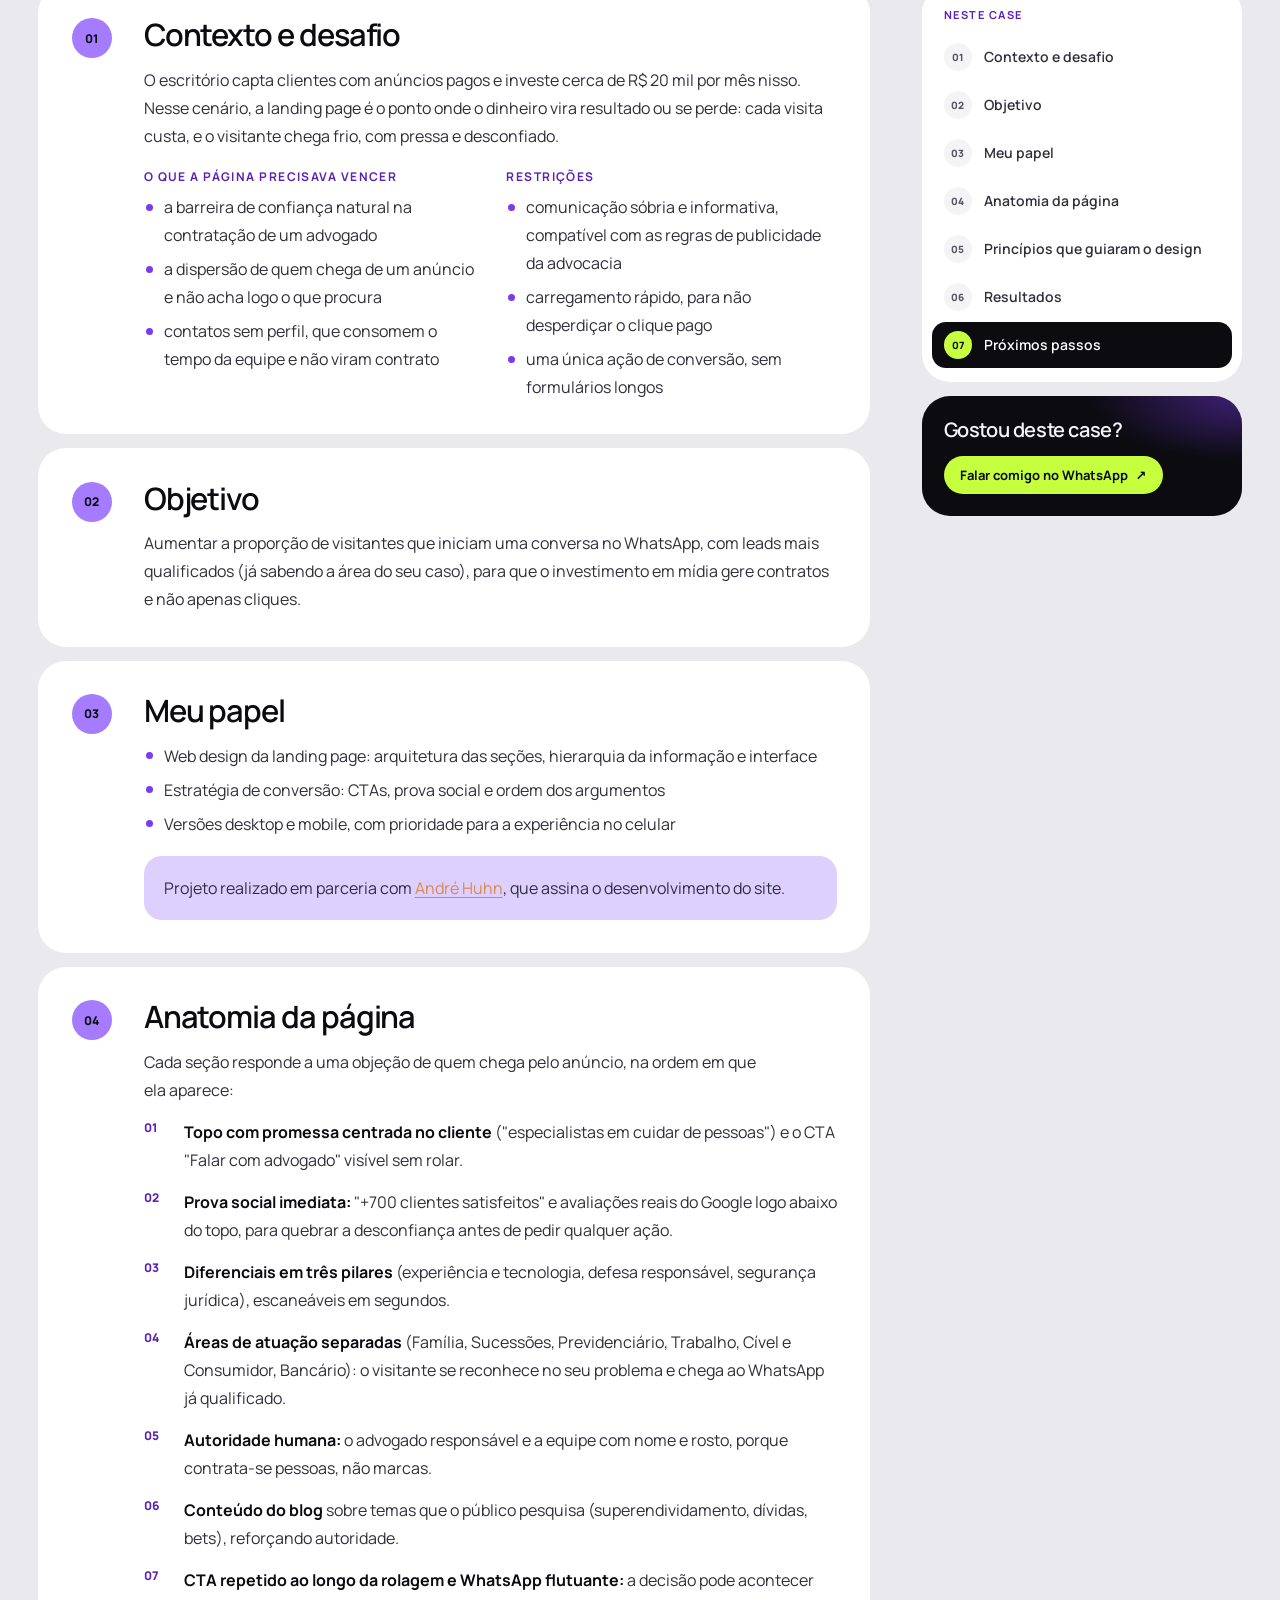
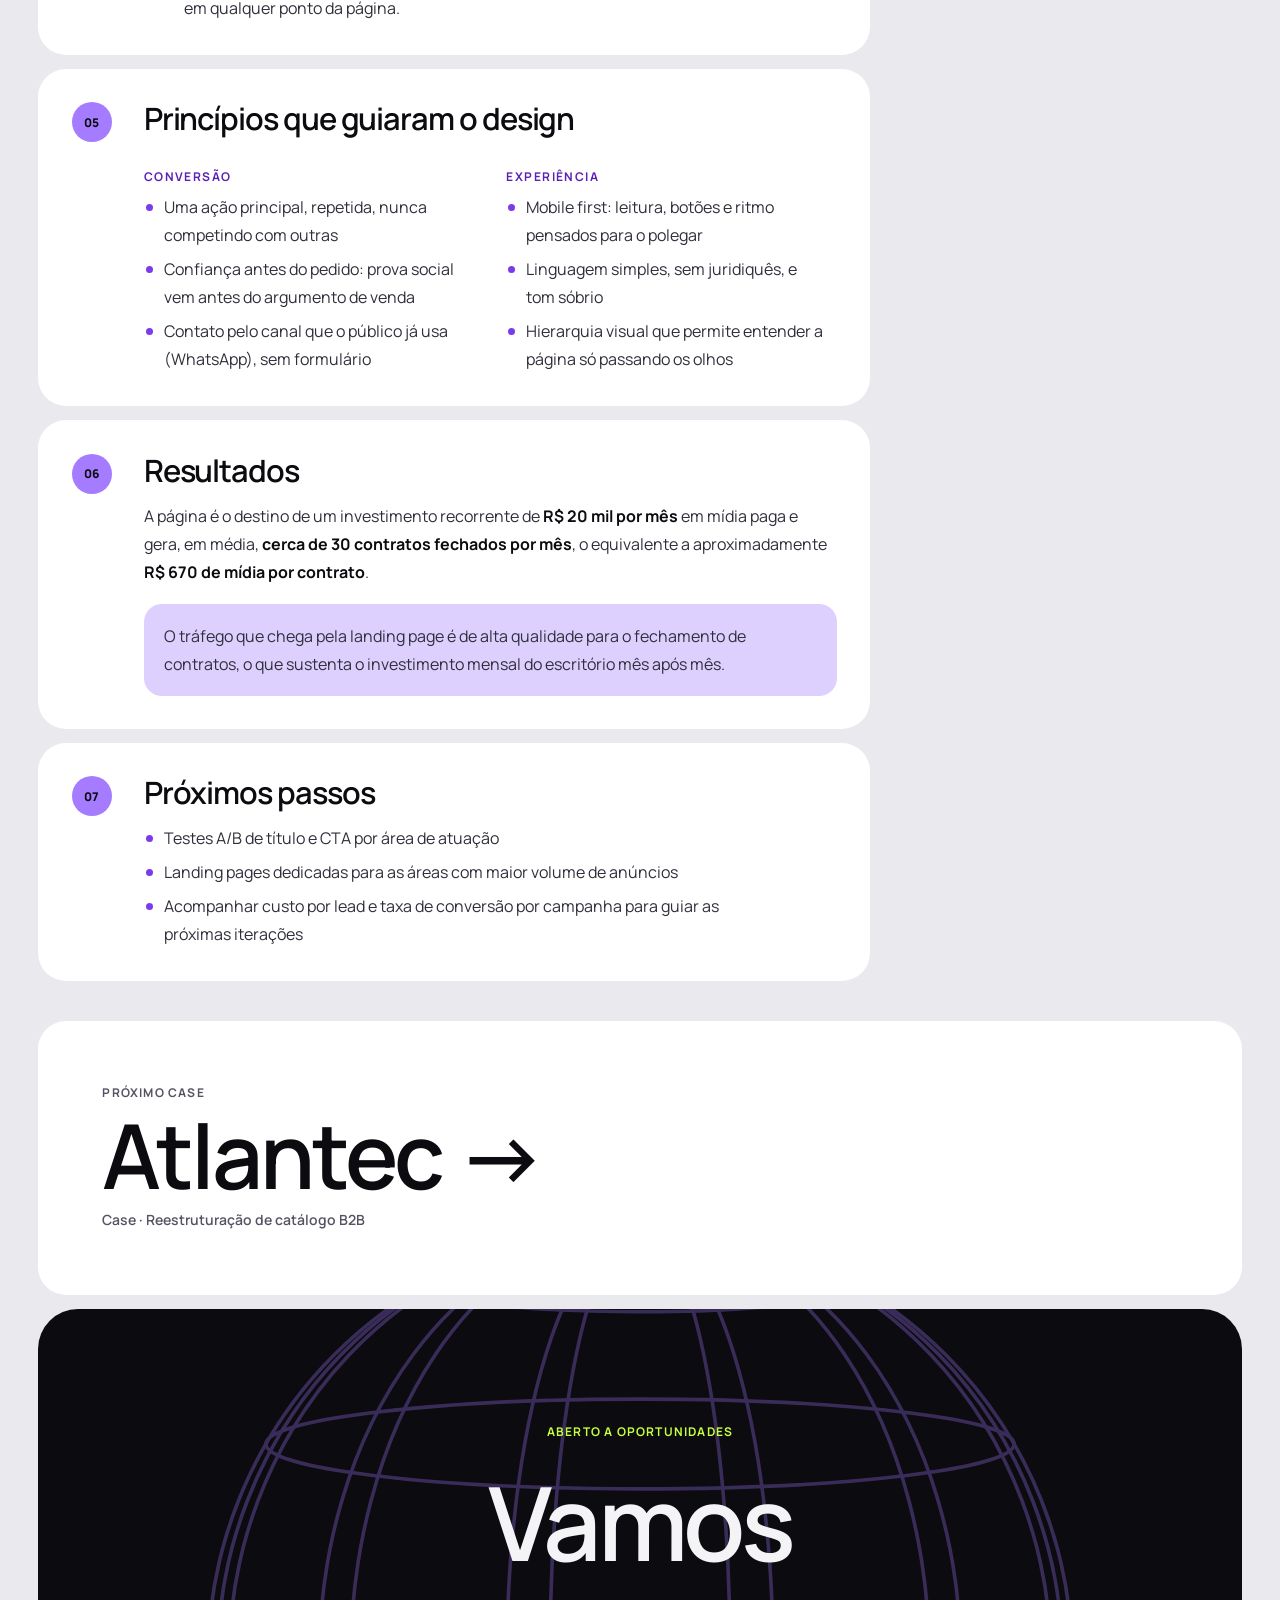
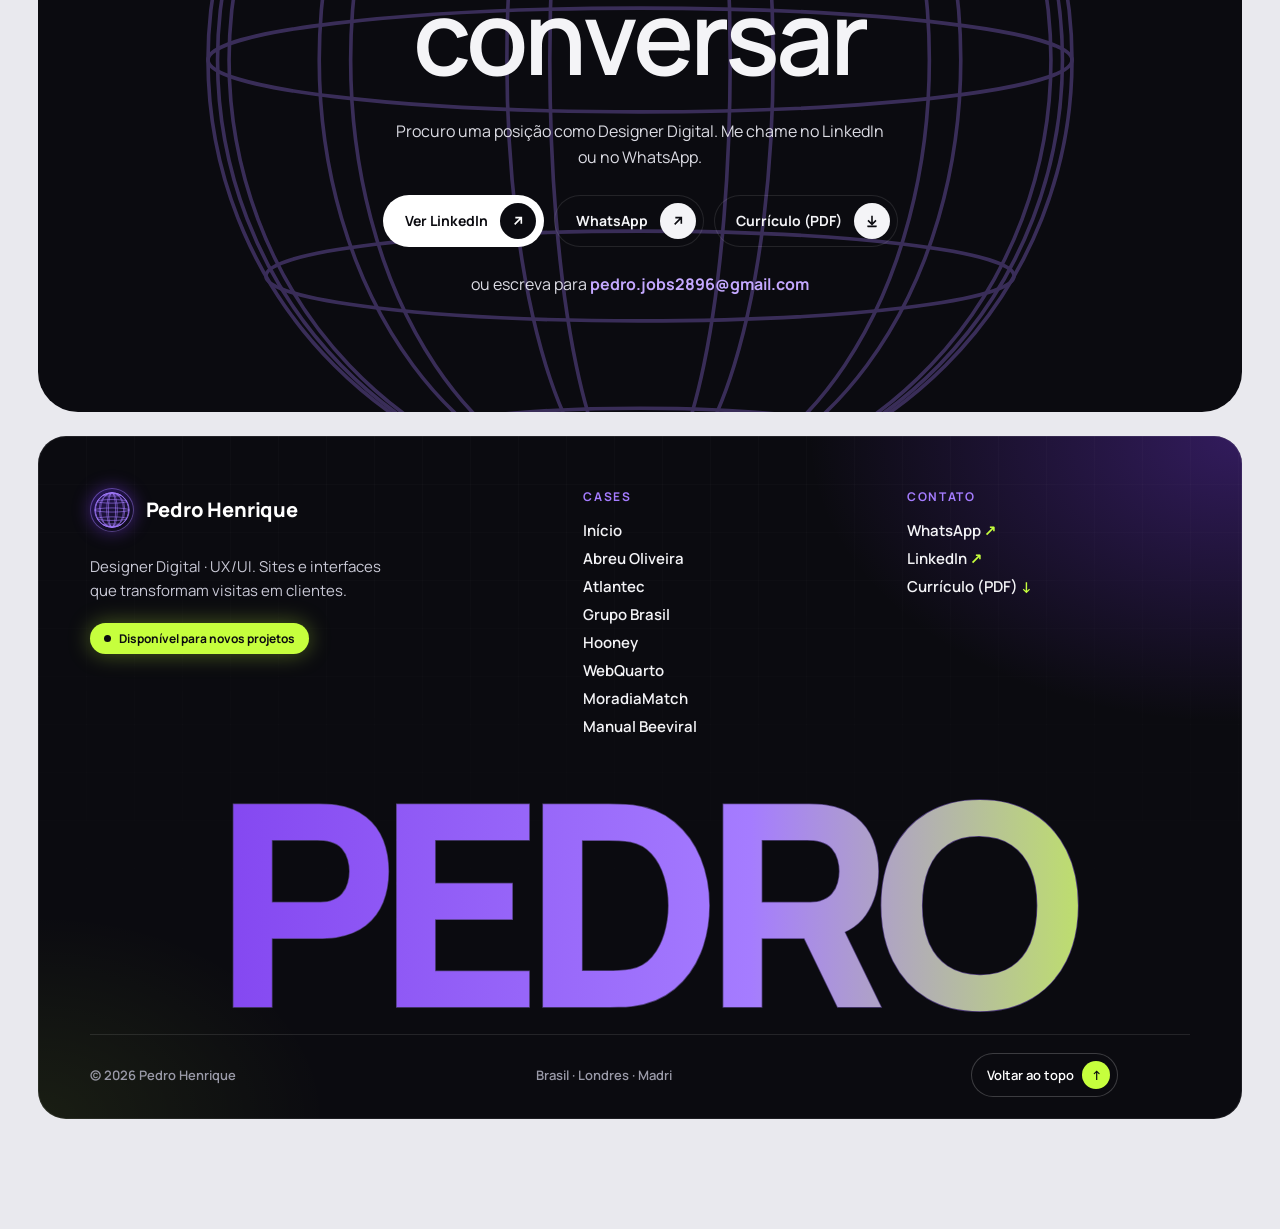
==== commit deace7d6: "Cases: índice fixo ao lado do texto e destaque do título ajustado Co-Authored-By: Claude Opus 5.5 <n" ====
--- a/abreu-oliveira.html
+++ b/abreu-oliveira.html
@@ -8,7 +8,7 @@
 <link rel="preconnect" href="https://fonts.googleapis.com">
 <link rel="preconnect" href="https://fonts.gstatic.com" crossorigin>
 <link href="https://fonts.googleapis.com/css2?family=Manrope:wght@400;500;600;700;800&display=swap" rel="stylesheet">
-<link rel="stylesheet" href="assets/style.css?v=cta1">
+<link rel="stylesheet" href="assets/style.css?v=toc1">
 </head>
 <body class="is-case">
 
@@ -85,8 +85,25 @@
       </div>
     </div>
 
-    <div class="case__story" style="max-width: 900px">
-      <article class="step">
+    <div class="case__grid case__grid--toc">
+      <aside class="case__toc" aria-label="Neste case">
+        <p class="case__toc-h">Neste case</p>
+        <ol>
+          <li><a href="#etapa-1"><span>01</span>Contexto e desafio</a></li>
+          <li><a href="#etapa-2"><span>02</span>Objetivo</a></li>
+          <li><a href="#etapa-3"><span>03</span>Meu papel</a></li>
+          <li><a href="#etapa-4"><span>04</span>Anatomia da página</a></li>
+          <li><a href="#etapa-5"><span>05</span>Princípios que guiaram o design</a></li>
+          <li><a href="#etapa-6"><span>06</span>Resultados</a></li>
+          <li><a href="#etapa-7"><span>07</span>Próximos passos</a></li>
+        </ol>
+        <div class="case__toc-cta">
+          <p>Gostou deste case?</p>
+          <a class="js-whats" href="#" target="_blank" rel="noopener">Falar comigo no WhatsApp <b aria-hidden="true">↗</b></a>
+        </div>
+      </aside>
+      <div class="case__story">
+      <article class="step" id="etapa-1">
         <span class="step__num">01</span>
         <div>
           <h3>Contexto e desafio</h3>
@@ -112,7 +129,7 @@
         </div>
       </article>
 
-      <article class="step">
+      <article class="step" id="etapa-2">
         <span class="step__num">02</span>
         <div>
           <h3>Objetivo</h3>
@@ -120,7 +137,7 @@
         </div>
       </article>
 
-      <article class="step">
+      <article class="step" id="etapa-3">
         <span class="step__num">03</span>
         <div>
           <h3>Meu papel</h3>
@@ -133,7 +150,7 @@
         </div>
       </article>
 
-      <article class="step">
+      <article class="step" id="etapa-4">
         <span class="step__num">04</span>
         <div>
           <h3>Anatomia da página</h3>
@@ -150,7 +167,7 @@
         </div>
       </article>
 
-      <article class="step">
+      <article class="step" id="etapa-5">
         <span class="step__num">05</span>
         <div>
           <h3>Princípios que guiaram o design</h3>
@@ -175,7 +192,7 @@
         </div>
       </article>
 
-      <article class="step">
+      <article class="step" id="etapa-6">
         <span class="step__num">06</span>
         <div>
           <h3>Resultados</h3>
@@ -184,7 +201,7 @@
         </div>
       </article>
 
-      <article class="step">
+      <article class="step" id="etapa-7">
         <span class="step__num">07</span>
         <div>
           <h3>Próximos passos</h3>
@@ -195,6 +212,7 @@
           </ul>
         </div>
       </article>
+    </div>
     </div>
   </section>
 
@@ -277,7 +295,7 @@
   <span class="whats__label">Fale comigo</span>
 </a>
 
-<script src="assets/i18n.js?v=cta1"></script>
-<script src="assets/main.js?v=cta1"></script>
+<script src="assets/i18n.js?v=toc1"></script>
+<script src="assets/main.js?v=toc1"></script>
 </body>
 </html>
--- a/assets/style.css
+++ b/assets/style.css
@@ -1562,3 +1562,53 @@
 /* Destaque do título de contato: caixa justa, sem encostar na linha de cima */
 .cta h2 { line-height: 1.12; }
 .cta h2 mark { display: inline-block; line-height: 1; padding: .02em .2em .1em; margin-top: .12em; border-radius: .22em; }
+
+/* =====================================================================
+   Cases: texto + índice fixo ao lado (preenche a largura da página)
+   ===================================================================== */
+.case__grid--toc { grid-template-columns: minmax(0, 1fr) minmax(260px, 320px); }
+.case__toc {
+  order: 2; position: sticky; top: 96px; display: grid; gap: 14px;
+}
+.case__toc > ol, .case__toc-h { background: var(--card); }
+.case__toc-h {
+  border-radius: var(--radius) var(--radius) 0 0; padding: 22px 22px 0; margin-bottom: -14px;
+  font: 700 11px var(--font); letter-spacing: .14em; text-transform: uppercase; color: var(--accent-ink);
+}
+.case__toc ol { list-style: none; border-radius: 0 0 var(--radius) var(--radius); padding: 12px 10px 14px; display: grid; gap: 2px; }
+.case__toc li { padding: 0; }
+.case__toc li::before { display: none; }
+.case__toc a {
+  display: flex; align-items: center; gap: 12px; padding: 9px 12px; border-radius: 14px;
+  font: 600 14px/1.3 var(--font); color: var(--soft); transition: background .25s, color .25s;
+}
+.case__toc a span {
+  flex: none; display: grid; place-items: center; width: 28px; height: 28px; border-radius: 50%;
+  background: var(--card-2); color: var(--muted); font: 800 10px var(--font); transition: background .25s, color .25s;
+}
+.case__toc a:hover { background: var(--card-2); color: var(--fg); }
+.case__toc a.is-active { background: #0b0b10; color: #fff; }
+.case__toc a.is-active span { background: var(--neon); color: #0b0b10; }
+.case__toc-cta {
+  background: #0b0b10; color: #f4f4f7; border-radius: var(--radius); padding: 22px;
+  position: relative; overflow: hidden; isolation: isolate;
+}
+.case__toc-cta::before {
+  content: ""; position: absolute; z-index: -1; inset: 0;
+  background: radial-gradient(80% 90% at 100% 0%, rgba(124, 58, 237, .45), transparent 60%);
+}
+.case__toc-cta p { font: 600 20px/1.2 var(--font); letter-spacing: -.02em; margin-bottom: 14px; }
+.case__toc-cta a {
+  display: inline-flex; align-items: center; gap: 8px; padding: 10px 16px; border-radius: 999px;
+  background: var(--neon); color: #0b0b10; font: 700 13px var(--font); transition: transform .3s var(--ease);
+}
+.case__toc-cta a:hover { transform: translateY(-2px); }
+.step { scroll-margin-top: 96px; }
+@media (max-width: 991px) {
+  .case__grid--toc { grid-template-columns: 1fr; }
+  .case__toc { display: none; }
+}
+
+/* Destaque do título do case: caixa justa, sem encostar na linha de cima */
+.case__head h2 { line-height: 1.04; }
+.case__head h2 span { display: inline-block; line-height: 1; padding: .02em .16em .1em; margin-top: .1em; border-radius: .2em; }
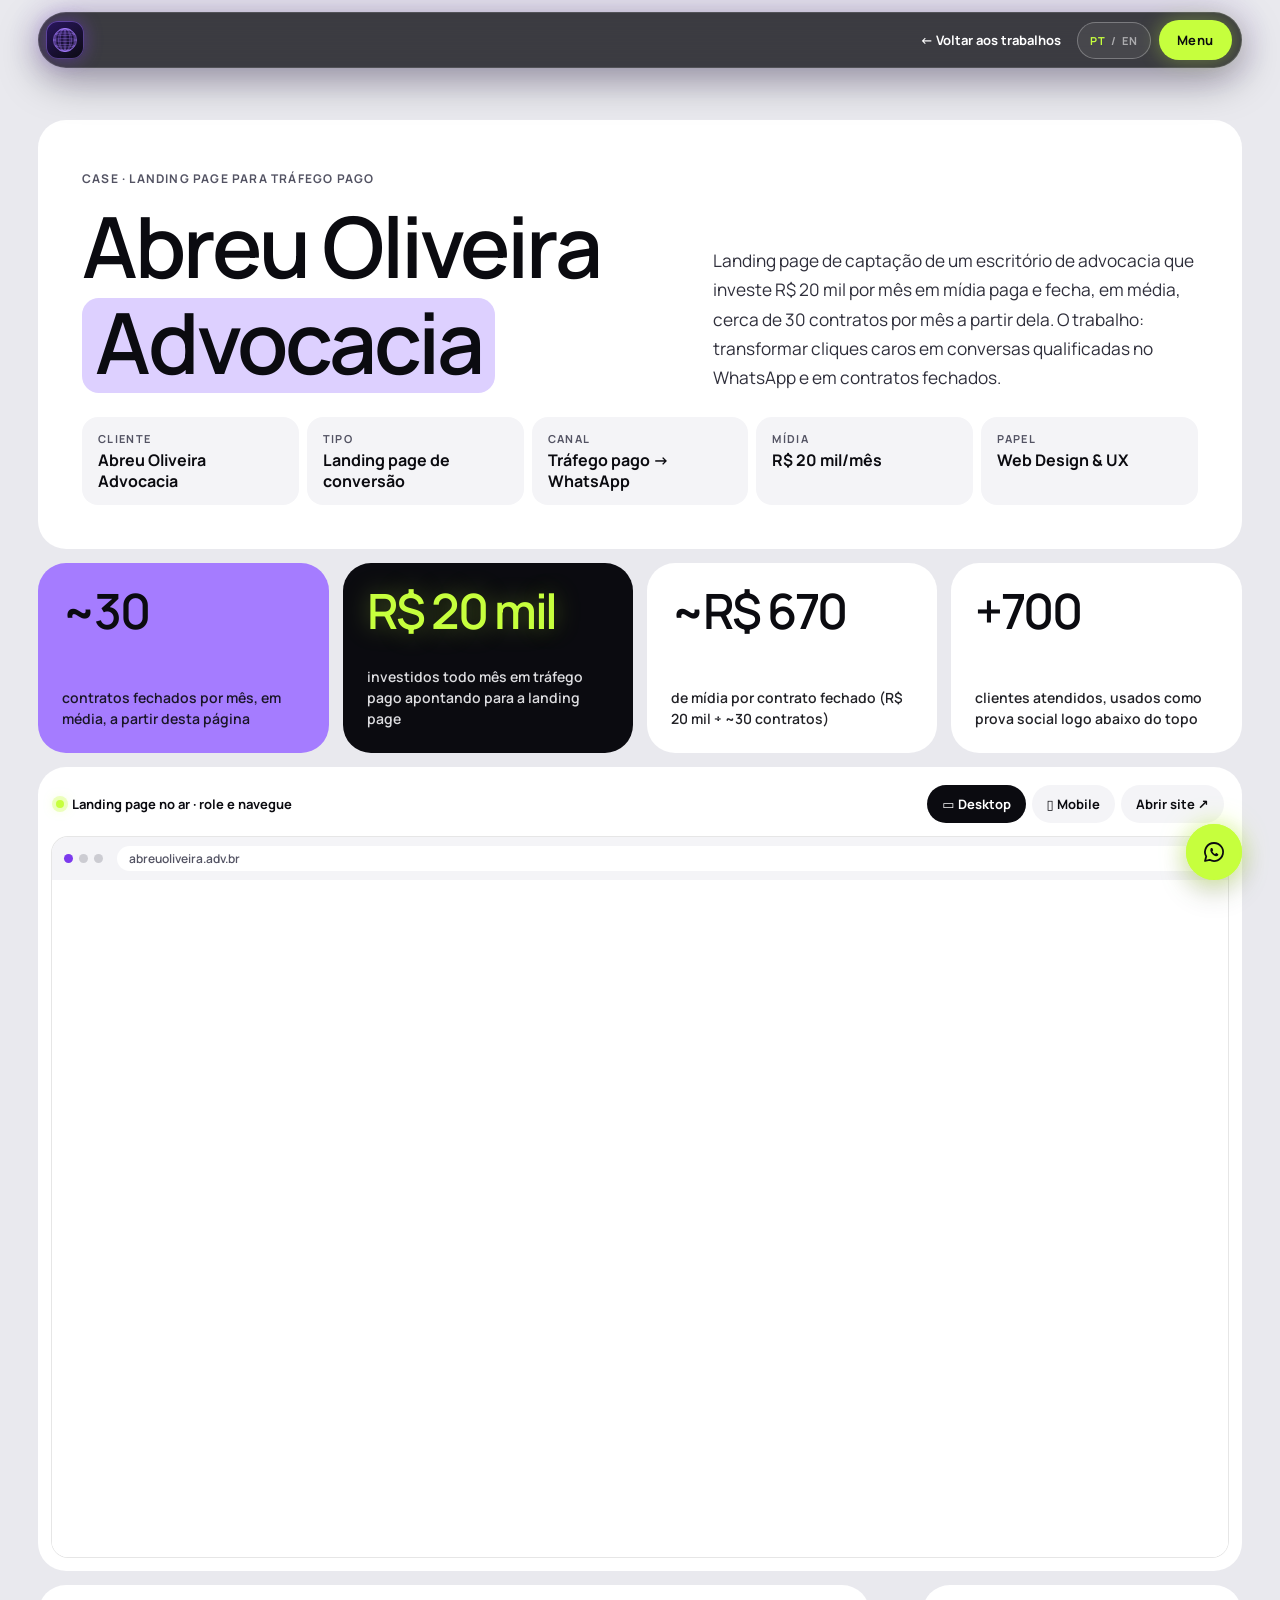
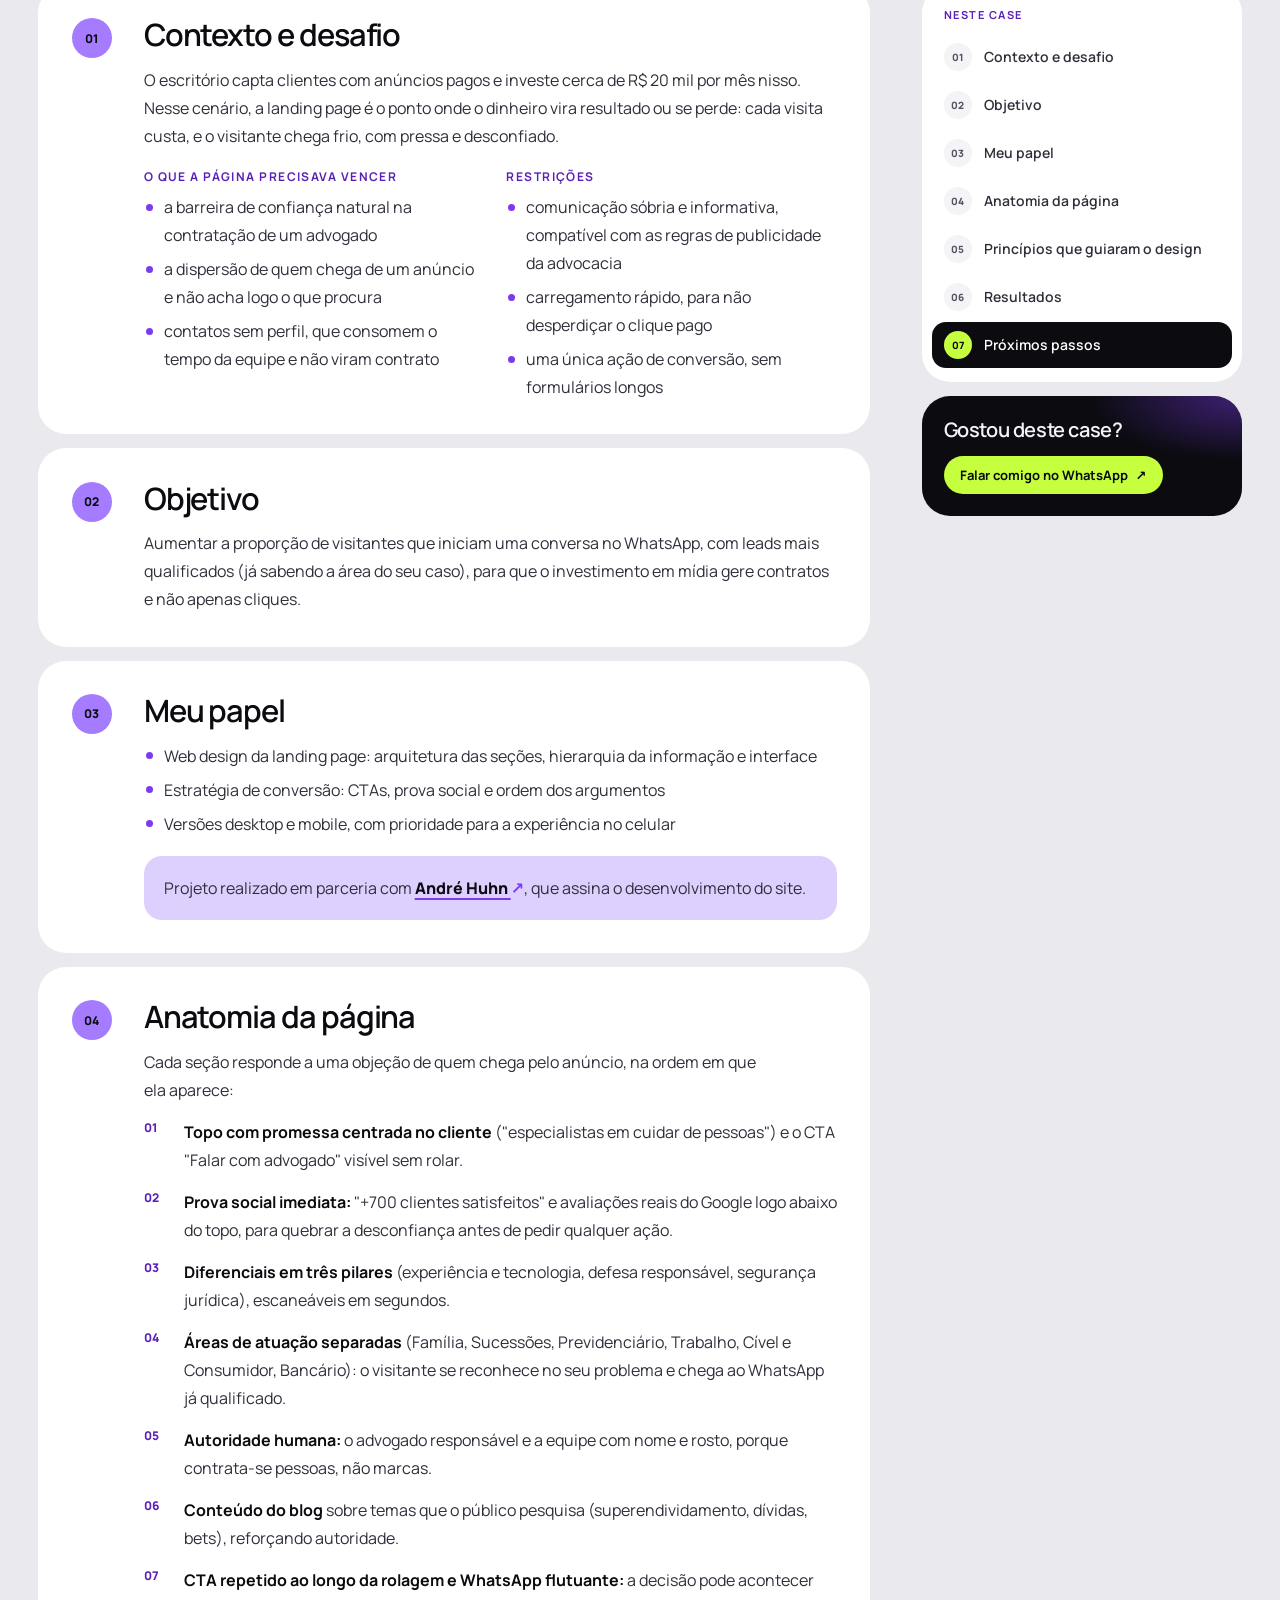
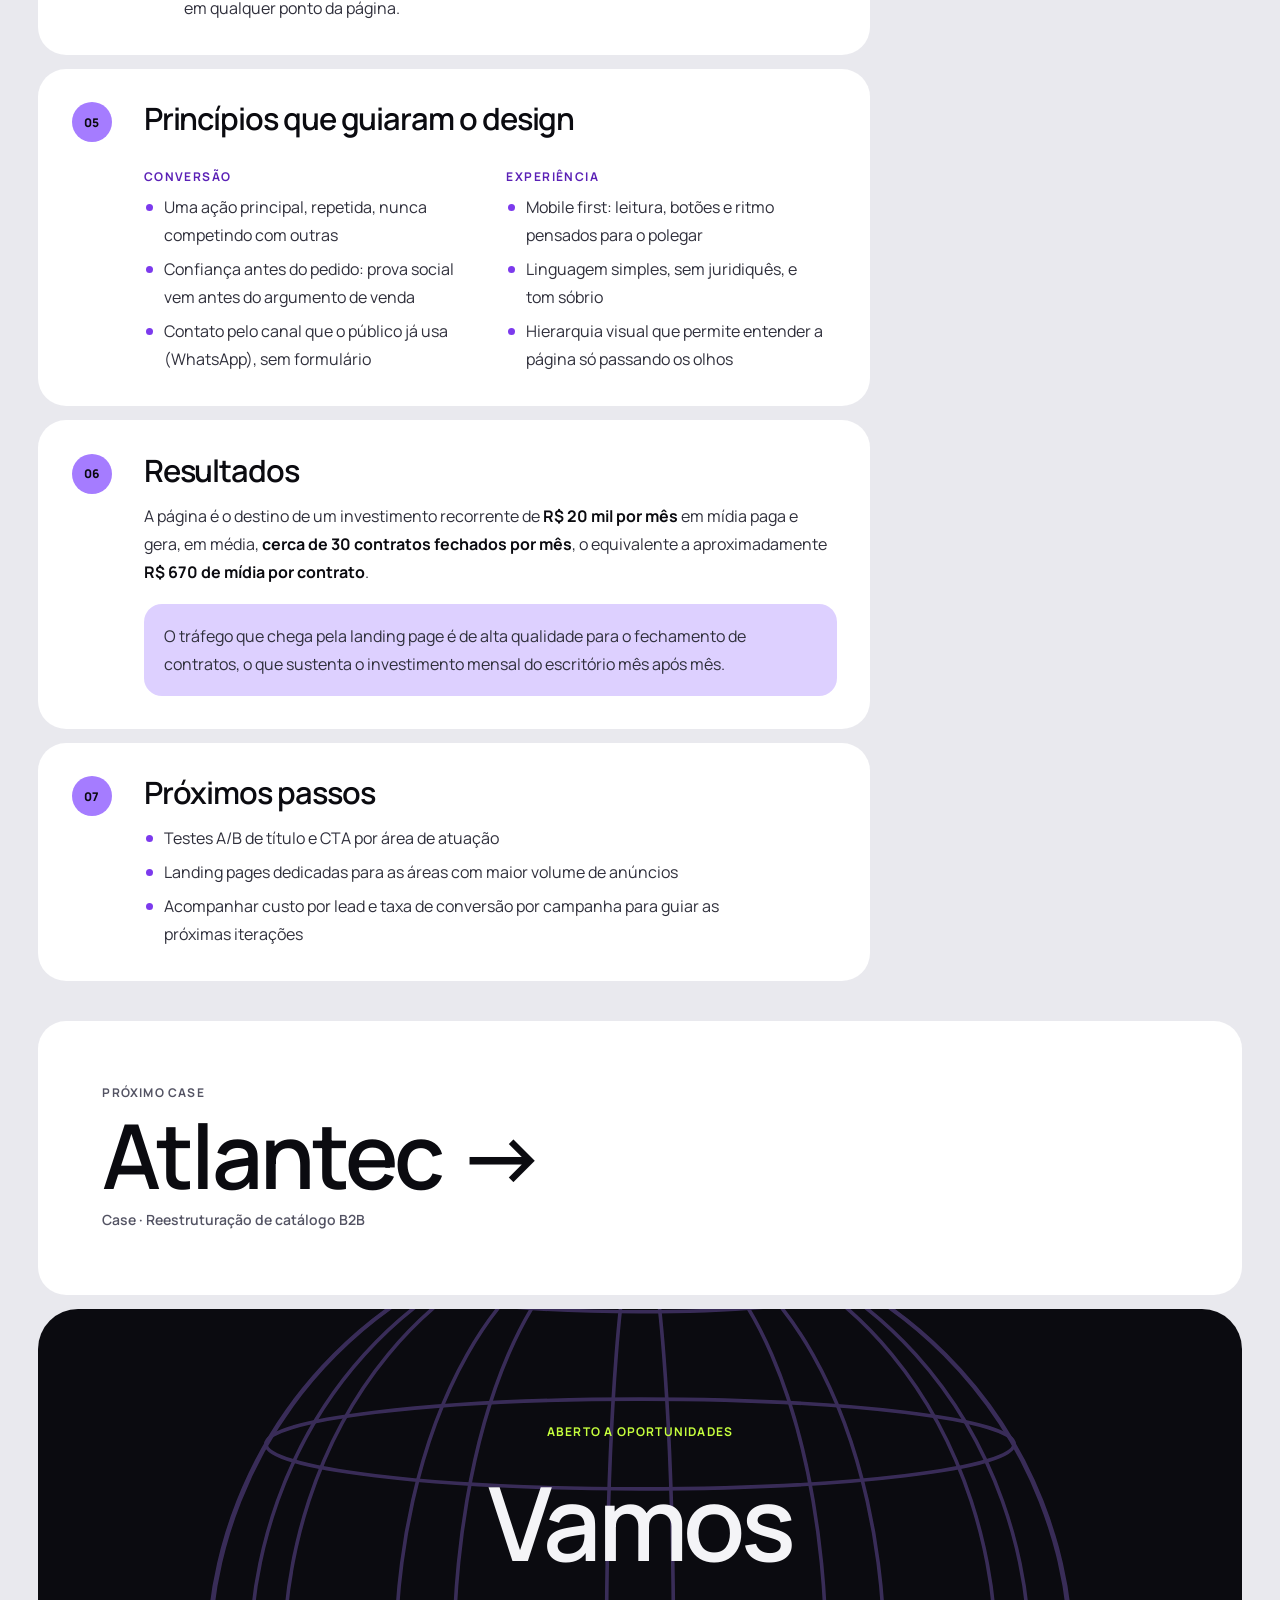
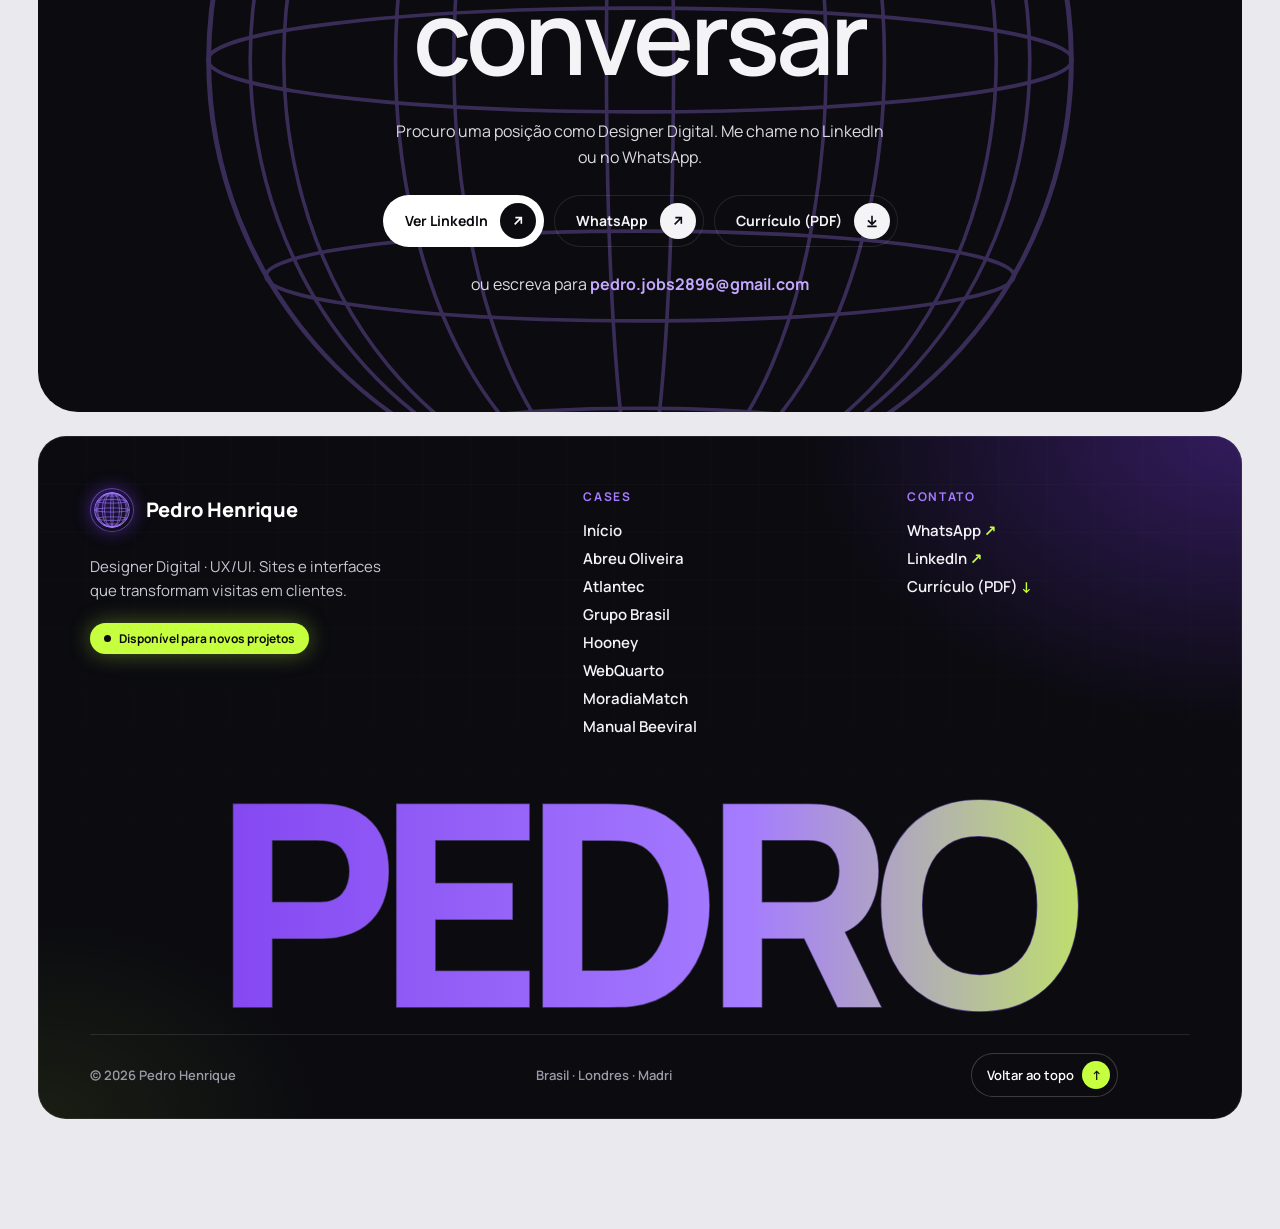
==== commit 992ab912: "Link do André Huhn legível no destaque dos cases Co-Authored-By: Claude Opus 5.5 <noreply@anthropic." ====
--- a/abreu-oliveira.html
+++ b/abreu-oliveira.html
@@ -8,7 +8,7 @@
 <link rel="preconnect" href="https://fonts.googleapis.com">
 <link rel="preconnect" href="https://fonts.gstatic.com" crossorigin>
 <link href="https://fonts.googleapis.com/css2?family=Manrope:wght@400;500;600;700;800&display=swap" rel="stylesheet">
-<link rel="stylesheet" href="assets/style.css?v=toc1">
+<link rel="stylesheet" href="assets/style.css?v=andre1">
 </head>
 <body class="is-case">
 
@@ -146,7 +146,7 @@
             <li>Estratégia de conversão: CTAs, prova social e ordem dos argumentos</li>
             <li>Versões desktop e mobile, com prioridade para a experiência no celular</li>
           </ul>
-          <p class="step__quote">Projeto realizado em parceria com <a href="https://www.andrehuhn.com.br" target="_blank" rel="noopener" style="color: var(--honey)">André Huhn</a>, que assina o desenvolvimento do site.</p>
+          <p class="step__quote">Projeto realizado em parceria com <a href="https://www.andrehuhn.com.br" target="_blank" rel="noopener">André Huhn <b aria-hidden="true">↗</b></a>, que assina o desenvolvimento do site.</p>
         </div>
       </article>
 
@@ -295,7 +295,7 @@
   <span class="whats__label">Fale comigo</span>
 </a>
 
-<script src="assets/i18n.js?v=toc1"></script>
-<script src="assets/main.js?v=toc1"></script>
+<script src="assets/i18n.js?v=andre1"></script>
+<script src="assets/main.js?v=andre1"></script>
 </body>
 </html>
--- a/assets/style.css
+++ b/assets/style.css
@@ -1612,3 +1612,11 @@
 /* Destaque do título do case: caixa justa, sem encostar na linha de cima */
 .case__head h2 { line-height: 1.04; }
 .case__head h2 span { display: inline-block; line-height: 1; padding: .02em .16em .1em; margin-top: .1em; border-radius: .2em; }
+
+/* Link dentro do destaque lilás dos cases: escuro, em negrito e sublinhado roxo */
+.step__quote a {
+  color: #0b0b10; font-weight: 800; text-decoration: underline; text-decoration-color: var(--accent-strong);
+  text-decoration-thickness: 2px; text-underline-offset: 4px; transition: color .2s, text-decoration-color .2s;
+}
+.step__quote a b { font-weight: 800; color: var(--accent-strong); text-decoration: none; display: inline-block; }
+.step__quote a:hover { color: var(--accent-strong); }
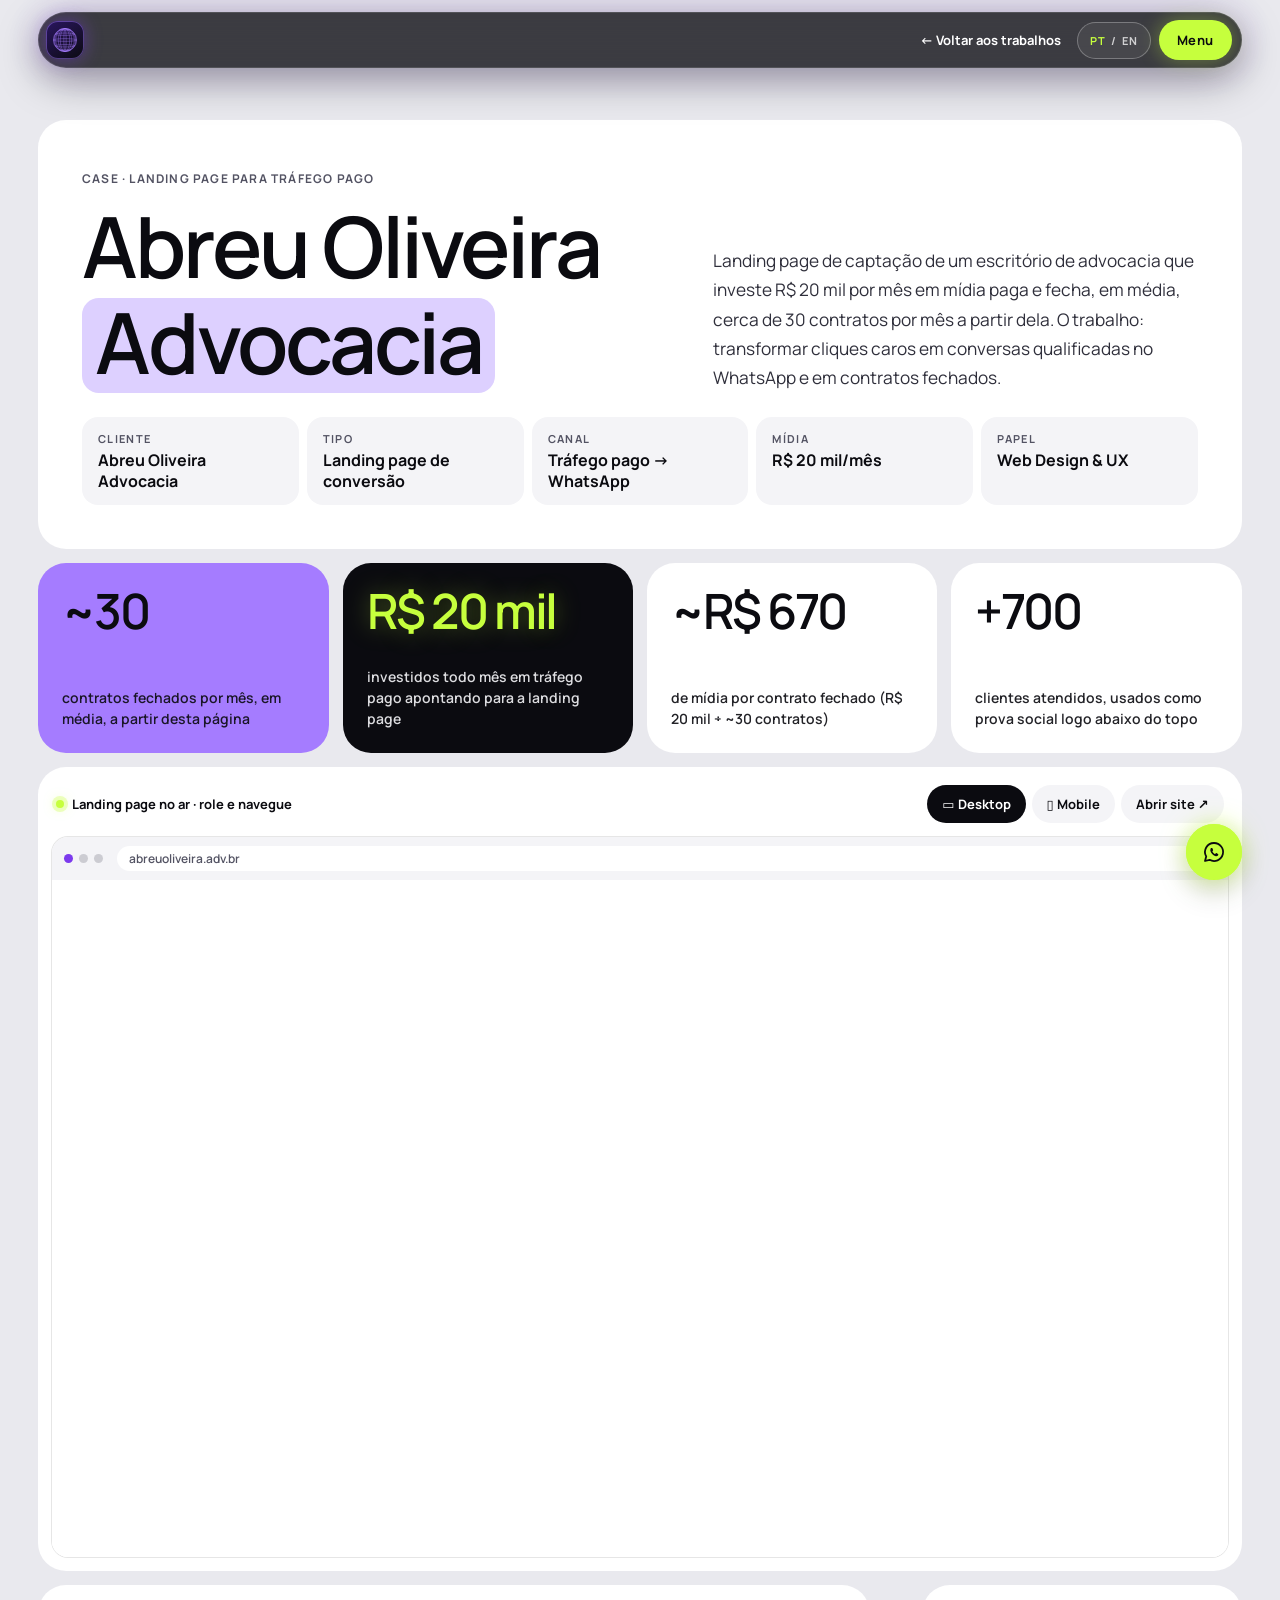
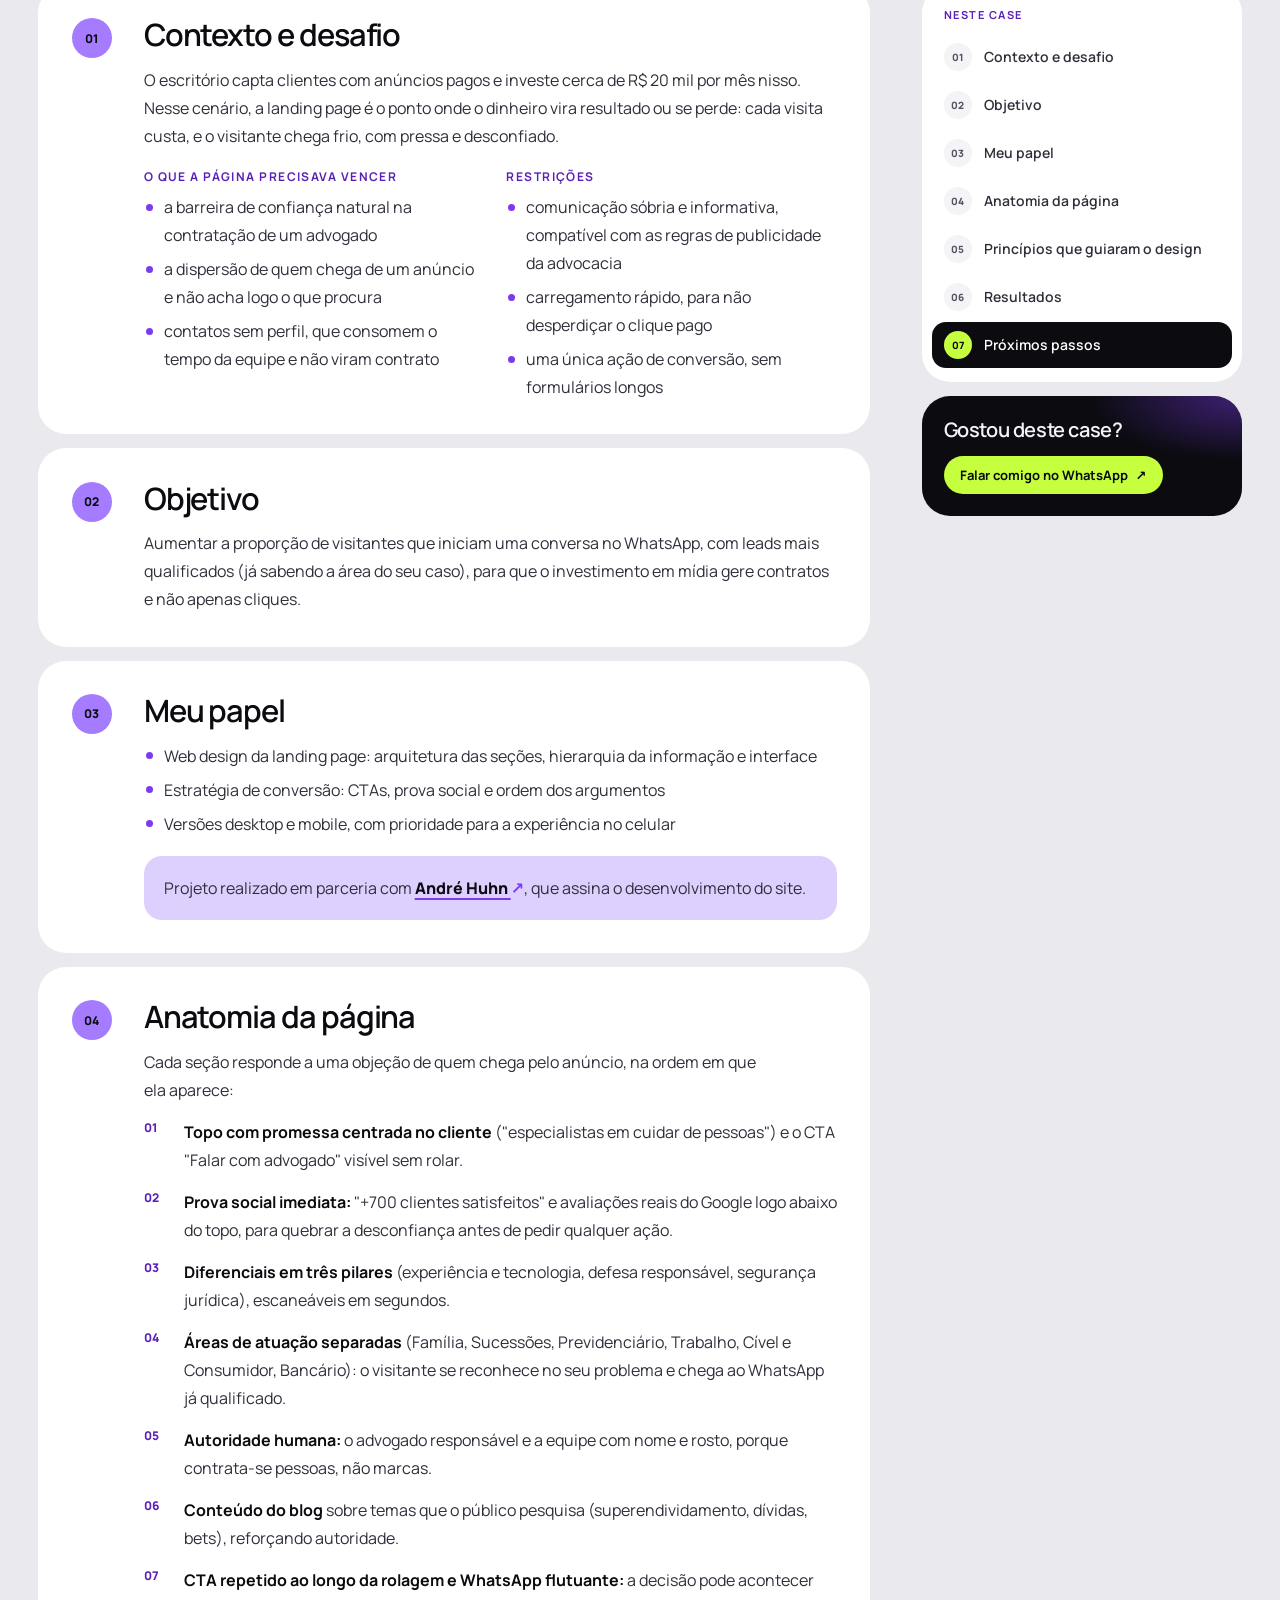
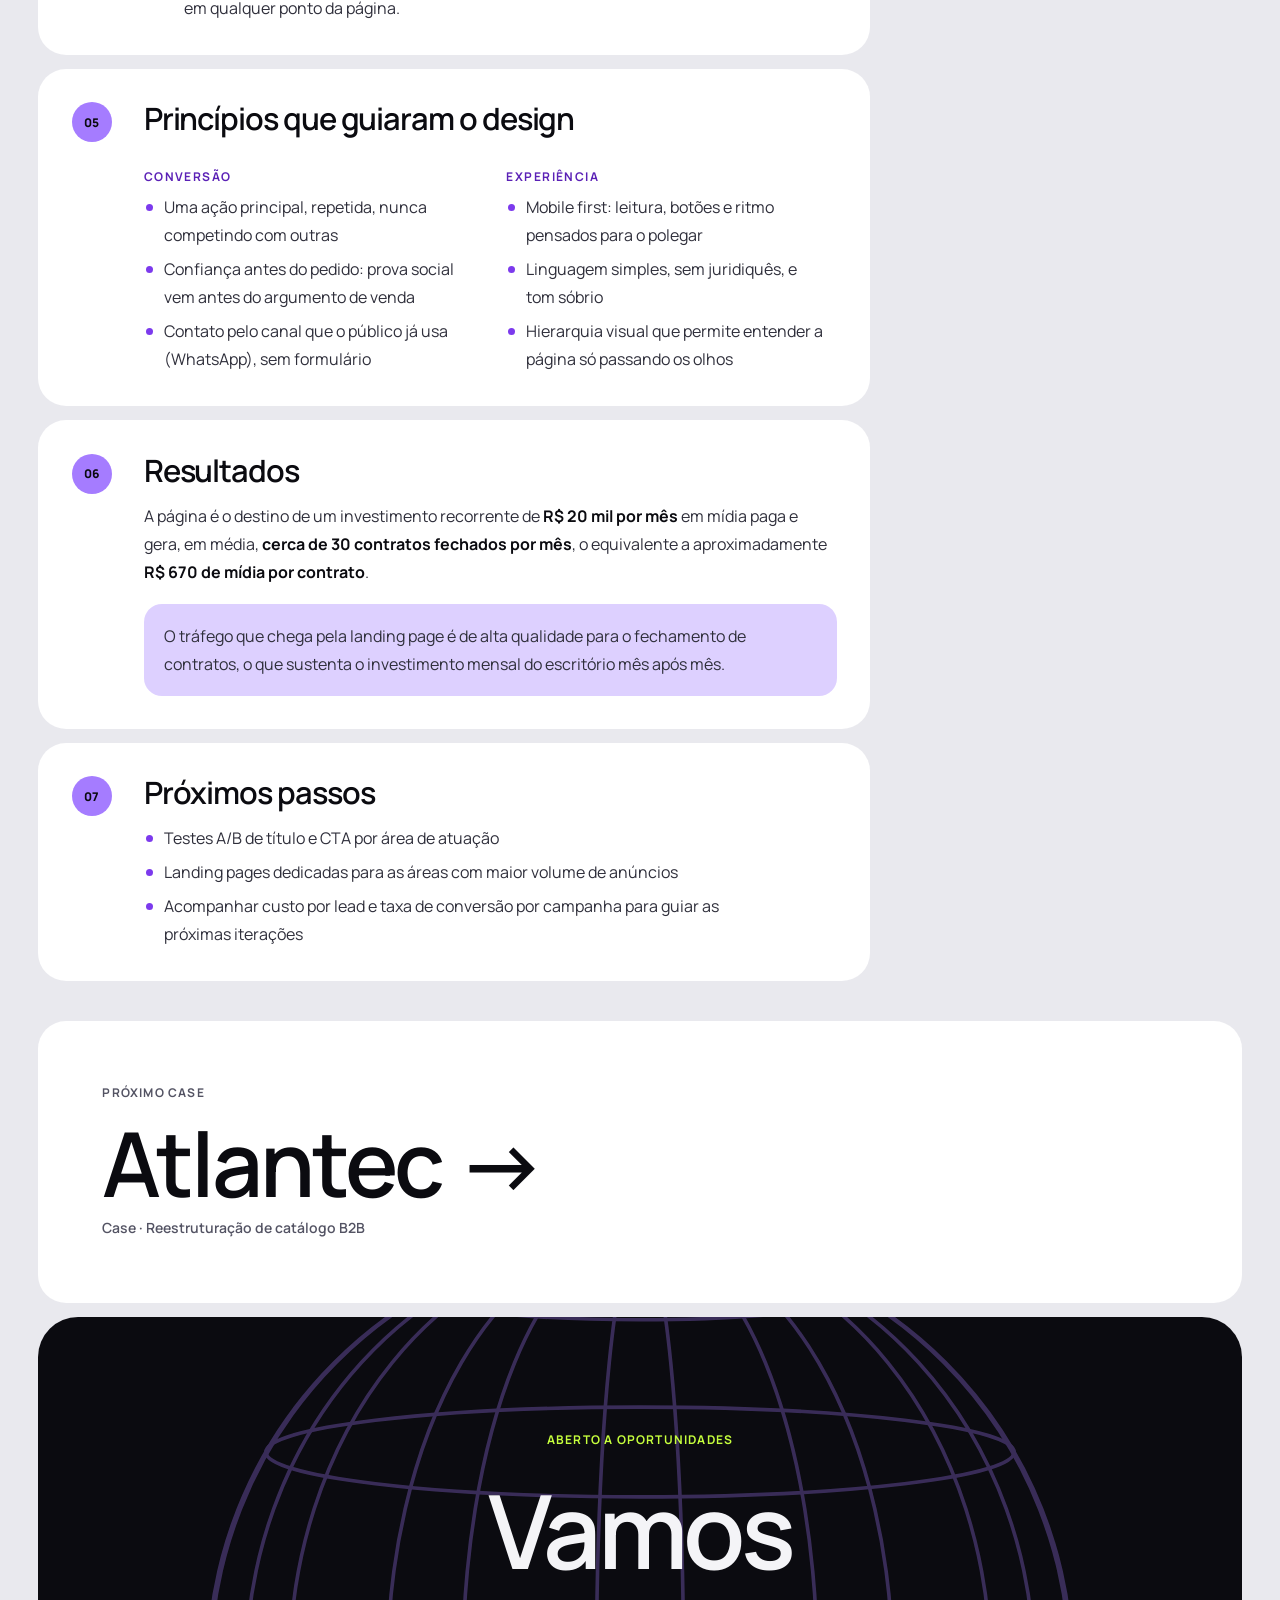
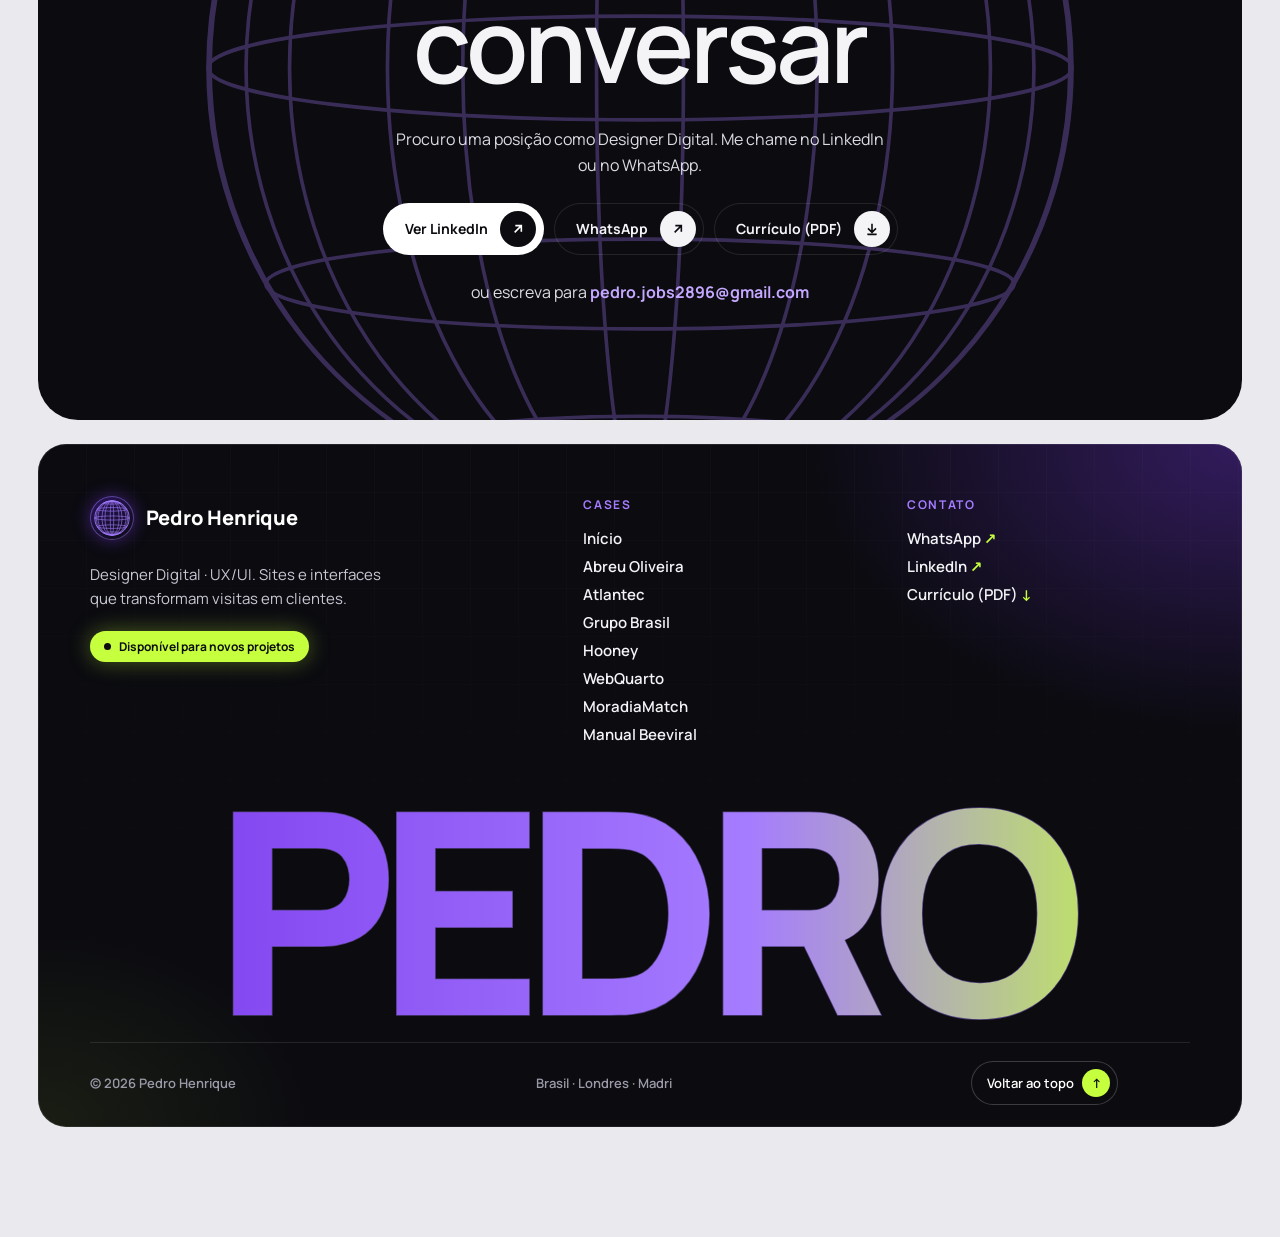
==== commit fd798874: "Varredura de contraste e sobreposição em todo o site Co-Authored-By: Claude Opus 5.5 <noreply@anthro" ====
--- a/abreu-oliveira.html
+++ b/abreu-oliveira.html
@@ -8,7 +8,7 @@
 <link rel="preconnect" href="https://fonts.googleapis.com">
 <link rel="preconnect" href="https://fonts.gstatic.com" crossorigin>
 <link href="https://fonts.googleapis.com/css2?family=Manrope:wght@400;500;600;700;800&display=swap" rel="stylesheet">
-<link rel="stylesheet" href="assets/style.css?v=andre1">
+<link rel="stylesheet" href="assets/style.css?v=a11y1">
 </head>
 <body class="is-case">
 
@@ -295,7 +295,7 @@
   <span class="whats__label">Fale comigo</span>
 </a>
 
-<script src="assets/i18n.js?v=andre1"></script>
-<script src="assets/main.js?v=andre1"></script>
+<script src="assets/i18n.js?v=a11y1"></script>
+<script src="assets/main.js?v=a11y1"></script>
 </body>
 </html>
--- a/assets/style.css
+++ b/assets/style.css
@@ -1620,3 +1620,23 @@
 }
 .step__quote a b { font-weight: 800; color: var(--accent-strong); text-decoration: none; display: inline-block; }
 .step__quote a:hover { color: var(--accent-strong); }
+
+/* =====================================================================
+   Varredura de contraste e sobreposição
+   ===================================================================== */
+/* Idioma inativo (PT/EN) legível na barra escura */
+.nav__lang span { opacity: .75; }
+.nav__lang span.is-active { opacity: 1; }
+/* "Carregando…" dos protótipos legível no fundo escuro */
+.proto__loading { color: #c9c9d6; }
+/* Letras gigantes decorativas não bloqueiam cliques nem cobrem os textos vizinhos */
+.footer__name, .cta__mark, .next-case__name { pointer-events: none; }
+.footer__bottom, .footer__grid { position: relative; z-index: 1; }
+/* Respiro entre rótulos e títulos grandes */
+.next-case .label { display: block; margin-bottom: 8px; }
+.services__head .label { display: inline-block; margin-bottom: 10px; }
+/* Destaques em títulos grandes: caixa justa ao texto, sem cortar letras da linha de cima */
+h1 mark, h2 mark, .about__title .word:last-child {
+  display: inline-block; line-height: 1; padding: .02em .18em .1em; margin-top: .1em; border-radius: .22em;
+}
+.nowrap { white-space: nowrap; }
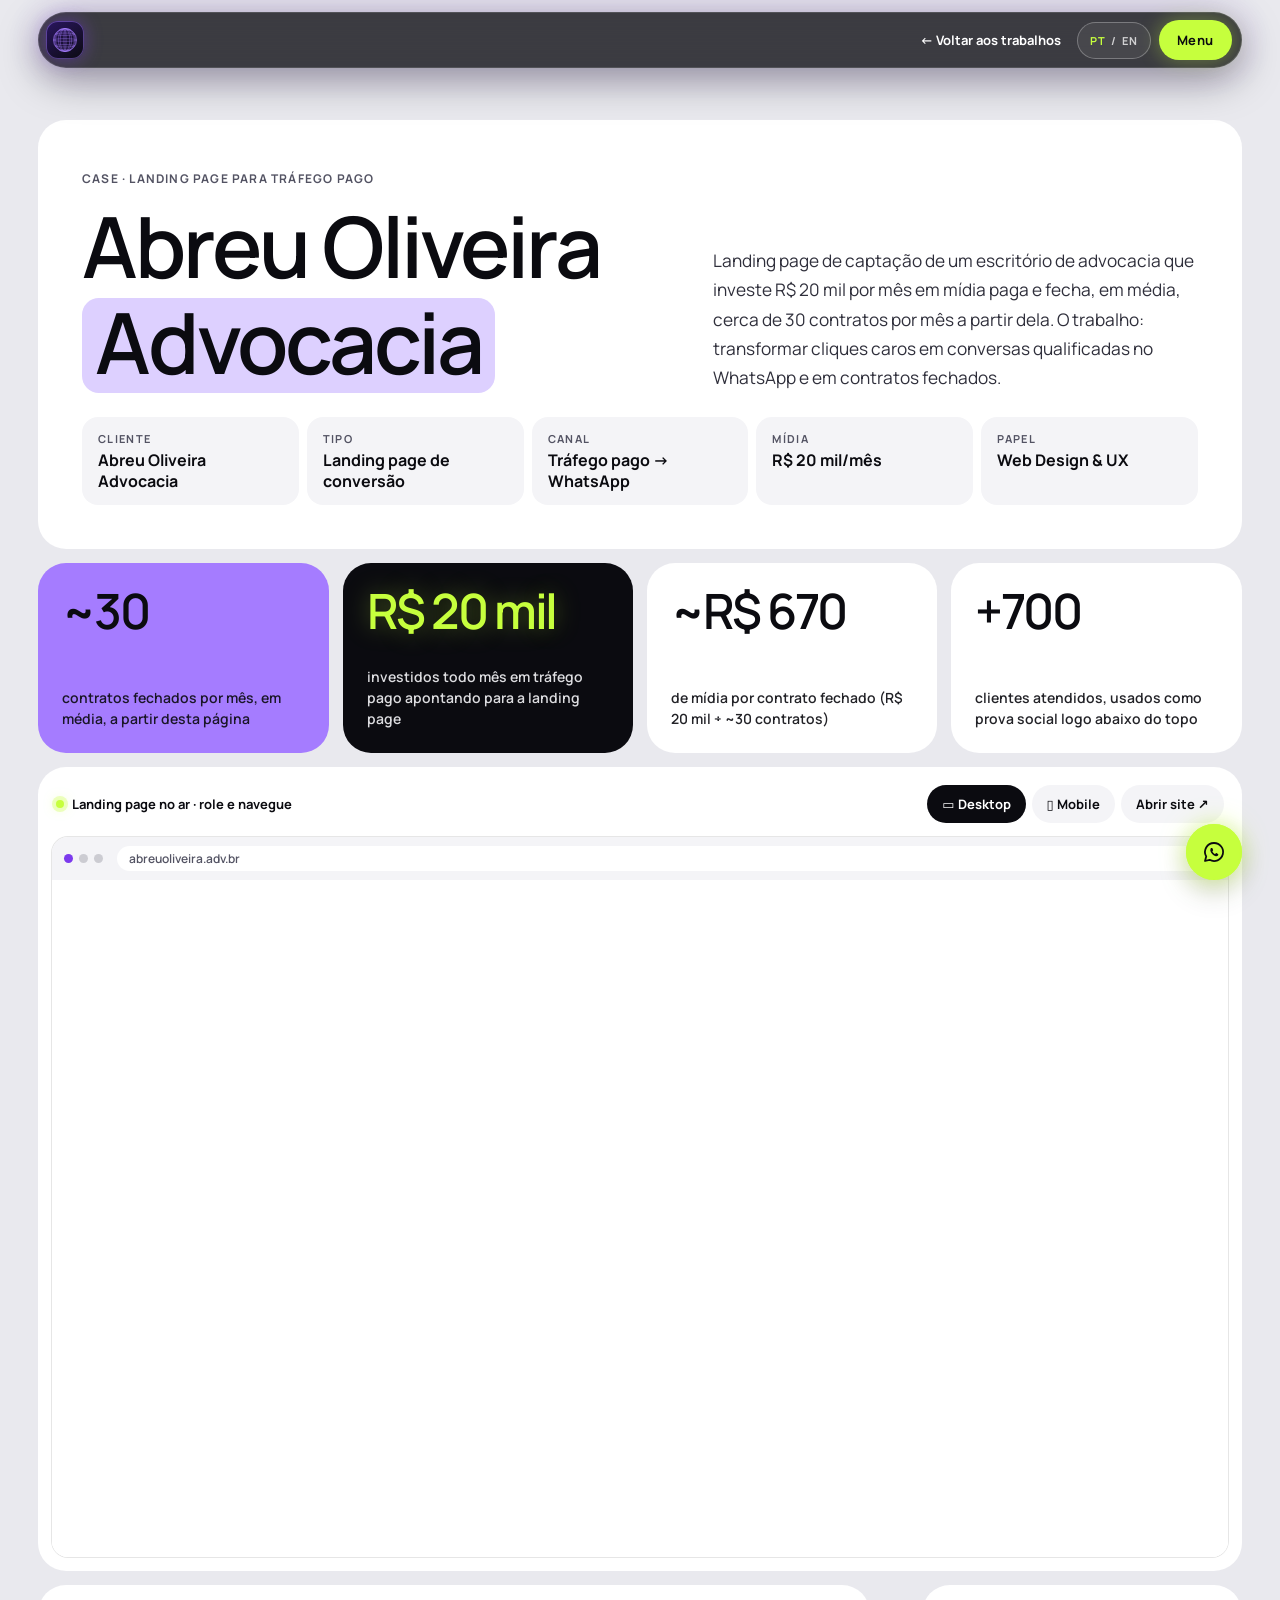
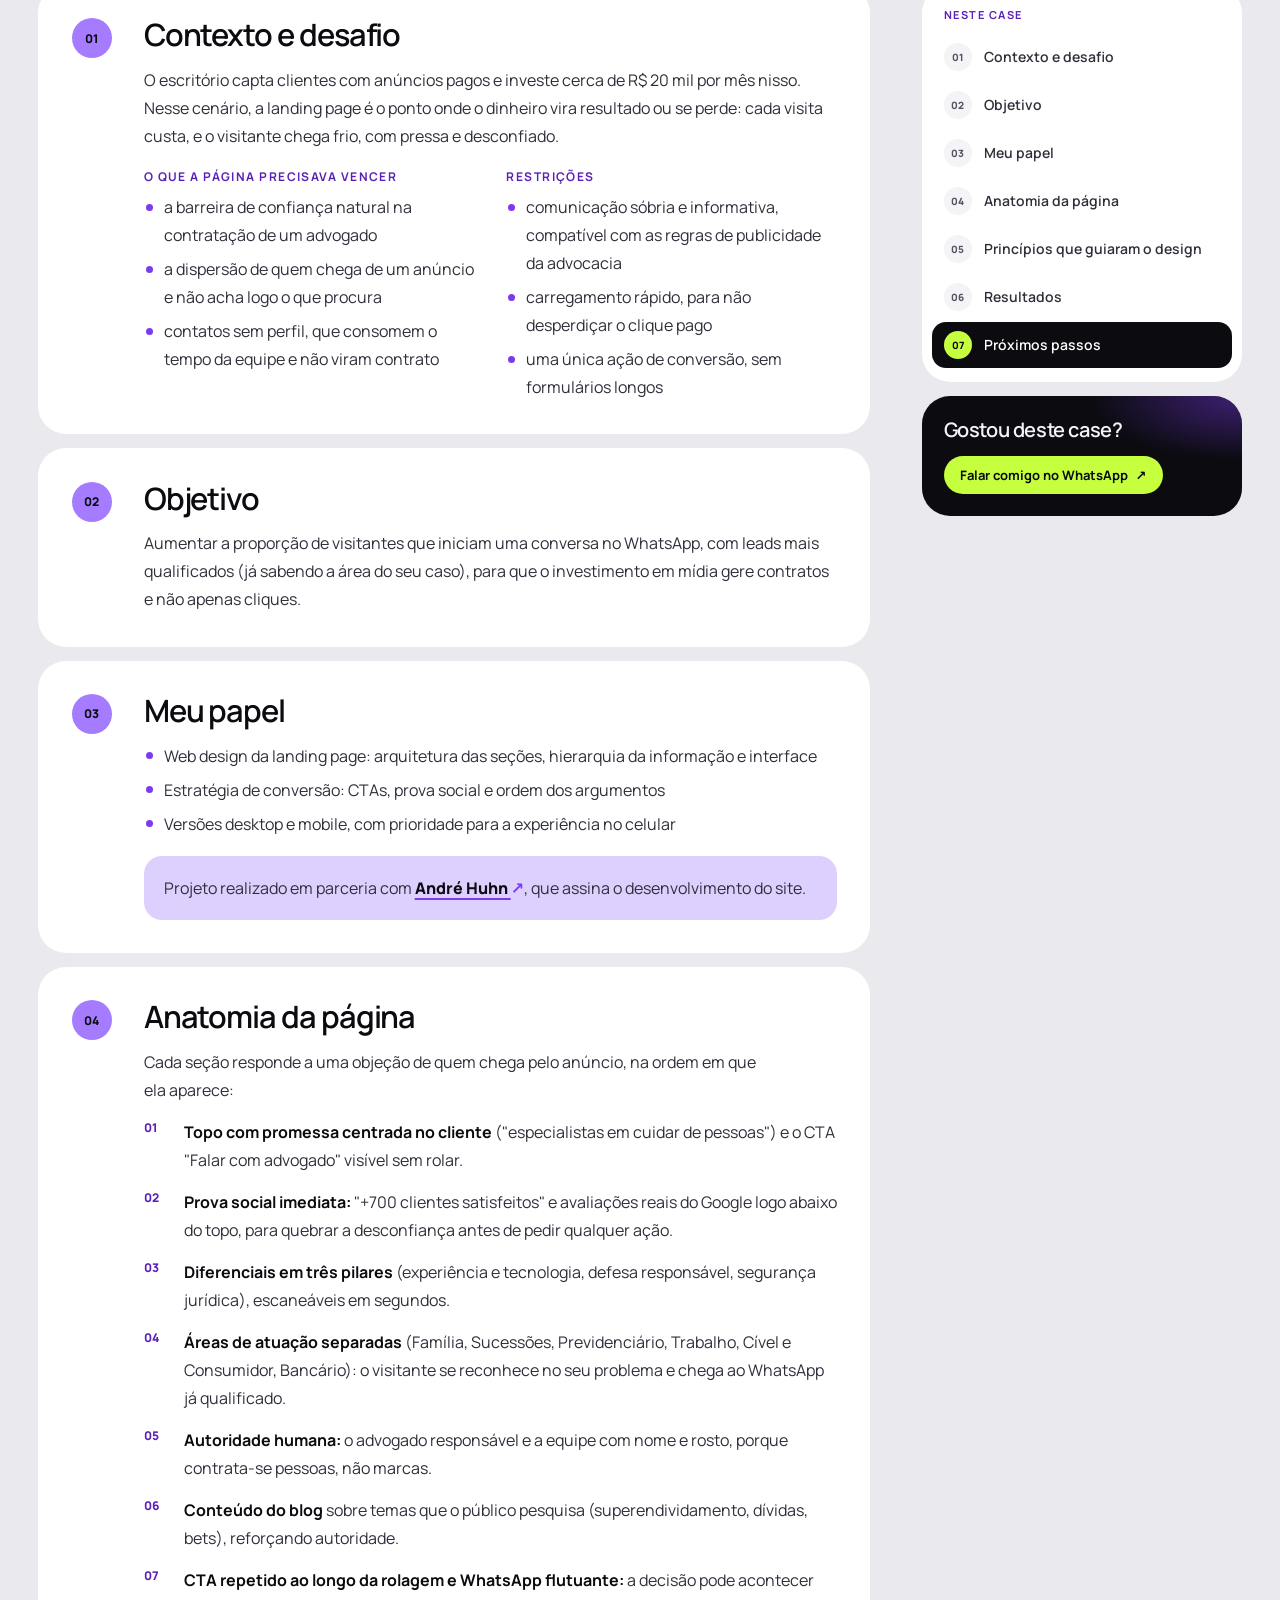
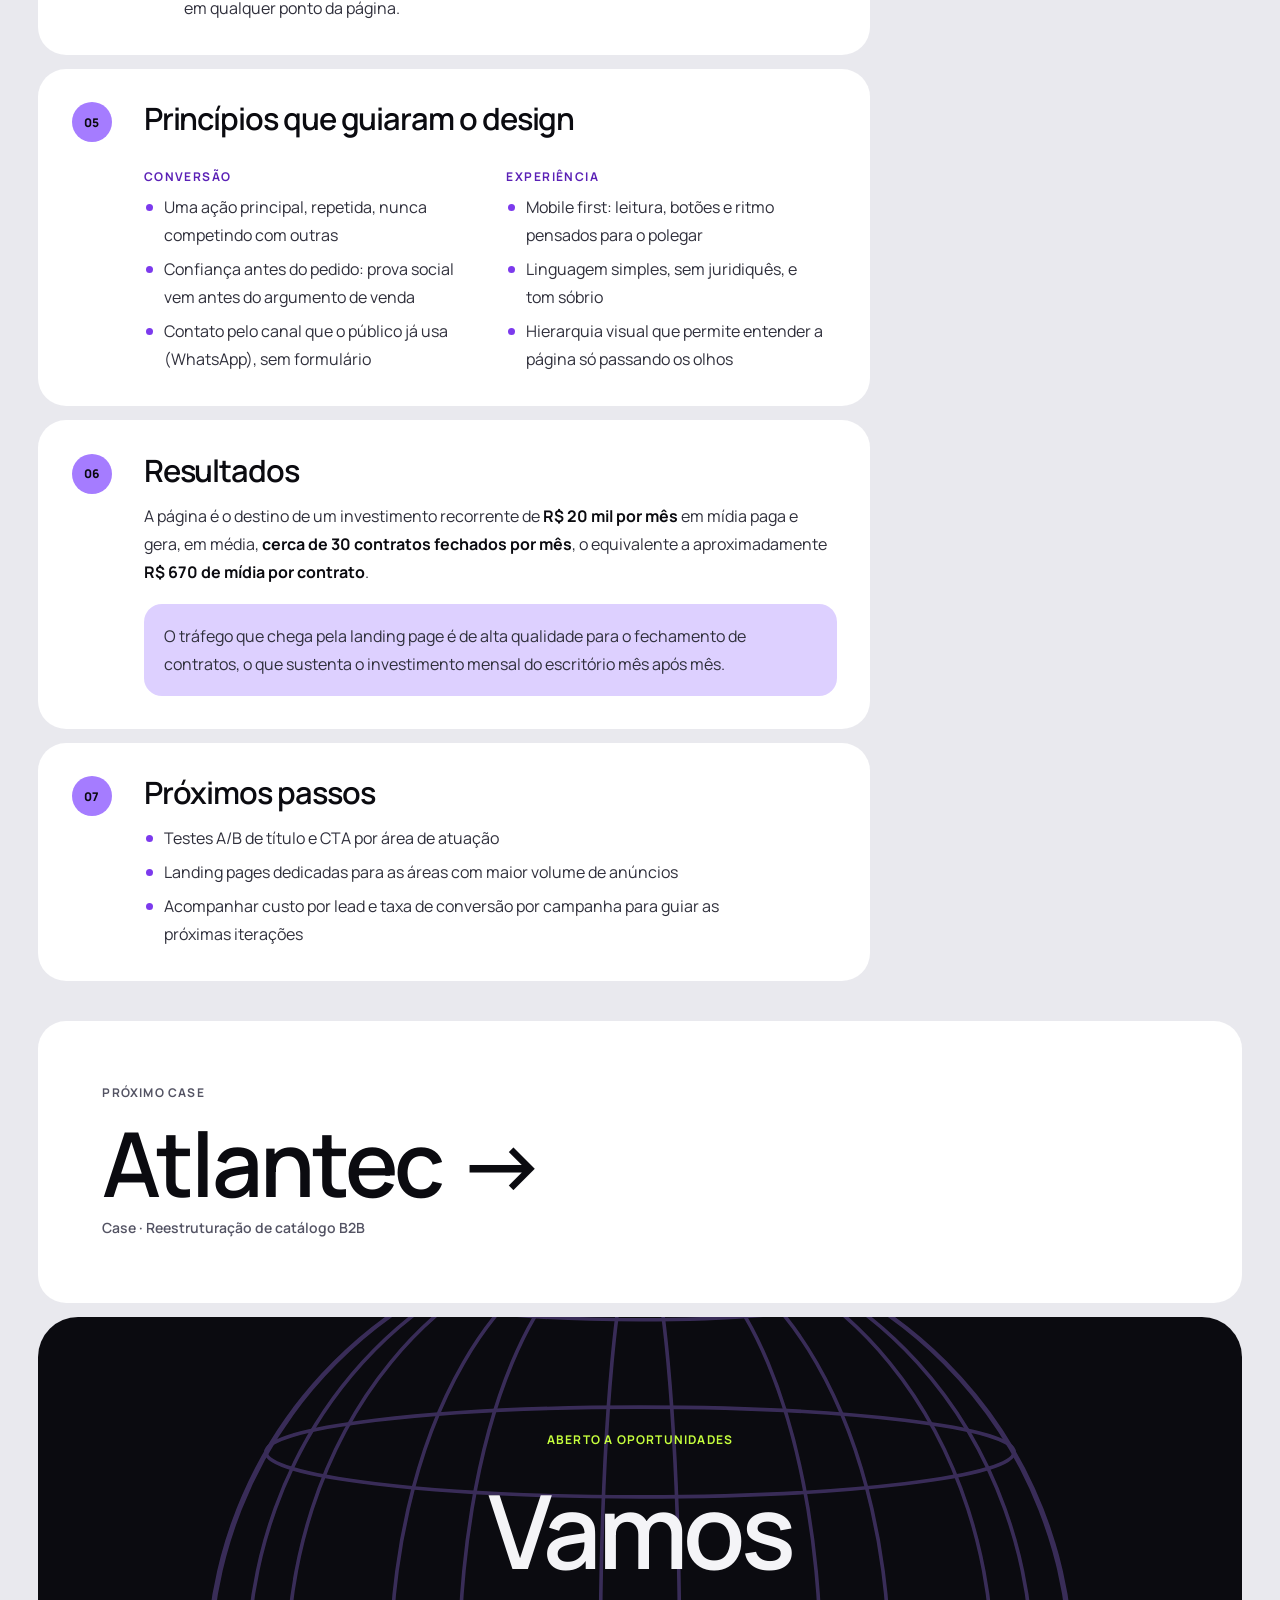
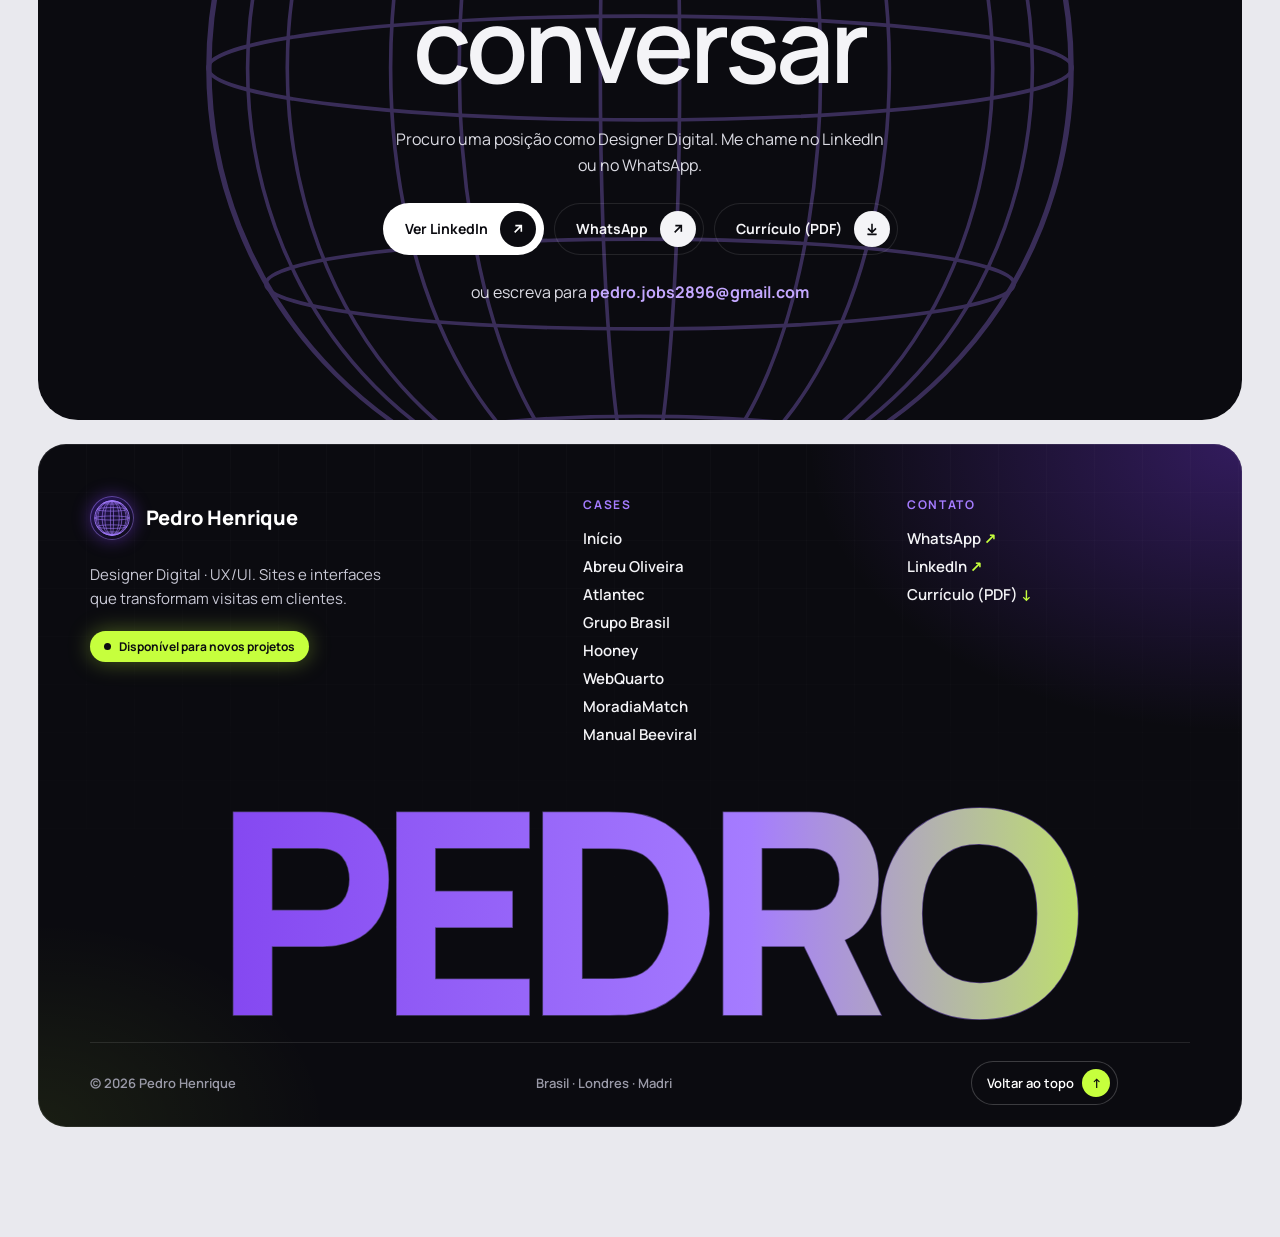
==== commit d441fcd2: "Adiciona favicon (globo roxo com linha neon) em todas as páginas Co-Authored-By: Claude Opus 5.5 <no" ====
--- a/abreu-oliveira.html
+++ b/abreu-oliveira.html
@@ -8,6 +8,10 @@
 <link rel="preconnect" href="https://fonts.googleapis.com">
 <link rel="preconnect" href="https://fonts.gstatic.com" crossorigin>
 <link href="https://fonts.googleapis.com/css2?family=Manrope:wght@400;500;600;700;800&display=swap" rel="stylesheet">
+<link rel="icon" href="favicon.svg" type="image/svg+xml">
+<link rel="icon" href="favicon-32.png" sizes="32x32" type="image/png">
+<link rel="apple-touch-icon" href="apple-touch-icon.png">
+<meta name="theme-color" content="#0b0b10">
 <link rel="stylesheet" href="assets/style.css?v=a11y1">
 </head>
 <body class="is-case">
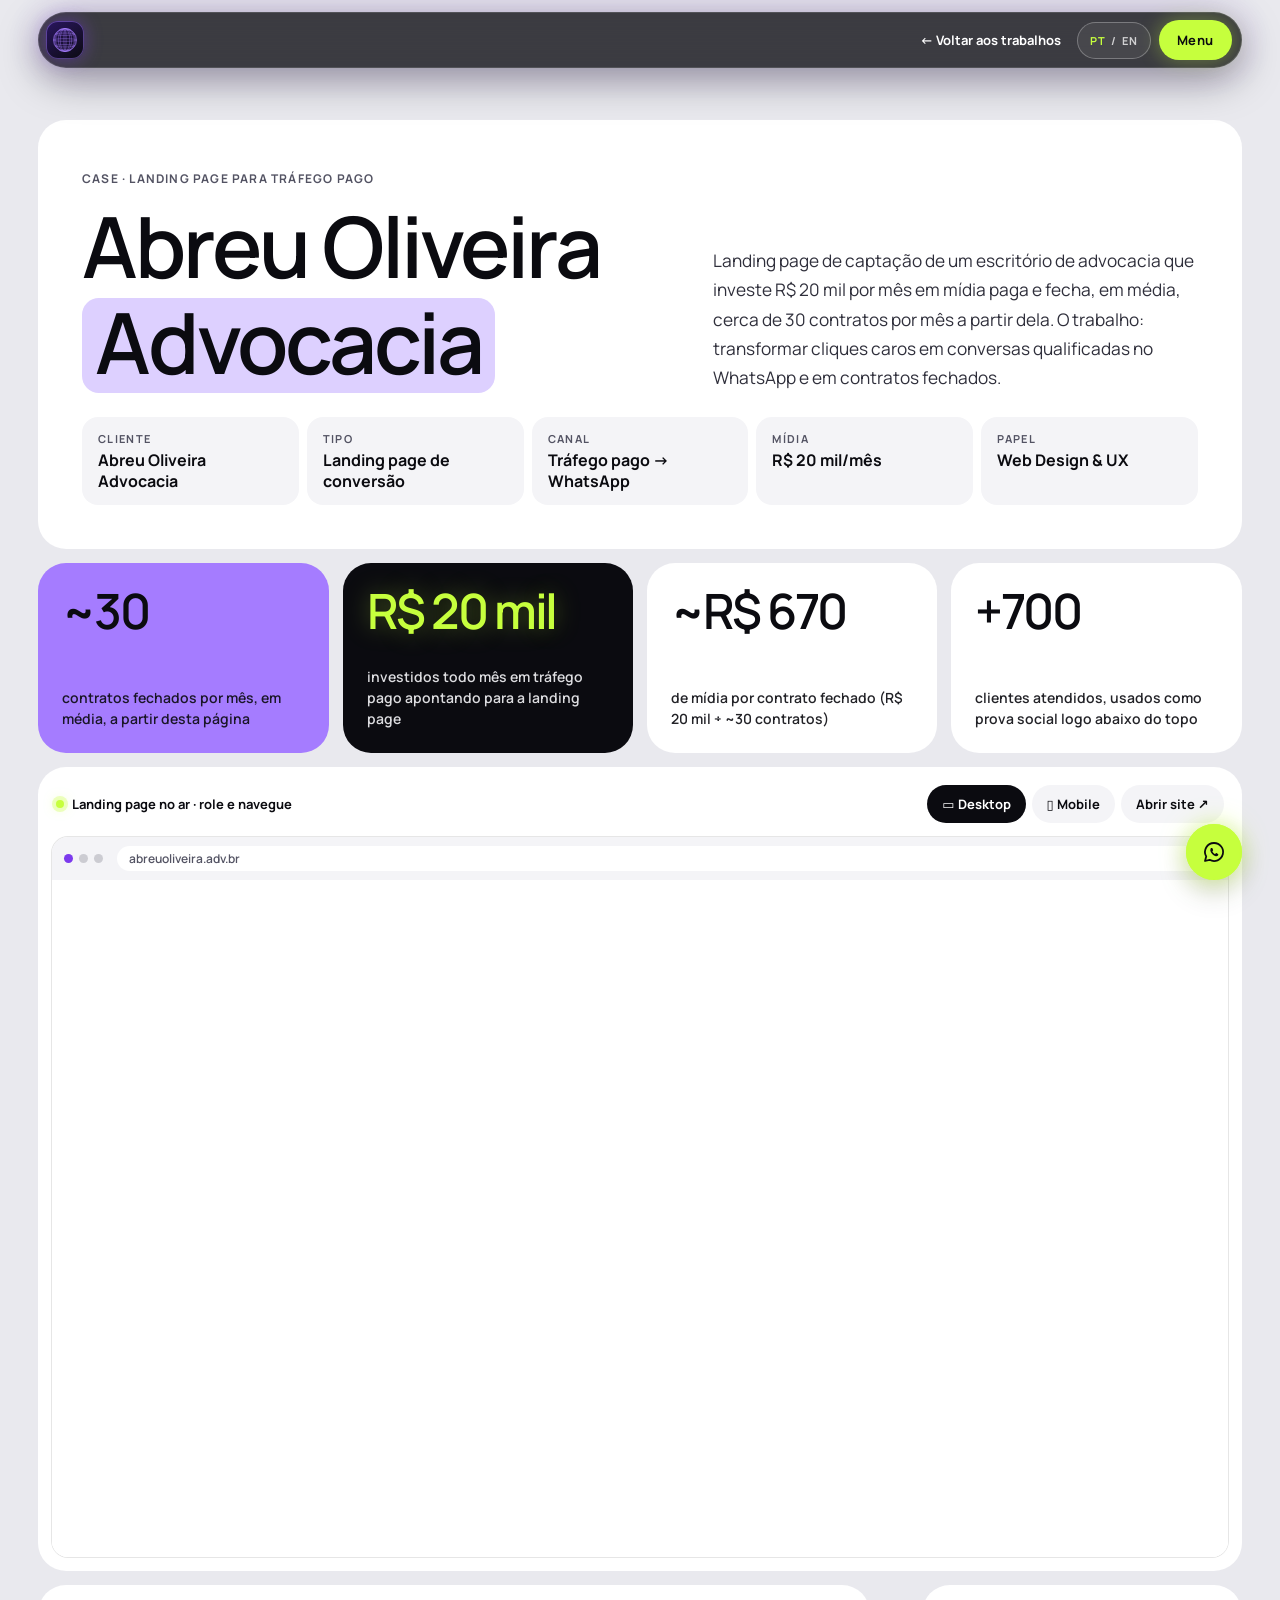
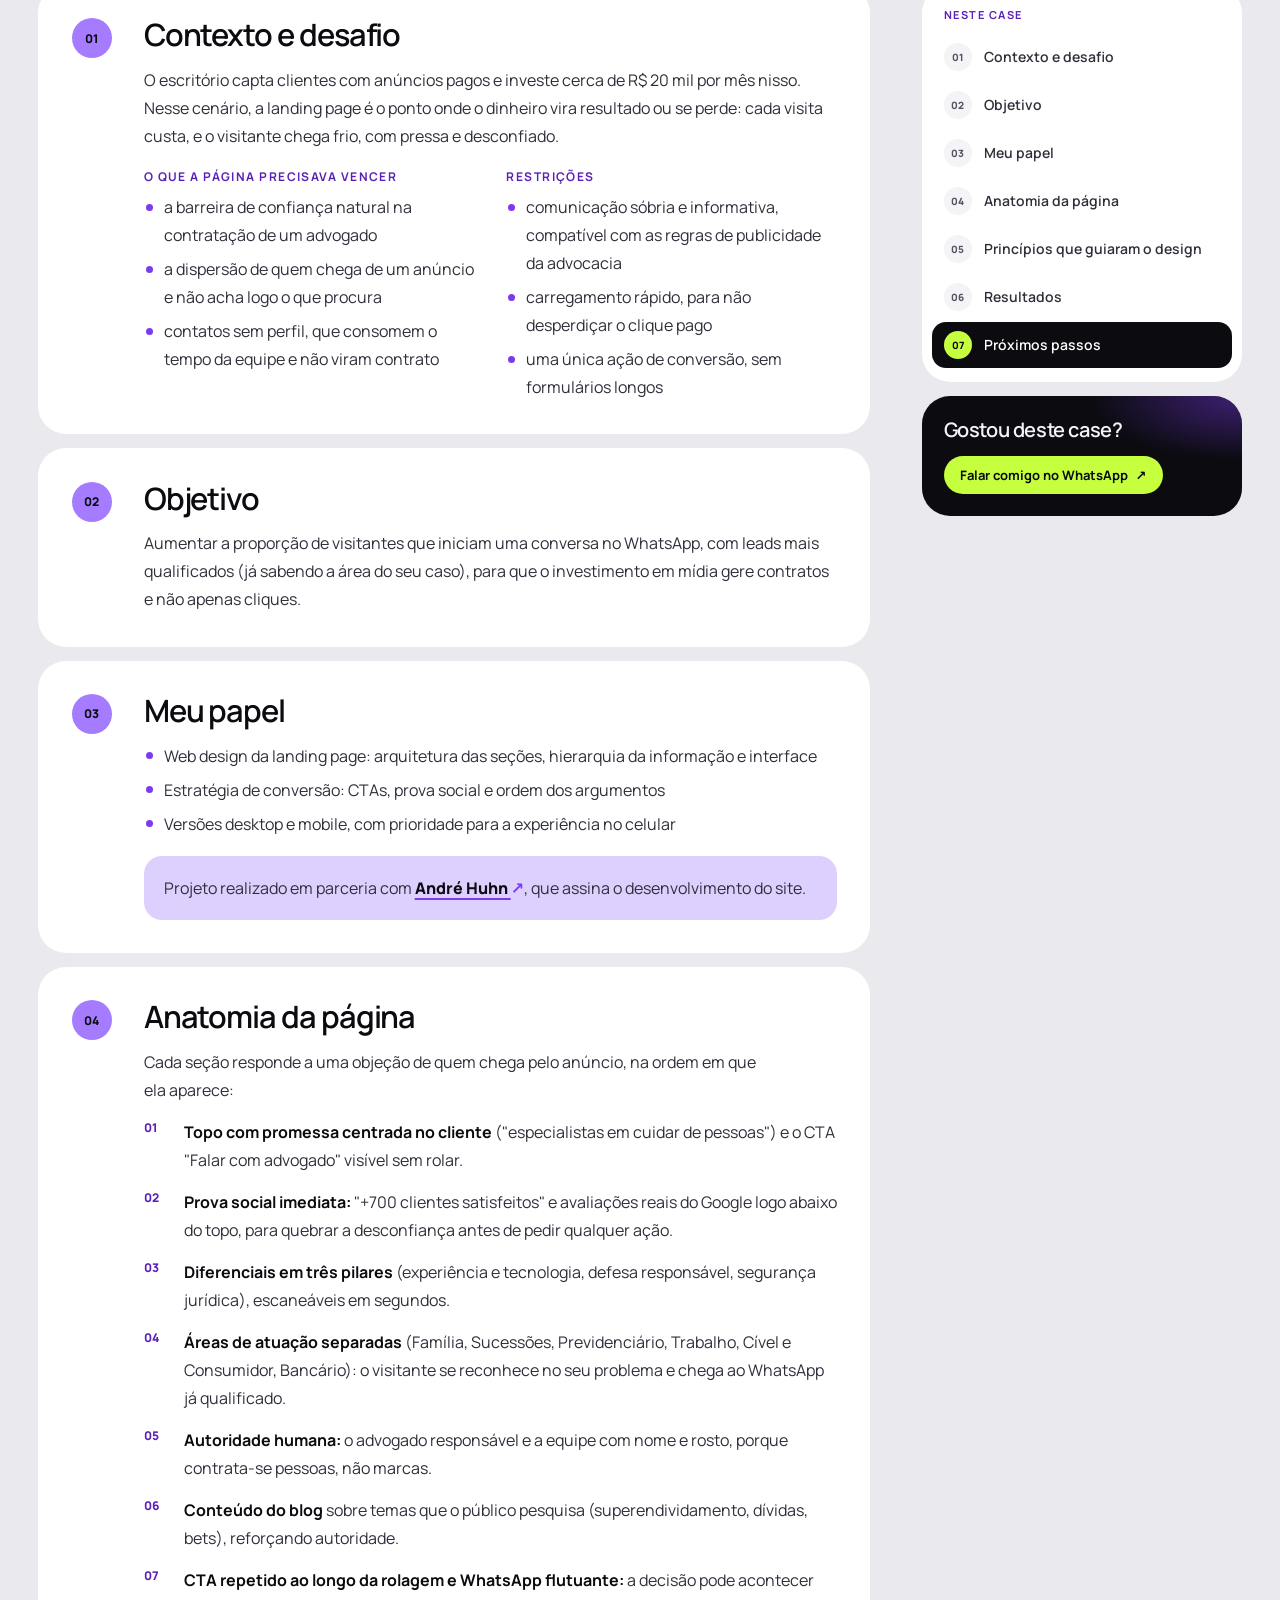
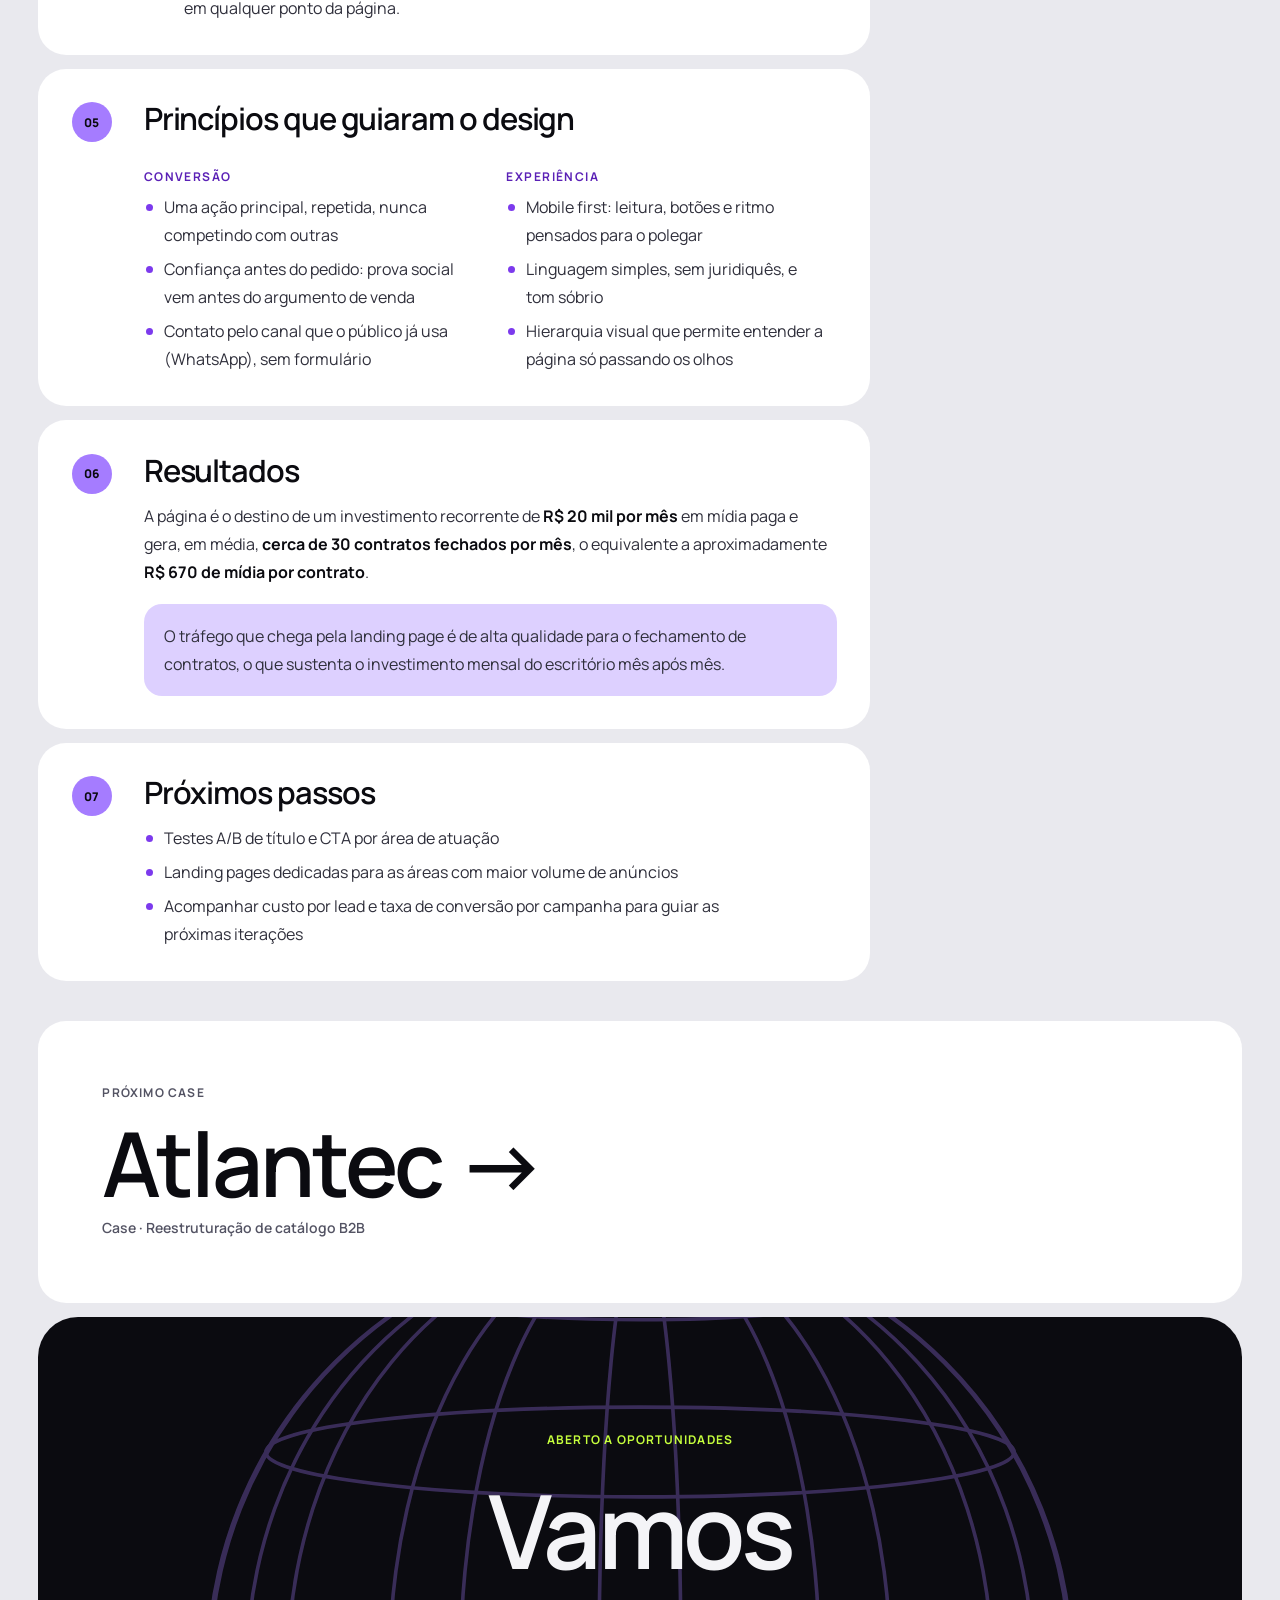
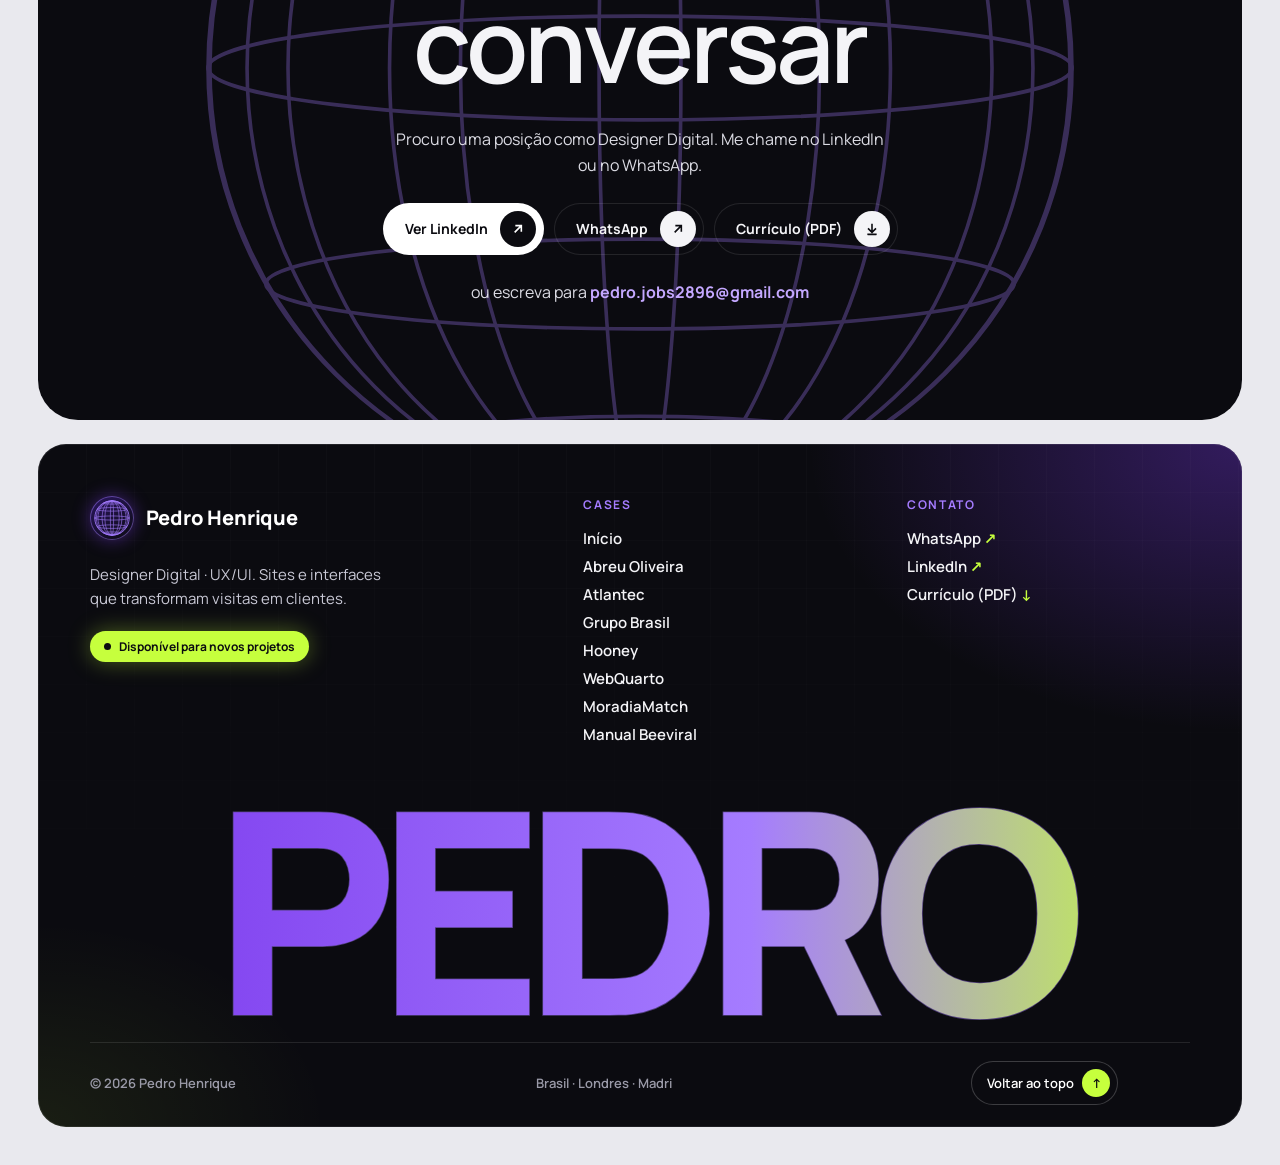
==== commit 681dff67: "Remove espaço vazio no final do rodapé Co-Authored-By: Claude Opus 5.5 <noreply@anthropic.com>" ====
--- a/abreu-oliveira.html
+++ b/abreu-oliveira.html
@@ -12,7 +12,7 @@
 <link rel="icon" href="favicon-32.png" sizes="32x32" type="image/png">
 <link rel="apple-touch-icon" href="apple-touch-icon.png">
 <meta name="theme-color" content="#0b0b10">
-<link rel="stylesheet" href="assets/style.css?v=a11y1">
+<link rel="stylesheet" href="assets/style.css?v=foot2">
 </head>
 <body class="is-case">
 
@@ -299,7 +299,7 @@
   <span class="whats__label">Fale comigo</span>
 </a>
 
-<script src="assets/i18n.js?v=a11y1"></script>
-<script src="assets/main.js?v=a11y1"></script>
+<script src="assets/i18n.js?v=foot2"></script>
+<script src="assets/main.js?v=foot2"></script>
 </body>
 </html>
--- a/assets/style.css
+++ b/assets/style.css
@@ -1640,3 +1640,7 @@
   display: inline-block; line-height: 1; padding: .02em .18em .1em; margin-top: .1em; border-radius: .22em;
 }
 .nowrap { white-space: nowrap; }
+
+/* Rodapé sem faixa vazia no final; o botão do WhatsApp fica ao lado de "Voltar ao topo" */
+.footer { padding-bottom: var(--gutter); }
+.footer__bottom { padding-right: 72px; }
